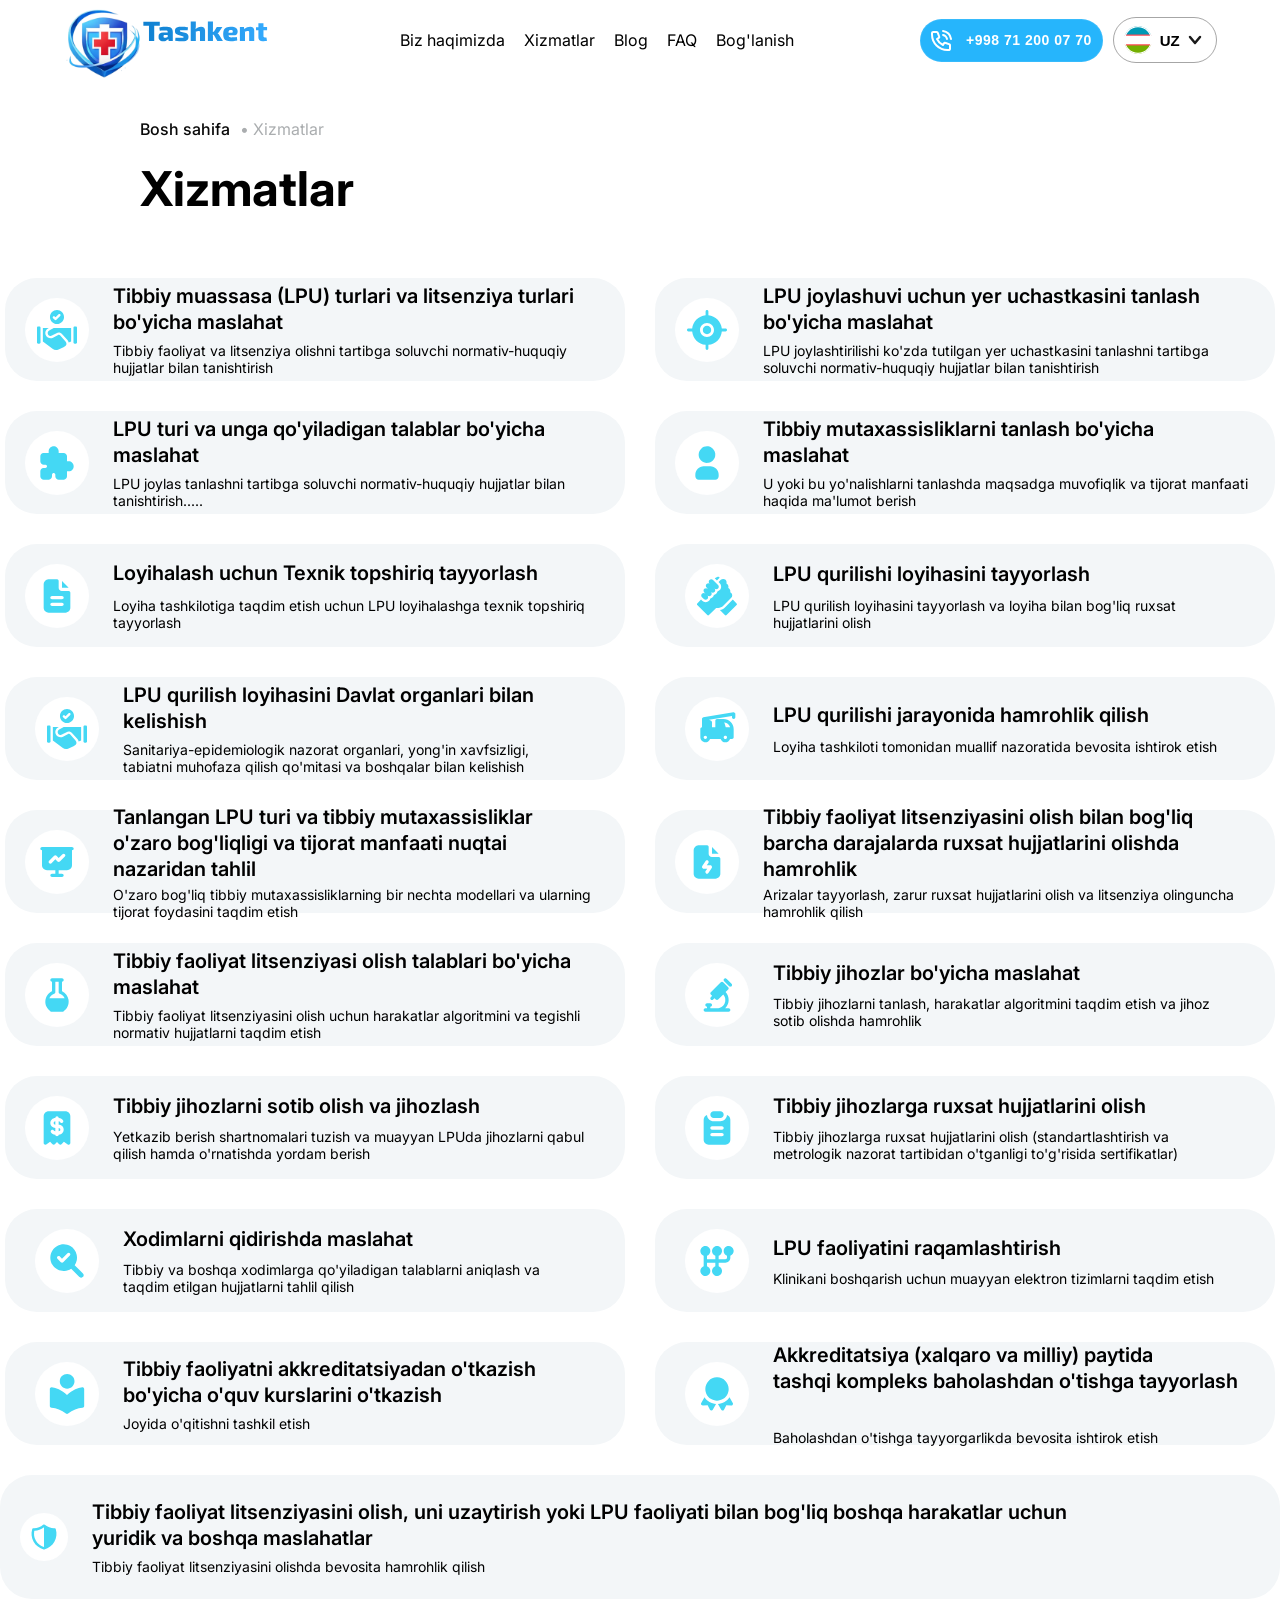
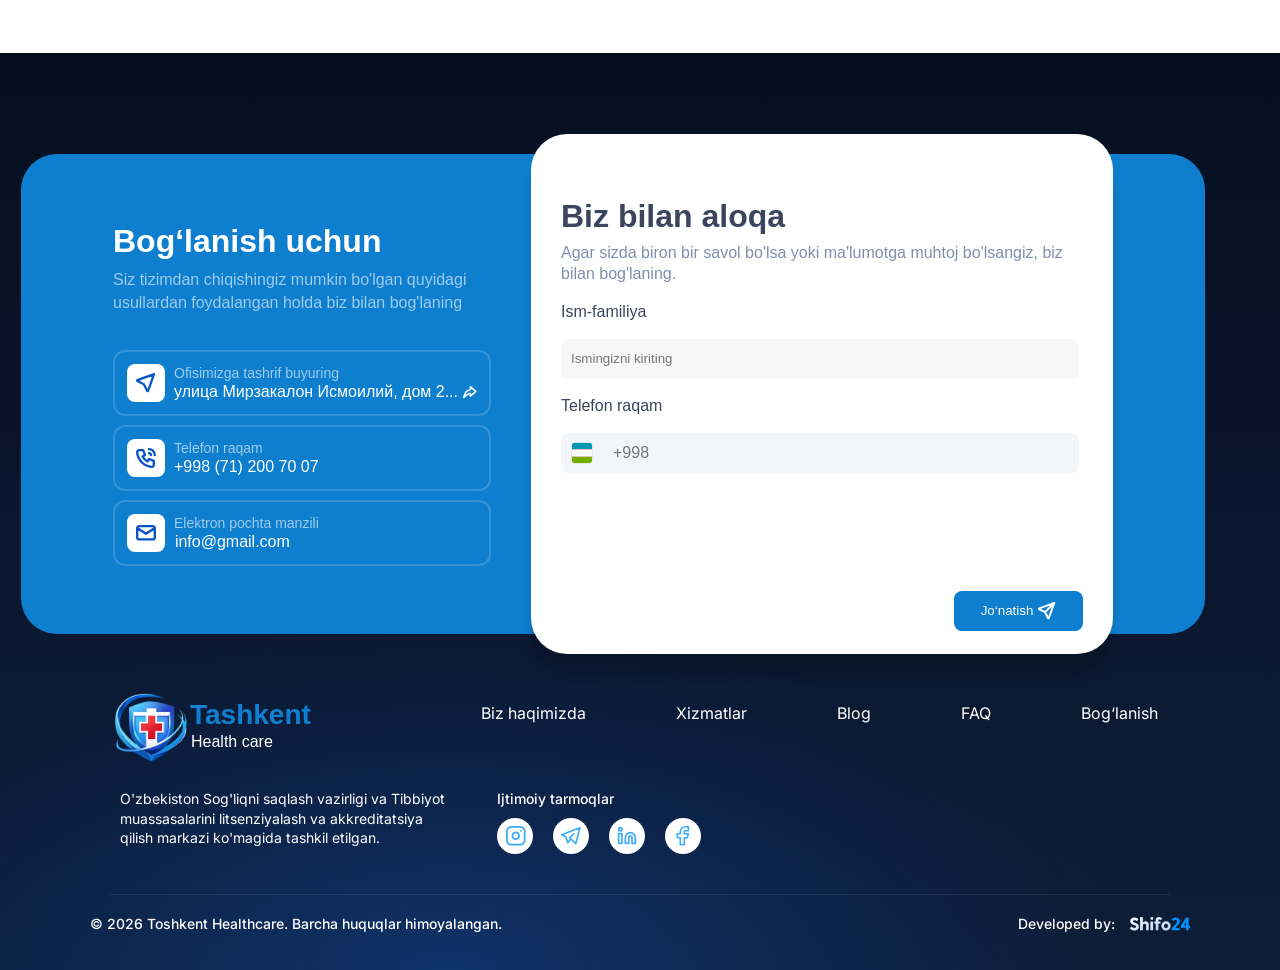
==== Xizmatlar.html @ 6cc29b1c "first commit" ====
<!DOCTYPE html>
<html lang="en">
<head>
    <meta charset="UTF-8">
    <meta name="viewport" content="width=device-width, initial-scale=1.0">
    <title>Document</title>
    <link rel="stylesheet" href="./style.css">
    <link rel="preconnect" href="https://fonts.googleapis.com">
<link rel="preconnect" href="https://fonts.gstatic.com" crossorigin>
<link href="https://fonts.googleapis.com/css2?family=Inter:wght@400;500;600;700&display=swap" rel="stylesheet">
</head>
<body>
     <nav class="nav2">
          <div class="logo-1">
      <img src="./images/image 200.svg" alt="refresh" onclick="location.reload()" style="cursor: pointer;" />    
            <div>
               <img class="Toshkent"  src="images/boshlogo.svg" alt="">
            </div>
          </div>
      <ul class="ul1">
  <li class="li1" onclick="location.href='./index.html#about'">Biz haqimizda</li>
  <li class="li1" onclick="location.href='./Xizmatlar.html#services'">Xizmatlar</li>
  <li class="li1" onclick="location.href='./index.html#blog'">Blog</li>
  <li class="li1" onclick="location.href='./index.html#faq'">FAQ</li>
  <li class="li1" onclick="location.href='./index.html#contact'">Bog'lanish</li>
</ul>
          <div class="div2">
            <a class="phone-btn1" href="tel:+998712000770">
              <img src="./images/tel.svg" alt="" />
              <span class="phone-number">+998 71 200 07 70</span>
            </a>
            <details id="dd">
              <summary class="summary2">
                <img
                  id="btnFlag"
                  src="./images/flag.svg"
                  alt=""
                  style="
                    width: 28px;
                    height: 28px;
                    border-radius: 50%;
                    object-fit: cover;
                  "
                />
                <span id="btnCode">UZ</span>
              <svg class="chevron2" viewBox="0 0 14 14">
              <polyline points="2,4 7,10 12,4" />
               </svg>
              </summary>

              <div class="dropdown">
            <div
              class="lang-option active"
              onclick="pick(this, './images/flag.svg', 'UZ')"
            >
              <span class="flag"
                ><img src="./images/flag.svg" alt=""
              /></span>
              <span>O'zbekcha</span>
              <span class="check">✓</span>
            </div>
            <div
              class="lang-option"
              onclick="pick(this, './images/flag.svg', 'УЗ')"
            >
              <span class="flag"
                ><img src="./images/flag.svg" alt=""
              /></span>
              <span>Ўзбекча</span>
              <span class="check">✓</span>
            </div>
             <div class="lang-option" onclick="pick(this, 'https://avatars.mds.yandex.net/i?id=1ce4f0725015701203a77c9b55be584298ecf00a-10144593-images-thumbs&n=13', 'QQ')">
      <span class="flag"><img style="width: 30px;" src="https://avatars.mds.yandex.net/i?id=1ce4f0725015701203a77c9b55be584298ecf00a-10144593-images-thumbs&n=13" alt="" /></span>
      <span>Qoraqalpoq</span>
      <span class="check">✓</span>
    </div>
            
            <div
              class="lang-option"
              onclick="pick(this, './images/en.svg', 'EN')"
            >
              <span class="flag"
                ><img src="./images/en.svg" alt=""
              /></span>
              <span>English</span>
              <span class="check">✓</span>
            </div>
            <div
              class="lang-option"
              onclick="pick(this, './images/ru.svg', 'RU')"
            >
              <span class="flag"
                ><img src="./images/ru.svg" alt=""
              /></span>
              <span>Русский</span>
              <span class="check">✓</span>
            </div>
          
          </div>
            </details>
            
          </div>
    </nav>

    <div class="div21">
        <a href="./index.html">
           <p class="p20">Bosh sahifa</p>
        </a>
        <p class="p21">• Xizmatlar</p>
    </div>
    <h1 class="h16" id="services">Xizmatlar</h1>


<section class="section1">
     <div class="div6">
          <img src="/images/a1.svg" alt="" />
          <div>
            <h2 class="h11">
              Tibbiy muassasa (LPU) turlari va litsenziya turlari bo'yicha
              maslahat
            </h2>
            <br />
            <p class="p9">
              Tibbiy faoliyat va litsenziya olishni tartibga soluvchi
              normativ-huquqiy hujjatlar bilan tanishtirish
            </p>
          </div>
        </div>
       <div class="div6">
          <img src="/images/a2.svg" alt="" />
          <div>
            <h2 class="h11">
              LPU joylashuvi uchun yer uchastkasini tanlash bo'yicha maslahat
            </h2>
            <br />
            <p class="p9">
              LPU joylashtirilishi ko'zda tutilgan yer uchastkasini tanlashni
              tartibga soluvchi normativ-huquqiy hujjatlar bilan tanishtirish
            </p>
          </div>
        </div>
          <div class="div6">
          <img src="/images/a3.svg" alt="" />
          <div>
            <h2 class="h11">
              LPU turi va unga qo'yiladigan talablar bo'yicha maslahat
            </h2>
            <br />
            <p class="p9">
              LPU joylas tanlashni tartibga soluvchi normativ-huquqiy hujjatlar
              bilan tanishtirish.....
            </p>
          </div>
        </div>
         <div class="div6">
          <img src="/images/a4.svg" alt="" />
          <div>
            <h2 class="h11">
              Tibbiy mutaxassisliklarni tanlash bo'yicha maslahat
            </h2>
            <br />
            <p class="p9">
              U yoki bu yo'nalishlarni tanlashda maqsadga muvofiqlik va tijorat
              manfaati haqida ma'lumot berish
            </p>
          </div>
        </div>
         <div class="div6">
          <img src="/images/a5.svg" alt="" />
          <div>
            <h2 class="h11">
              Loyihalash uchun Texnik topshiriq tayyorlash
           </h2>
            <br />
            <p class="p9" style="margin-top: -22px;">
              Loyiha tashkilotiga taqdim etish uchun LPU loyihalashga texnik topshiriq tayyorlash
            </p>
          </div>
        </div>
          <div class="div6">
          <img src="/images/a6.svg" alt="" />
          <div>
            <h2 class="h11">
              LPU qurilishi loyihasini tayyorlash
            </h2>
            <br />
            <p class="p9" style="margin-top: -23px;">
              LPU qurilish loyihasini tayyorlash va loyiha bilan bog'liq ruxsat <br> hujjatlarini olish
            </p>
          </div>
        </div>
          <div class="div6">
          <img src="/images/a7.svg" alt="" />
          <div>
            <h2 class="h11">
              LPU qurilish loyihasini Davlat organlari bilan kelishish
           </h2>
            <br />
            <p class="p9">
              Sanitariya-epidemiologik nazorat organlari, yong'in xavfsizligi, <br> tabiatni muhofaza qilish qo'mitasi va boshqalar bilan kelishish
            </p>
          </div>
        </div>
          <div class="div6">
          <img src="/images/a8.svg" alt="" />
          <div>
            <h2 class="h11">
              LPU qurilishi jarayonida hamrohlik qilish
           </h2>
            <br />
            <p class="p9" style="margin-top: -23px;">
               Loyiha tashkiloti tomonidan muallif nazoratida bevosita ishtirok etish
            </p>
          </div>
        </div>
            <div class="div6">
          <img src="/images/a9.svg" alt="" />
          <div>
            <h2 class="h11">
              Tanlangan LPU turi va tibbiy mutaxassisliklar o'zaro bog'liqligi va tijorat manfaati nuqtai nazaridan tahlil
           </h2>
            <br />
            <p class="p9" style="margin-top: 23px;">
               O'zaro bog'liq tibbiy mutaxassisliklarning bir nechta modellari va ularning tijorat foydasini taqdim etish
            </p>
          </div>
        </div>
            <div class="div6">
          <img src="/images/a10.svg" alt="" />
          <div>
            <h2 class="h11">
              Tibbiy faoliyat litsenziyasini olish bilan bog'liq barcha darajalarda ruxsat hujjatlarini olishda hamrohlik
           </h2>
            <br />
            <p class="p9" style="margin-top: 23px;">
              Arizalar tayyorlash, zarur ruxsat hujjatlarini olish va litsenziya olinguncha hamrohlik qilish
            </p>
          </div>
        </div>
           <div class="div6">
          <img src="/images/a11.svg" alt="" />
          <div>
            <h2 class="h11">
              Tibbiy faoliyat litsenziyasi olish talablari bo'yicha maslahat
           </h2>
            <br />
            <p class="p9">
              Tibbiy faoliyat litsenziyasini olish uchun harakatlar algoritmini va tegishli normativ hujjatlarni taqdim etish
            </p>
          </div>
        </div>
             <div class="div6">
          <img src="/images/a12.svg" alt="" />
          <div>
            <h2 class="h11">
              Tibbiy jihozlar bo'yicha maslahat
           </h2>
            <br />
            <p class="p9" style="margin-top: -24px;">
               Tibbiy jihozlarni tanlash, harakatlar algoritmini taqdim etish va jihoz <br> sotib olishda hamrohlik
            </p>
          </div>
        </div>
             <div class="div6">
          <img src="/images/a13.svg" alt="" />
          <div>
            <h2 class="h11">
              Tibbiy jihozlarni sotib olish va jihozlash
           </h2>
            <br />
            <p class="p9" style="margin-top: -24px;">
               Yetkazib berish shartnomalari tuzish va muayyan LPUda jihozlarni qabul qilish hamda o'rnatishda yordam berish
            </p>
          </div>
        </div>
              <div class="div6">
          <img src="/images/a14.svg" alt="" />
          <div>
            <h2 class="h11">
              Tibbiy jihozlarga ruxsat hujjatlarini olish
           </h2>
            <br />
            <p class="p9" style="margin-top: -24px;">
               Tibbiy jihozlarga ruxsat hujjatlarini olish (standartlashtirish va <br> metrologik nazorat tartibidan o'tganligi to'g'risida sertifikatlar)
            </p>
          </div>
        </div>
               <div class="div6">
          <img src="/images/a15.svg" alt="" />
          <div>
            <h2 class="h11">
              Xodimlarni qidirishda maslahat
           </h2>
            <br />
            <p class="p9" style="margin-top: -24px;">
               Tibbiy va boshqa xodimlarga qo'yiladigan talablarni aniqlash va <br> taqdim etilgan hujjatlarni tahlil qilish
            </p>
          </div>
        </div>
                 <div class="div6">
          <img src="/images/a16.svg" alt="" />
          <div>
            <h2 class="h11">
              LPU faoliyatini raqamlashtirish
           </h2>
            <br />
            <p class="p9" style="margin-top: -24px;">
               Klinikani boshqarish uchun muayyan elektron tizimlarni taqdim etish
            </p>
          </div>
        </div>
                    <div class="div6">
          <img src="/images/a17.svg" alt="" />
          <div>
            <h2 class="h11">
              Tibbiy faoliyatni akkreditatsiyadan o'tkazish bo'yicha o'quv kurslarini o'tkazish
           </h2>
            <br />
            <p class="p9">
              Joyida o'qitishni tashkil etish
            </p>
          </div>
        </div>
                    <div class="div6">
          <img src="/images/a18.svg" alt="" />
          <div>
            <h2 class="h11">
              Akkreditatsiya (xalqaro va milliy) paytida <br> tashqi kompleks baholashdan o'tishga tayyorlash
           </h2>
            <br />
            <p class="p9" style="margin-top: 28px;">
              Baholashdan o'tishga tayyorgarlikda bevosita ishtirok etish
            </p>
          </div>
        </div>
       <div class="div22">
  <img src="/images/a19.svg" alt="" />
  <div>
    <h2 class="h11">
      Tibbiy faoliyat litsenziyasini olish, uni uzaytirish yoki LPU faoliyati 
      bilan bog'liq boshqa harakatlar uchun  yuridik va boshqa maslahatlar
    </h2>
    <br />
    <p class="p9">
      Tibbiy faoliyat litsenziyasini olishda bevosita hamrohlik qilish
    </p>
  </div>
</div>
</section>


<br><br><br>

 <section class="page9">
         <div class="div9">
          <div class="div12">
            <h1 class="h14">Bog‘lanish uchun</h1>
            <p class="p12">
              Siz tizimdan chiqishingiz mumkin bo'lgan quyidagi usullardan
              foydalangan holda biz bilan bog'laning
            </p>
            <br />
            <a
              href="https://yandex.com/maps/?text=улица+Мирзакалон+Исмоилий+дом+2+Ташкент"
              target="_blank"
            >
              <div class="div10">
                <div class="bird">
                  <img src="./images/img1.svg" alt="" />
                </div>
                <div>
                  <p class="p13">Ofisimizga tashrif buyuring</p>
                  <div class="div11">
                    <p class="p14">улица Мирзакалон Исмоилий, дом 2...</p>
                    <img src="./images/img32.svg" alt="" />
                  </div>
                </div>
              </div>
            </a>
            <a href="">
              <div class="div10" style="justify-content: start">
                <div class="bird">
                  <img src="./images/img2.svg" alt="" />
                </div>
                <div>
                  <p class="p13">Telefon raqam</p>
                  <p class="p14">+998 (71) 200 70 07</p>
                </div>
              </div>
            </a>
            <a href="https://mail.google.com/" target="_blank">
              <div class="div10" style="justify-content: start">
                <div class="bird">
                  <img src="./images/img3.svg" alt="" />
                </div>
                <div>
                  <p class="p13">Elektron pochta manzili</p>
                  <div class="div11">
                    <p class="p14" style="margin-left: -28px;">info@gmail.com</p>
                  </div>
                </div>
              </div>
            </a>
          </div>
          <div id="div13" class="div13">
            <h1 class="h15">Biz bilan aloqa</h1>
            <p class="p15">
              Agar sizda biron bir savol bo'lsa yoki ma'lumotga muhtoj
              bo'lsangiz, biz <br />
              bilan bog'laning.
            </p>
            <br />
            <form action="/action_page.php">
              <label for="fname">Ism-familiya</label>
              <br />
              <input type="text" placeholder="Ismingizni kiriting" /><br />
              <label for="fname">Telefon raqam</label><br />
              <div class="input-wrapper">
                <img src="./images/img4.svg" alt="uz" class="flag-icon" />
                <input type="text" placeholder="+998" />
              </div>

              <div class="div14">
                <div
                  class="g-recaptcha"
                  data-sitekey="6LfvCNIsAAAAB--xFIZj6KLZidn6n8SaTSmwEUU"
                ></div>
              </div>

              <button class="btn5">
                Jo‘natish <img src="./images/img6.svg" alt="" />
              </button>
            </form>
          </div>
        </div>
        
        <footer>
          <div class="div16">
            <div class="logo-1">
              <img src="./images/image 200.svg" alt="" />
              <div>
                <h1 class="h1">Tashkent</h1>
                <p class="p1">Health care</p>
              </div>
            </div>
            <ul class="ul3">
              <li class="li1">Biz haqimizda</li>
              <li class="li1" data-target="services">Xizmatlar</li>
              <li class="li1">Blog</li>
              <li class="li1">FAQ</li>
              <li class="li1">Bog‘lanish</li>
            </ul>
          </div>
          <div class="div17">
            <p class="p17">
              O'zbekiston Sog'liqni saqlash vazirligi va Tibbiyot muassasalarini
              litsenziyalash va akkreditatsiya qilish markazi ko'magida tashkil
              etilgan.
            </p>
            <div>
              <p class="p18">Ijtimoiy tarmoqlar</p>
                <div class="div18">
                <div class="oq">
                  <a href="https://www.instagram.com/eurosunhealthcare/" target="_blank">
                    <img class="instagram" src="./images/Vector.svg" alt="" />
                  </a>
                </div>
                <div class="oq">
                  <a href="https://t.me/eurosunhealthcare" target="_blank">
                    <img class="telegram" src="./images/telegram.svg" alt="" />
                  </a>
                </div>
                <a href="https://www.linkedin.com/" target="_blank">
                <div class="oq">
                  <svg class="linkedin" xmlns="http://www.w3.org/2000/svg" viewBox="0 0 24 24" fill="none" stroke="#26B5FC" stroke-width="2" stroke-linecap="round" stroke-linejoin="round">
                  <path d="M16 8a6 6 0 0 1 6 6v7h-4v-7a2 2 0 0 0-2-2 2 2 0 0 0-2 2v7h-4v-7a6 6 0 0 1 6-6z"/>
                  <rect x="2" y="9" width="4" height="12"/>
                  <circle cx="4" cy="4" r="2"/>
                   </svg>   
               </div>
                </a>
                <a href="https://www.facebook.com/" target="_blank">
                  <div class="oq">
                   <img  class="feasebook" src="./images/feasebook.svg" alt="" />
                 </div>
                </a>
              </div>
            </div>
          </div>
            <img class="img59" src="./images/chiziq.png" alt="">
          <div class="div20">
            <p class="p18">
              © 2026 Toshkent Healthcare. Barcha huquqlar himoyalangan.
            </p>
            <div style="display: flex; align-items: center; gap: 15px">
              <p class="p19">Developed by:</p>
              <img src="./images/img41.png" alt="" />
            </div>
          </div>
        </footer>
        <br><br>
      </section>
  <script src="https://www.google.com/recaptcha/api.js" async defer></script>

     <script src="./script.js"></script>   
</body>
</html>
---- style.css ----
* {
  margin: 0;
  padding: 0;
    box-sizing: border-box;

}
body {
overflow-x: hidden; /* Gorizontal skrollni butunlay yo'qotish */
  width: 100%;
}
.container {
  max-width: 1520.1px;
  margin: auto;
  overflow: hidden;
}
.h1 {
  font-family: Exo 2;
  font-weight: 800;
  font-style: ExtraBold;
  font-size: 28px;
  line-height: 130%;
  letter-spacing: 0%;
}

details#dd {
  position: relative;
  z-index: 1000; /* Navigatsiyadan ham balandroq */
}
.dropdown {
  position: absolute;
  top: calc(100% + 10px);
  right: 0;
  background: #fff;
  z-index: 1001; /* Eng yuqori qatlam */
  /* qolgan kodlaringiz... */
}
.ul1 {
  display: flex;
  align-items: center;
  justify-content: center;
  list-style: none;
  gap: 19px;
}
.logo-1 {
  display: flex;
  align-items: center;
  justify-content: center;
}
.h1 {
  font-family: "Exo 2", sans-serif;
  font-weight: 800;
  font-style: ExtraBold;
  font-size: 28px;
  line-height: 130%;
  letter-spacing: 0%;
  color: rgba(15, 128, 208, 1);
}
.p1 {
  font-family: "Exo 2", sans-serif;
  margin-left: 1px;
}
.li1 {
  font-family: "Inter", sans-serif;
  font-size: 16px;
}
.p2 {
  width: 128px;
  height: 10px;
  opacity: 1;
  font-family: "Inter", sans-serif;
  font-weight: 600;
  font-style: Semi Bold;
  font-size: 14px;
  line-height: 140%;
  letter-spacing: 0%;
  text-align: center;
}
.phone-btn {
  display: inline-flex;
  align-items: center;
  gap: 14px;
  background: #0f2d52;
  border: 1px solid rgba(255, 255, 255, 0.08);
  border-radius: 60px;
  padding: 10px 10px 10px 10px;
  cursor: pointer;
  text-decoration: none;
  position: relative;
  overflow: hidden;
  transition:
    transform 0.15s ease,
    background 0.2s ease;
  box-shadow:
    inset 0 1px 0 rgba(255, 255, 255, 0.07),
    0 4px 24px rgba(0, 10, 30, 0.5);
}

.phone-btn1 {
  display: inline-flex;
  align-items: center;
  gap: 14px;
  background: rgba(38, 181, 252, 1);
  border: 1px solid rgba(255, 255, 255, 0.08);
  border-radius: 60px;
  padding: 10px 10px 10px 10px;
  cursor: pointer;
  text-decoration: none;
  position: relative;
  overflow: hidden;
  transition:
    transform 0.15s ease,
    background 0.2s ease;
}

.phone-btn:hover {
  background: #163a68;
  transform: scale(1.02);
}
.phone-btn:active {
  transform: scale(0.98);
}
.phone-btn::after {
  content: "";
  position: absolute;
  bottom: 0;
  right: 0;
  width: 60px;
  height: 40px;
  background: rgba(255, 255, 255, 0.04);
  border-radius: 60px 0 60px 0;
}
.phone-icon {
  width: 36px;
  height: 36px;
  flex-shrink: 0;
}
.phone-number {
  font-family:
    "SF Pro Display",
    -apple-system,
    "Segoe UI",
    sans-serif;
  font-size: 14px;
  font-weight: 600;
  color: #ffffff;
  letter-spacing: 0.5px;
  white-space: nowrap;
}
.div1 {
  width: 86px;
  height: 40px;
  opacity: 1;
  gap: 4px;
  border-radius: 100px;
  border-width: 1px;
  border: solid rgba(14, 127, 207, 1) 3px;
}
.div2 {
  display: flex;
  align-items: center;
  justify-content: center;
  gap: 10px;
}

details {
  position: relative;
  width: fit-content;
}

summary {
  display: inline-flex;
  align-items: center;
  gap: 8px;
  background: transparent;
  border: 1.5px solid rgba(255, 255, 255, 0.35);
  border-radius: 50px;
  padding: 8px 14px 8px 10px;
  cursor: pointer;
  color: #fff;
  font-size: 15px;
  font-weight: 600;
  font-family: -apple-system, "Segoe UI", sans-serif;
  list-style: none;
  user-select: none;
  transition: border-color 0.2s;
}
/* .qora{
  width: 220px;
  border-radius: 900px;
} */
.summary2 {
  display: inline-flex;
  align-items: center;
  gap: 8px;
  background: transparent;
  border: 1.9px solid rgba(0, 0, 0, 0.35);
  border-radius: 50px;
  padding: 8px 14px 8px 10px;
  cursor: pointer;
  color: black;
  font-size: 15px;
  font-weight: 600;
  font-family: -apple-system, "Segoe UI", sans-serif;
  list-style: none;
  user-select: none;
  transition: border-color 0.2s;
}

summary::-webkit-details-marker {
  display: none;
}
summary:hover {
  border-color: rgba(255, 255, 255, 0.6);
}
.summary2:hover {
  border-color: rgba(0, 0, 0, 0.6);
}
.flag {
  font-size: 22px;
  line-height: 1;
}

.chevron {
  width: 14px;
  height: 14px;
  fill: none;
  stroke: #fff;
  stroke-width: 2.5;
  stroke-linecap: round;
  stroke-linejoin: round;
  transition: transform 0.25s;
}
.chevron2 {
  stroke: #1a1a1a;
  stroke-width: 2;
  width: 14px;
  height: 14px;
  fill: none;
  stroke-width: 2.5;
  stroke-linecap: round;
  stroke-linejoin: round;
  transition: transform 0.25s;
}

details[open] .chevron {
  transform: rotate(180deg);
}
details[open] .chevron2 {
  transform: rotate(180deg);
}

.dropdown {
  position: absolute;
  top: calc(100% + 10px);
  right: 0;
  background: #fff;
  border-radius: 20px;
  min-width: 220px;
  overflow: hidden;
  box-shadow: 0 8px 32px rgba(0, 0, 0, 0.22);
}

.lang-option {
  display: flex;
  align-items: center;
  gap: 14px;
  padding: 16px 20px;
  font-size: 17px;
  font-weight: 500;
  font-family: -apple-system, "Segoe UI", sans-serif;
  color: #111;
  cursor: pointer;
}

.lang-option + .lang-option {
  border-top: 1px solid #e8e8e8;
}

.lang-option .flag {
  font-size: 28px;
}

.check {
  display: none;
  margin-left: auto;
  color: #3a8ef0;
  font-weight: 700;
  font-size: 18px;
}

.lang-option.active .check {
  display: block;
}

.h2 {
  max-width: 652px;
  height: 187px;
  font-family: "Inter", sans-serif;
  font-weight: 700;
  font-style: Bold;
  font-size: 56px;
  line-height: 130%;
  letter-spacing: 0%;
  color: rgba(254, 242, 242, 1);
}
.p3 {
  width: 652px;
  height: 40px;
  font-family: "Inter", sans-serif;
  font-weight: 400;
  font-size: 14px;
  line-height: 140%;
  color: rgba(255, 255, 255, 1);
}
.btn1 {
  width: 320px;
  height: 44px;
  padding: 10px 32px;
  border-radius: 1000px;
  font-family: "Inter", sans-serif;
  font-weight: 600;
  font-size: 15px;
  line-height: 24px;
  text-align: center;
  color: rgba(9, 20, 43, 1);
  display: flex;
  align-items: center;
  justify-content: center;
  gap: 9px;
  cursor: pointer;
}
.btn2 {
  width: 320px;
  height: 44px;
  padding: 10px 32px;
  border-radius: 1000px;
  font-family: "Inter", sans-serif;
  font-weight: 600;
  font-size: 15px;
  line-height: 24px;
  text-align: center;
  display: flex;
  align-items: center;
  justify-content: center;
  gap: 9px;
  background-color: rgba(14, 127, 207, 1);
  color: white;
  cursor: pointer;
}
.btns {
  display: flex;
  align-items: center;
  gap: 10px;
  margin-top: 20px;
}
.page-1-ichi {
  height: 600px;
  padding: 96px 100px;
}

.page-1 {

    padding-top: 70px; /* nav balandligi */


  /* background-color: #09142b; */
  background-image:

    radial-gradient(
      ellipse 35% 120% at 0% 50%,
      rgba(18, 90, 195, 0.32) 0%,
      rgba(12, 55, 140, 0.1) 55%,
      transparent 75%
    ),
    radial-gradient(
        ellipse 35% 120% at 100% 50%,
        rgba(18, 90, 195, 0.3) 0%,
        rgba(12, 55, 140, 0.1) 55%,
        transparent 75%
      ),
    linear-gradient(180deg, #0d1e38 0%, #09142b 45%, #060f20 100%);

  }

.page2 {
  display: flex;
  align-items: center;
  justify-content: center;
  gap: 20px;
  margin-top: -60px;
}
.div3 {
  display: flex;
  align-items: center;
  justify-content: center;
  width: 311px;
  height: 140px;
  opacity: 1;
  gap: 16px;
  border-radius: 24px;
  padding: 20px;
  background-color: rgba(243, 246, 248, 1);
}
.h3 {
  font-family: "Inter", sans-serif;
  font-weight: 600;
  font-style: Semi Bold;
  font-size: 36px;
  line-height: 130%;
  letter-spacing: 0%;
  color: rgba(9, 9, 9, 1);
}
.p4 {
  font-family: "Inter", sans-serif;
  font-weight: 400;
  font-style: Regular;
  font-size: 14px;
  line-height: 130%;
  letter-spacing: 0%;
}

.h5 {
  font-family: "Inter", sans-serif;
  font-weight: 700;
  font-style: Bold;
  font-size: 48px;
  line-height: 120%;
  letter-spacing: 0%;
}
.span1 {
  color: rgba(14, 127, 207, 1);
}
.p5 {
  width: 600px;
  font-family: "Inter", sans-serif;
  font-weight: 400;
  font-style: Regular;
  font-size: 20px;
  line-height: 130%;
  margin-top: 9px;
}
.ul2 {
  font-family: "Inter", sans-serif;
  font-size: 20px;
  line-height: 130%;
  list-style-type: disc;
  margin-left: 27px;
}
.page3 {
  display: flex;
  align-items: center;
  justify-content: space-between;
  position: relative;
}
.page3 img {
  position: absolute;
  z-index: -1;
  right: 0;
  top: 0;
  margin-top: -80px;
}
.div4 {
  margin-left: 100px;
  margin-top: 100px;
}
.h6 {
  font-size: 24px;
  font-family: "Inter", sans-serif;
}
.p6 {
  font-family: "Inter", sans-serif;
}
.div5 {
  width: 310px;
  height: 242px;
  border-radius: 24px;
  background: rgba(243, 246, 248, 1);
  padding: 24px;
  box-sizing: border-box;
  display: grid;
  align-content: start;
  gap: 8px;
}
.h7 {
  font-family: "Inter", sans-serif;
  font-size: 20px;
  line-height: 130%;
  margin-top: 11px;
}
.p7 {
  width: 233px;
  font-family: "Inter", sans-serif;
  font-weight: 400;
  font-style: Regular;
  font-size: 14px;
  line-height: 130%;
}
.page4 {
  display: flex;
  align-items: center;
  justify-content: center;
  gap: 20px;
  margin-right: 50px;
  margin-top: 20px;
}
.page5 {
  background-color: rgba(14, 127, 207, 1);
  display: flex;
  align-items: center;
  justify-content: center;
  gap: 130px;
  padding-top: 40px;
  flex-wrap: wrap;
}
.h8 {
  font-family: "Inter", sans-serif;
  font-size: 48px;
  line-height: 130%;
  color: rgba(255, 255, 255, 1);
}
.p8 {
  max-width: 600px;
  font-family: "Inter", sans-serif;
  font-weight: 400;
  font-style: Regular;
  font-size: 20px;
  line-height: 130%;
  letter-spacing: 0%;
  color: rgba(255, 255, 255, 1);
}
.page6 {
  max-width: 1330px;
  height: 120px;
  border-radius: 48px;
  background-color: rgba(243, 246, 248, 1);
  margin: auto;
  margin-top: 20px;
  display: flex;
  align-items: center;
  justify-content: center;
  
    width: 92%; /* 100% emas, biroz kichikroq */
    margin: 20px auto; /* O'rtaga olish va tepadan masofa */

}
.h9 {
  font-family: "Inter", sans-serif;
  font-weight: 700;
  font-style: Bold;
  font-size: 48px;
  line-height: 100%;
  letter-spacing: 0%;
  color: rgba(14, 127, 207, 1);
  margin-left: 96px;
  margin-top: 25px;
}
.marquee-container {
  overflow: hidden;
  width: 100%;
  mask-image: linear-gradient(
    to right,
    transparent 0%,
    black 15%,
    black 85%,
    transparent 100%
  );
  -webkit-mask-image: linear-gradient(
    to right,
    transparent 0%,
    black 15%,
    black 85%,
    transparent 100%
  );
}
.marquee-track {
  display: flex;
  gap: 10px;
  width: max-content;
  animation: marquee 10s linear infinite;
}
@keyframes marquee {
  from {
    transform: translateX(0);
  }
  to {
    transform: translateX(-13.33%);
  }
}

.marquee-track-left:hover,
.marquee-track-right:hover {
  animation-play-state: paused;
}

.h10 {
  font-family: "Inter", sans-serif;
  font-weight: 700;
  font-style: Bold;
  font-size: 48px;
  margin-left: 95px;
  margin-top: 30px;
}
.div6 {
  width: 620px;
  height: 103px;
  opacity: 1;
  gap: 24px;
  border-radius: 32px;
  padding-top: 24px;
  padding-right: 20px;
  padding-bottom: 24px;
  padding-left: 20px;
  background-color: rgba(243, 246, 248, 1);
  display: flex;
  align-items: center;
  justify-content: center;
}
/* .div22 {
  width: 1310px;
  height: 103px;
  opacity: 1;
  gap: 24px;
  border-radius: 32px;
  padding-top: 24px;
  padding-right: 20px;
  padding-bottom: 24px;
  background-color: rgba(243, 246, 248, 1);
  display: flex;
  align-items: center;
  justify-content: center;
} */

.div22 {
  width: 100%;
  max-width: 1340px;
  height: auto;
  gap: 24px;
  border-radius: 32px;
  padding: 24px 20px;
  background-color: rgba(243, 246, 248, 1);
  display: flex;
  align-items: center;
  justify-content: center;
  box-sizing: border-box;
  
}

.div22 h2.h11 {
  width: 84% !important;
}

.div22 img {
  margin-left: 0 !important;
  flex-shrink: 0;
  width: 48px;
}

@media (max-width: 768px) {
  .div22 {
    flex-direction: row;
    border-radius: 20px;
    padding: 16px;
    gap: 14px;
  }
  .div22 img { width: 40px; }
  .div22 h2.h11 { font-size: 15px !important; }
}

@media (max-width: 480px) {
  .div22 { border-radius: 14px; padding: 14px; gap: 10px; }
  .div22 img { width: 34px; }
  .div22 h2.h11 { font-size: 14px !important; }
}

.h11 {
  width: 472px;
  height: 41px;
  font-family: "Inter", sans-serif;
  font-weight: 600;
  font-style: Semi Bold;
  font-size: 20px;
  line-height: 130%;
  letter-spacing: 0%;
}

.p9 {
  font-family: "Inter", sans-serif;
  font-size: 14px;
}
.page7 {
  display: flex;
  align-items: center;
  justify-content: center;
  gap: 10px;
  flex-wrap: wrap;
}
.div7 {
  width: 660px;        /* Kompyuterda (katta ekranda) aniq 620px bo'ladi */
  max-width: 100%;     /* Ekran 620px dan kichrayganda "devorga" tegmasligi uchun */
  
  height: 98px;
  background: rgba(69, 218, 248, 0.1);
  border-radius: 32px;
  display: flex;
  align-items: center;
  justify-content: center;
  box-sizing: border-box; /* Ichki paddinglar kenglikni buzmasligi uchun */
  font-family: "Inter", sans-serif;
 gap: 9px;
}
.p10 {
  font-family: "Inter", sans-serif;
  font-weight: 500;
  font-style: Medium;
  font-size: 20px;
  line-height: 140%;
  letter-spacing: 0%;
  margin-left: 95px;
}
.div8 {
  width: 224px;
  height: 110px;
  border-radius: 1000px;
  background-color: rgba(243, 246, 248, 1);
  display: flex;
  align-items: center;
  justify-content: center;
  gap: 8px;
  transition:
    background-color 1.3s ease,
    border 1.3s ease;
  border: 1px solid transparent;
}
.div8:hover {
  background-color: white;
  border-color: #2dd4bf;
}
.marquee-container {
  overflow: hidden;
  width: 100%;
  mask-image: linear-gradient(
    to right,
    transparent 0%,
    black 15%,
    black 85%,
    transparent 100%
  );
  -webkit-mask-image: linear-gradient(
    to right,
    transparent 0%,
    black 15%,
    black 85%,
    transparent 100%
  );
}
.marquee-track-left {
  display: flex;
  width: max-content;
  animation: marquee-left 50s linear infinite;
}
.marquee-track-right {
  display: flex;
  width: max-content;
  animation: marquee-right 50s linear infinite;
}
@keyframes marquee-left {
  from {
    transform: translateX(0);
  }
  to {
    transform: translateX(-50%);
  }
}
@keyframes marquee-right {
  from {
    transform: translateX(-25%);
  }
  to {
    transform: translateX(0);
  }
}
.page8 {
  height: 900px;
  background-color: rgba(243, 246, 248, 1);
  margin-top: 90px;
}

.faq-container {
  max-width: 1200px;
  margin: 40px auto;
  display: flex;
  flex-direction: column;
  gap: 12px;
  padding: 0 90px;
}

.faq-item {
  border: 1.5px solid #e0e7ef;
  border-radius: 40px;
  padding: 20px 24px;
  cursor: pointer;
  transition:
    border-color 0.3s ease,
    background-color 0.3s ease;
  background-color: white;
}

.faq-item:hover {
  border-color: rgba(14, 127, 207, 0.5);
  background-color: rgba(14, 127, 207, 0.04);
}

.faq-item.active {
  border-color: rgba(14, 127, 207, 0.6);
  background-color: white;
}

.faq-header {
  display: flex;
  align-items: center;
  justify-content: space-between;
  gap: 16px;
}
.faq-question {
  font-family: "Inter", sans-serif;
  font-weight: 600;
  font-style: Semi Bold;
  font-size: 24px;
  line-height: 56px;
  letter-spacing: 0%;
  vertical-align: middle;
  color: rgba(9, 9, 9, 1);
}
.faq-btn {
  width: 36px;
  height: 36px;
  min-width: 36px;
  border-radius: 50%;
  border: none;
  background-color: rgba(14, 127, 207, 1);
  color: white;
  font-size: 22px;
  display: flex;
  align-items: center;
  justify-content: center;
  cursor: pointer;
  transition: background-color 0.2s ease;
  line-height: 1;
}
.faq-btn:hover {
  background-color: rgba(10, 100, 170, 1);
}
.faq-answer {
  font-family: "Inter", sans-serif;
  font-weight: 400;
  color: rgba(9, 9, 9, 1);
  line-height: 1.6;
  max-height: 0;
  overflow: hidden;
  transition:
    max-height 0.4s ease,
    margin-top 0.3s ease;
  margin-top: 0;

  font-style: Regular;
  font-size: 16px;
  line-height: 140%;
  letter-spacing: 0%;
}
.faq-item.active .faq-answer {
  max-height: 200px;
  margin-top: 12px;
}
.h13 {
  font-family: "Inter", sans-serif;
  font-size: 48px;
  margin-left: 80px;
  padding: 30px;
}

.p11 {
  font-family: "Inter", sans-serif;
  font-weight: 500;
  font-style: Medium;
  font-size: 16px;
  line-height: 130%;
}
.btn3 {
  width: 154px;
  height: 56px;
  border-radius: 1000px;
  background-color: rgba(243, 246, 248, 1);
  border: none;
  font-family: "Inter", sans-serif;
  font-weight: 600;
  font-size: 20px;
  color: rgba(9, 20, 43, 1);
}
.btn4 {
  width: 183px;
  height: 56px;
  border-radius: 1000px;
  font-family: "Inter", sans-serif;
  font-weight: 600;
  font-size: 20px;
  background-color: rgba(14, 127, 207, 1);
  color: white;
  border: none;
}
.page9 {
  background-color: rgba(9, 20, 43, 1);
  padding: 80px 0px;

  background-color: #09142b;
  background-image:
    radial-gradient(
      ellipse 70% 50% at 35% 100%,
      rgba(18, 90, 195, 0.35) 0%,
      rgba(12, 55, 140, 0.12) 55%,
      transparent 75%
    ),
    linear-gradient(180deg, #060f20 0%, #09142b 40%, #0d1e38 100%);
  padding: 80px 0 0;
  overflow: hidden;
}
.div9 {
  max-width: 1184px;
  border-radius: 36px;
  background-color: rgba(14, 127, 207, 1);
  margin-left: 300px;
  display: flex;
  align-items: center;
  justify-content: center;
  gap: 40px;
  flex-wrap: wrap;
}
.h14 {
  font-family: "VK Sans Display", sans-serif;
  font-weight: 600;
  font-style: DemiBold;
  font-size: 32px;
  line-height: 120%;
  letter-spacing: 0px;
  color: rgba(255, 255, 255, 1);
}
.p12 {
  max-width: 378px;
  font-family: "VK Sans Display", sans-serif;
  font-weight: 400;
  font-style: Regular;
  font-size: 16px;
  line-height: 140%;
  letter-spacing: 0px;
  color: rgba(255, 255, 255, 0.6);
}
.div10 {
  width: 378px;
  height: 66px;
  gap: 8px;
  border-radius: 12px;
  border-width: 1px;
  padding: 12px;
  display: flex;
  align-items: center;
  justify-content: center;
  gap: 9px;
  border: rgba(255, 255, 255, 0.16) solid 2px;
  transition:
    transform 0.15s ease,
    background 0.5s ease;
}
.div10:hover {
  background-color: rgba(255, 255, 255, 0.08);
}
.bird {
  width: 38px;
  height: 38px;
  gap: 10px;
  opacity: 1;
  border-radius: 8px;
  padding: 9px;
  display: flex;
  align-items: center;
  justify-content: center;
  background: white;
}
.bird img {
  width: 30px;
}
.p13 {
  font-family: "VK Sans Display", sans-serif;
  font-size: 14px;
  line-height: 130%;
  color: rgba(255, 255, 255, 0.6);

  font-weight: 400;
  font-style: Regular;
  font-size: 14px;
  line-height: 130%;
  letter-spacing: 0px;
}
.p14 {
  font-family: "VK Sans Display", sans-serif;
  font-weight: 400;
  font-style: Regular;
  font-size: 16px;
  line-height: 130%;
  letter-spacing: 0px;
  color: rgba(255, 255, 255, 1);
}
.div11 {
  display: flex;
  align-items: center;
  justify-content: center;
  gap: 5px;
}
.div12 {
  display: flex;
  flex-direction: column;
  gap: 9px;
}
.div13 {
  width: 100%;
  max-width: 582px;
  height: auto;
  min-height: 520px;
  border-radius: 36px;
  border-width: 1px;
  background-color: rgba(255, 255, 255, 1);
  margin-top: -30px;
  margin-bottom: -30px;
  box-shadow: 0 20px 10px rgba(0, 0, 0, 0.15);
  position: relative;
  z-index: 1;
}


.h15 {
  font-family: "VK Sans Display", sans-serif;
  font-weight: 600;
  font-size: 32px;
  line-height: 120%;
  letter-spacing: 0px;
  color: rgba(61, 68, 94, 1);
  margin-left: 30px;
  margin-top: 63px;
}
.p15 {
  font-family: "VK Sans Display", sans-serif;
  font-weight: 400;
  font-style: Regular;
  font-size: 16px;
  line-height: 130%;
  letter-spacing: 0px;
  color: rgba(131, 140, 175, 1);
  margin-left: 30px;
  margin-top: 8px;
}
label {
  font-family: "VK Sans Display", sans-serif;
  font-weight: 400;
  font-style: Regular;
  font-size: 16px;
  color: rgba(61, 68, 94, 1);
}
input {
  width: 518px;
  height: 40px;
  border-radius: 8px;
  background-color: rgba(247, 247, 248, 1);
  border: none;
  padding-left: 10px;
}

.input-wrapper {
  width: 518px;
  height: 40px;
  display: flex;
  align-items: center;
  gap: 10px;
  background-color: rgba(243, 246, 248, 1);
  border-radius: 8px;
}

.flag-icon {
  width: 32px;
  height: 22px;
  border-radius: 4px;
  object-fit: cover;
  padding-left: 10px;
}

.input-wrapper input {
  border: none;
  background: transparent;
  outline: none;
  font-size: 16px;
  width: 100%;
}

.div14 {
  height: 78px;
  border-radius: 3px;
  display: flex;
  align-items: center;
  padding: 9px;
  margin-top: 20px;
  width: 100%;
  box-sizing: border-box;
  overflow: hidden;
}

.g-recaptcha {
  width: 100%;
  transform-origin: left center;
}

.g-recaptcha iframe {
  width: 100% !important;
  min-width: 100% !important;
}


input[type="checkbox"] {
  appearance: auto;
  -webkit-appearance: checkbox;
  width: 30px;
  height: 30px;
  cursor: pointer;
  flex-shrink: 0;
}
.btn5 {
  width: 129px;
  height: 40px;
  display: flex;
  align-items: center;
  justify-content: center;
  border-radius: 8px;
  gap: 5px;
  background-color: rgba(14, 127, 207, 1);
  color: white;
  font-family: "VK Sans Display", sans-serif;
  border: none;
  margin-left: auto;
  margin-right: 30px;
  margin-top: 20px;
}
form {
  display: flex;
  flex-direction: column;
  margin-left: 30px;
}
.div15 {
  display: flex;
  align-items: center;
  gap: 5px;
  flex-wrap: wrap;
}
.p16 {
  font-family: "VK Sans Display", sans-serif;
}
.div16 {
  display: flex;
  gap: 100px;
  color: white;
  margin-left: 110px;
  margin-top: 50px;
  flex-wrap: wrap;
}
.ul3 {
  display: flex;
  margin-top: 19px;
  list-style: none;
  gap: 90px;
  margin-left: 70px;
  flex-wrap: wrap;
}
.p17 {
  width: 327px;
  height: 60px;
  font-family: "Inter", sans-serif;
  font-weight: 400;
  font-style: Regular;
  font-size: 14px;
  line-height: 140%;
  letter-spacing: 0%;
  color: rgba(255, 255, 255, 1);
}
.p18 {
  font-family: "Inter", sans-serif;
  font-weight: 600;
  font-style: Semi Bold;
  font-size: 14px;
  line-height: 100%;
  letter-spacing: 0%;
  color: rgba(255, 255, 255, 1);
}
.div17 {
  display: flex;
  gap: 50px;
  margin-left: 120px;
  margin-top: 25px;
}


.oq {
  width: 44px;
  height: 44px;
  border-radius: 50%;
  display: flex;
  align-items: center;
  justify-content: center;
  transition: background-color 0.3s ease;
  background-color: white;
  cursor: pointer;
}

.oq:hover {
  background-color: rgba(38, 181, 252, 1);
}

/* Default — ikonlar ko'k */
.instagram, .telegram, .feasebook {
  filter: invert(45%) sepia(90%) saturate(500%) hue-rotate(170deg) brightness(100%);
  transition: filter 0.3s ease;
  width: 20px;
  height: 20px;
}

.linkedin {
  width: 20px;
  height: 20px;
  filter: invert(45%) sepia(90%) saturate(500%) hue-rotate(170deg) brightness(100%);
  transition: filter 0.3s ease;
}

/* Hover — ikonlar oq */
.oq:hover .instagram,
.oq:hover .telegram,
.oq:hover .feasebook,
.oq:hover .linkedin {
  filter: brightness(0) invert(1);
}


.div18 {
  display: flex;
  align-items: center;
  justify-content: center;
  gap: 20px;
  margin-top: 9px;
}
.oq {
  width: 36px;
  height: 36px;
  border-radius: 50%;
  display: flex;
  align-items: center;
  justify-content: center;
  transition: background-color 0.3s ease;
  background-color: white;
}
.oq:hover{
  background-color: rgba(38, 181, 252, 1);
}
.instagram{
  margin-top: 5px;
  margin-left: 1px;
}
.telegram{
  margin-top: 5px;
  margin-left: -1px;
}
.linkedin{
  width: 20px;
}

.p18 {
  font-family: "Inter", sans-serif;
  font-weight: 500;
  font-style: Medium;
  font-size: 14px;
  line-height: 140%;
  letter-spacing: 0%;
}
.p19 {
  font-family: "Inter", sans-serif;
  font-weight: 500;
  font-style: Medium;
  font-size: 14px;
  line-height: 140%;
  letter-spacing: 0%;
  color: rgba(255, 255, 255, 1);
}
.div20 {
  max-width: 1300px;
  display: flex;
  align-items: center;
  justify-content: space-between;
  margin: auto;
  margin-top: 20px;
}
html {
  scroll-behavior: smooth;
}
a {
  text-decoration: none;
  color: inherit;
}
.nav2 {
  color: white;
  display: flex;
  align-items: center;
  justify-content: space-around;
  color: black;
}

.p20 {
  font-family: "Inter", sans-serif;
  font-weight: 500;
  font-size: 16px;
  color: rgba(9, 9, 9, 1);
}
.p21 {
  font-family: "Inter", sans-serif;
  font-size: 16px;
  color: rgba(170, 173, 175, 1);
}
.div21 {
  display: flex;
  align-items: center;
  gap: 10px;
  margin-left: 140px;
  margin-top: 39px;
}
.h16 {
  font-family: "Inter", sans-serif;
  font-weight: 700;
  font-size: 48px;
  margin-left: 140px;
  margin-top: 20px;
}
.section1 {
  display: flex;
  align-items: center;
  justify-content: center;
  flex-wrap: wrap;
  gap: 30px;
  margin-top: 60px;
}
.div23 {
  display: grid;
  align-items: center;
  justify-content: center;
  gap: 4px;
}
.rasm1 {
  margin-left: 10px;
}




/* ================================================
   TASHKENT HEALTHCARE — RESPONSIVE CSS
   Breakpoints: 1200 | 1024 | 768 | 480 | 360
   style.css dan KEYIN ulang:
   <link rel="stylesheet" href="./responsive.css" />
   ================================================ */

/* ── HAMBURGER BUTTON (HTML ga qo'shing) ────────
   <button class="burger" id="burger">
     <span></span><span></span><span></span>
   </button>
   nav ichiga, div2 dan oldin
   ─────────────────────────────────────────────── */

.burger {
  display: none;
  flex-direction: column;
  gap: 5px;
  background: none;
  border: none;
  cursor: pointer;
  padding: 6px;
  z-index: 100;
}
.burger span {
  display: block;
  width: 24px;
  height: 2px;
  background: #fff;
  border-radius: 2px;
  transition: transform 0.3s, opacity 0.3s;
}
.burger.open span:nth-child(1) { transform: translateY(7px) rotate(45deg); }
.burger.open span:nth-child(2) { opacity: 0; }
.burger.open span:nth-child(3) { transform: translateY(-7px) rotate(-45deg); }

/* Mobile nav overlay */
.nav-mobile {
  display: none;
  position: fixed;
  inset: 0;
  background: rgba(9, 20, 43, 0.98);
  z-index: 99;
  flex-direction: column;
  align-items: center;
  justify-content: center;
  gap: 32px;
}
.nav-mobile.open { display: flex; }
.nav-mobile .li1 {
  font-size: 22px;
  color: white;
  list-style: none;
  cursor: pointer;
}
.nav-mobile .div2-mobile {
  display: flex;
  flex-direction: column;
  align-items: center;
  gap: 16px;
  margin-top: 16px;
}

/* ================================================
   1200px — Katta planshet / kichik desktop
   ================================================ */
@media (max-width: 1200px) {

  /* Nav */
  .nav1 { padding: 0 24px; justify-content: space-between; }
    .nav-inner { padding: 0 24px; justify-content: space-between; }
  .ul1 { gap: 14px; }
  .li1 { font-size: 14px; }
  .phone-number { font-size: 13px; }

  /* Hero */
  .page-1-ichi { padding: 80px 60px; }
  .h2 { font-size: 46px; height: auto; }
  .p3 { width: 100%; max-width: 580px; height: auto; }

  /* Stats */
  .page2 { gap: 14px; }
  .div3 { width: 240px; }

  /* About */
  .div4 { margin-left: 60px; }
  .p5 { width: 100%; max-width: 520px; }

  /* Page4 */
  .page4 { gap: 14px; margin-right: 20px; }
  .div5 { width: 270px; }

  /* Services */
  .div6 { width: 620px; }


  /* Contact */
 
  input{
    width: 400px;
  }
  .input-wrapper{
    width: 400px;
  }
  .btn5{
    margin-left: 311px;
  }

  /* Footer */
  .div16 { margin-left: 60px; }
  .div17 { margin-left: 60px; }
}

/* ================================================
   1024px — Planshet
   ================================================ */
   
   @media (max-width: 1432px){
    .div24{
      margin-left: 60px;
    }
   }


@media (max-width: 1024px) {

  /* Nav */
  .ul1 { display: none; }
  .burger { display: flex; }
  .nav1 { padding: 14px 24px; }
    .nav-inner { padding: 14px 24px; }


  /* Hero */
  .page-1-ichi { padding: 70px 40px; height: auto; min-height: 380px; }
  .h2 { font-size: 40px; max-width: 100%; height: auto; }
  .p3 { width: 100%; max-width: 100%; height: auto; }
  .btn1, .btn2 { width: 240px; font-size: 14px; }

  /* Stats */
  .page2 {
    flex-wrap: wrap;
    margin-top: -70px;
    padding: 0 24px;
    gap: 12px;
  }
  .div3 { width: calc(50% - 6px); height: 120px; }

  /* About */
  .page3 { flex-direction: column; align-items: flex-start; }
  .page3 img { position: relative; width: 100%; margin-top: 0; right: auto; top: auto; }
  .div4 { margin-left: 40px; margin-top: 60px; }
  .p5 { width: 100%; max-width: 100%; font-size: 17px; }
  .ul2 { font-size: 17px; }

  /* Features */
  .page4 { flex-wrap: wrap; margin-right: 0; padding: 0 24px; gap: 12px; }
  .div5 { width: calc(50% - 6px); height: auto; min-height: 200px; }
  .p7 { width: 100%; }

  /* .page5 { flex-direction: column; gap:  40px; padding: 40px; justify-content: center; align-items: flex-start; }
  .h8 { font-size: 36px; }
  .p8 { font-size: 16px; max-width: 100%; }
  .page5 img { width: 100%; max-width: 400px; } */

  /* Partners */
  .h9 { margin-left: 40px; font-size: 36px; }

  /* Services */
  .h10 { font-size: 36px; margin-left: 40px; }
  .p10 { margin-left: 40px; font-size: 17px; }
  .page7 { padding: 0 24px; }
  .div6 { width: 100%; max-width: 680px; }
  

  .h11 { width: 100%; height: auto; font-size: 17px; }

  /* FAQ */
  .h13 { font-size: 36px; margin-left: 40px; }
  .faq-container { padding: 0 40px; }
  .faq-question { font-size: 18px; line-height: 1.4; }

  /* Contact */

  .div10 { width: 100%; max-width: 420px; }
 
  input { width: 100%; box-sizing: border-box; }
  .input-wrapper { width: 100%; box-sizing: border-box; }
  .btn5 { margin-left: auto; }

 
  .ul3 { gap: 20px; flex-wrap: wrap; }
  .div17 {
    margin-left: 0;
    margin-top: 20px;
    justify-content: space-between;
    flex-wrap: wrap;
    gap: 20px;
  }
  .p17 { width: 100%; max-width: 300px; height: auto; }
  .div19 { max-width: 100%; margin-top: 30px; }
  .div20 { max-width: 100%; padding-bottom: 28px; }
}

/* ================================================
   768px — Kichik planshet
   ================================================ */
@media (max-width: 768px) {

  /* Nav */
  .nav1 { padding: 12px 20px; }
    .nav-inner { padding: 12px 20px; }
  .phone-number { display: none; }

  /* Hero */
  .page-1-ichi { padding: 60px 24px; }
  .h2 { font-size: 34px; }
  .btns { flex-direction: column; align-items: flex-start; gap: 12px; }
  .btn1, .btn2 { width: 100%; max-width: 320px; }

  /* Stats */
  .page2 { margin-top: -60px; padding: 0 20px; gap: 10px; }
  .div3 { width: calc(50% - 5px); padding: 14px; height: auto; min-height: 100px; }
  .h3 { font-size: 28px; }

  /* About */
  .div4 { margin-left: 24px; margin-right: 24px; margin-top: 40px; }
  .h5 { font-size: 36px; }
  .p5 { font-size: 16px; }
  .ul2 { font-size: 16px; }
  .h6 { font-size: 20px; }

  /* Features */
  .page4 { padding: 0 20px; gap: 10px; }
  .div5 { width: calc(50% - 5px); padding: 18px; }
  .h7 { font-size: 16px; }

  /* Partners */
  .h9 { font-size: 30px; margin-left: 24px; }
  .page6 { border-radius: 24px; }

  /* Services */
  .h10 { font-size: 30px; margin-left: 24px; }
  .p10 { font-size: 15px; margin-left: 24px; }
  .page7 { padding: 0 20px; gap: 10px; }
  .div6 {
    width: 100%;
    height: auto;
    flex-direction: row;
    align-items: center;
    padding: 16px;
    gap: 14px;
    border-radius: 20px;
  }
  .div6 img { width: 40px; flex-shrink: 0; }
  .h11 { font-size: 15px; height: auto; width: 100%; }

  /* FAQ */
  .page8 { height: auto; padding-bottom: 60px; }
  .h13 { font-size: 30px; margin-left: 24px; padding: 24px 0; }
  .faq-container { padding: 0 20px; }
  .faq-question { font-size: 16px; line-height: 1.4; }
  .faq-item { border-radius: 20px; }

  /* Contact */
  .h14 { font-size: 26px; }
  .p12 { font-size: 14px; }
  .div10 { max-width: 100%; }
 
  .h15 { font-size: 24px; margin-left: 24px; margin-top: 28px; }
  .p15 { font-size: 14px; margin-left: 24px; max-width: calc(100% - 48px); }
  form { margin-left: 24px; margin-right: 24px; }
  input { width: 100%; }
  .input-wrapper { width: 100%; }
  .btn5 { margin-left: auto; margin-right: 0; }

  /* Footer */
  .div16 { margin-top: 40px; gap: 20px; }
  .ul3 { gap: 14px; flex-wrap: wrap; }
  .li1 { font-size: 14px; }
  .div17 { gap: 16px; }
  .p17 { font-size: 13px; }
  .div20 { flex-direction: column; align-items: flex-start; gap: 10px; }
}

/* ================================================
   480px — Katta telefon
   ================================================ */
@media (max-width: 480px) {

  /* Nav */
  .nav1 { padding: 10px 16px; }
    .nav-inner { padding: 10px 16px; }


  /* Hero */
  .page-1-ichi { padding: 50px 16px; min-height: 320px; }
  .h2 { font-size: 28px; }
  .p3 { font-size: 13px; }
  .btn1, .btn2 { max-width: 100%; font-size: 14px; height: 42px; }

  /* Stats */
  .page2 { margin-top: -50px; padding: 0 16px; gap: 8px; }
  .div3 { width: calc(50% - 4px); border-radius: 18px; padding: 12px; }
  .h3 { font-size: 24px; }
  .p4 { font-size: 12px; }
  .div3 img { width: 36px; }

  /* About */
  .div4 { margin-left: 16px; margin-right: 16px; margin-top: 32px; }
  .h5 { font-size: 28px; }
  .p5 { font-size: 14px; }
  .ul2 { font-size: 14px; }

  /* Features */
  .page4 { padding: 0 16px; gap: 8px; }
  .div5 { width: 100%; border-radius: 18px; }
  .h7 { font-size: 15px; }
  .p7 { font-size: 13px; }

  /* About org */
  .page5 { padding: 28px 16px; }
  .h8 { font-size: 26px; }
  .p8 { font-size: 14px; }

  /* Partners */
  .h9 { font-size: 26px; margin-left: 16px; }

  /* Services */
  .h10 { font-size: 26px; margin-left: 16px; margin-top: 20px; }
  .p10 { font-size: 14px; margin-left: 16px; }
  .page7 { padding: 0 16px; }
  .div6 { border-radius: 16px; }
  .h11 { font-size: 14px; }
  .h12 { font-size: 16px !important; }

  /* FAQ */
  .h13 { font-size: 26px; margin-left: 16px; }
  .faq-container { padding: 0 16px; gap: 8px; }
  .faq-question { font-size: 14px; line-height: 1.4; }
  .faq-item { padding: 14px 16px; border-radius: 16px; }
  .faq-btn { width: 30px; height: 30px; min-width: 30px; font-size: 18px; }

  /* Contact */
  .h14 { font-size: 22px; }
  .p12 { font-size: 13px; max-width: 100%; }
  .div10 { width: 100%; height: auto; min-height: 60px; border-radius: 10px; padding: 10px; }
  .p13 { font-size: 12px; }
  .p14 { font-size: 14px; }
  .bird { width: 32px; height: 32px; }
 
  .h15 { font-size: 20px; margin-left: 20px; margin-top: 24px; }
  .p15 { font-size: 13px; margin-left: 20px; max-width: calc(100% - 40px); }
  form { margin-left: 20px; margin-right: 20px; }
  label { font-size: 14px; }
  input[type="text"] { height: 40px; font-size: 14px; }
  .g-recaptcha { transform: scale(0.85); transform-origin: left; }
  .btn5 { font-size: 14px; height: 38px; }

  /* Footer */
  .div16 { flex-direction: column; gap: 16px; margin-top: 32px; }
  .ul3 { gap: 12px; }
  .div17 { flex-direction: column; gap: 16px; margin-top: 16px; }
  .div18 { justify-content: flex-start; }
  .div19 { margin-top: 24px; }
  .div20 { flex-direction: column; align-items: flex-start; gap: 8px; padding-bottom: 24px; }
  .p18, .p19 { font-size: 12px; }
}

/* ================================================
   360px — Eng kichik telefon
   ================================================ */
@media (max-width: 360px) {

  /* Nav */
  .nav1 { padding: 10px 12px; }
    .nav-inner { padding: 10px 12px; }
  .h1 { font-size: 20px; }
  .p1 { font-size: 11px; }
  .logo-1 img { width: 36px; }

  /* Hero */
  .page-1-ichi { padding: 44px 12px; }
  .h2 { font-size: 24px; }
  .p3 { font-size: 12px; }
  .btn1, .btn2 { height: 40px; font-size: 13px; padding: 8px 16px; }

  /* Stats */
  .page2 { padding: 0 12px; gap: 6px; margin-top: -44px; }
  .div3 { width: calc(50% - 3px); border-radius: 14px; padding: 10px; gap: 8px; }
  .h3 { font-size: 20px; }
  .p4 { font-size: 11px; }
  .div3 img { width: 28px; }

  /* About */
  .div4 { margin-left: 12px; margin-right: 12px; }
  .h5 { font-size: 24px; }
  .p5 { font-size: 13px; }
  .ul2 { font-size: 13px; }
  .h6 { font-size: 18px; }

  /* Features */
  .page4 { padding: 0 12px; }
  .div5 { padding: 14px; }
  .h7 { font-size: 14px; }

  /* About org */
  .page5 { padding: 24px 12px; }
  .h8 { font-size: 22px; }
  .p8 { font-size: 13px; }

  /* Partners & Services */
  .h9, .h10 { font-size: 22px; margin-left: 12px; }
  .p10 { font-size: 13px; margin-left: 12px; }
  .page7 { padding: 0 12px; }
  .div6 { padding: 12px; gap: 10px; }
  .h11 { font-size: 13px; }
  .p9 { font-size: 12px; }

  /* FAQ */
  .h13 { font-size: 22px; margin-left: 12px; padding: 18px 0; }
  .faq-container { padding: 0 12px; }
  .faq-question { font-size: 13px; }
  .faq-item { padding: 12px; }

  /* Contact */
  .page9 { padding: 50px 0 0; }
  .h14 { font-size: 20px; }
  .div10 { padding: 8px 10px; }
  .h15 { font-size: 18px; margin-left: 16px; }
  .p15 { font-size: 12px; margin-left: 16px; max-width: calc(100% - 32px); }
  form { margin-left: 16px; margin-right: 16px; }
  .g-recaptcha { transform: scale(0.75); transform-origin: left; }

  /* Footer */
  .ul3 { gap: 10px; flex-wrap: wrap; }
  .li1 { font-size: 13px; }
  .p17 { font-size: 12px; }
  .oq, .kuk { width: 30px; height: 30px; }
  .div18 { gap: 8px; }
}



@media (max-width: 705px) {
   .img58{
     width: 500px;
   }  
}

@media (max-width: 1327px) {
   .div9{
    margin-left:  auto;
    margin: 21px;
    padding: 10px;
   }
}
@media (max-width: 501px) {
   .img58{
      width: 400px;
   }
}

@media (max-width: 468px) {
  .page-1{
    padding: 60px;
  }
}
@media (max-width: 481px) {
  .page5{
     height: 555px;
  }
}
@media (max-width: 1201px) {
   .btn5{
    margin-left: 370px;
   }  
   .logo-1{
    margin-left: 20px; 
   }
   .div2{
    margin-right: 20px;
   }
}
@media (max-width: 456px) {
   .img200{
    width: 60px;
   }  
   .Toshkent{
     width: 110px;
   }
   .phone-btn{
    width: 10px;
    height: 10px;
   }
   .phone-btn img{
      width: 15px;
      margin-left: -3px;
   }
}
@media (max-width: 600px) {
  .div13 { width: 100%; height: auto; }
    .btn5{
      margin-left: 220px;
    }
}
@media (max-width: 486px) {
   .div10{
    width: 360px;
   }
   .p14{
     font-size: 15px;
   }
}
@media (max-width: 1306px) {
  .div20{
    max-width: 1100px;
  }
}
@media (max-width: 1112px) {
   .div20{
    width: 1000px;
   }
   .div16{
    width: 1000px;
    margin-left: 19px;
   }
}
@media (max-width: 1011px) {
   .div17{
    max-width: 900px;
    margin: auto;
   margin-top: 22px;
  }
  .div20{
    width: 900px;
  }
}
@media (max-width: 1011px) {
  .div17{
    width: 790px;
  }
  .div20{
    width: 790px;
  }
}
@media (max-width: 796px) {
    .div17{
      width: 700px;
    }
    .div20{
      width: 700px;
    }
}
@media (max-width: 707px) {
  .div17{
    width: 600px;
  }
}
@media (max-width: 690px) {
  .div16{
    display: grid;
    margin: auto;
  }
  .logo-2{
    margin-left:  40px;
    margin-top: 40px;
  }
  .div20{
    margin-left: 50px;
  }
  .ul3{
    margin-left: 45px;
  }

}
@media (max-width: 607px) {
   .div17{
     display: grid;
     margin-left: 70px;
   }
   .div18{
    margin-left: -90px;
   }
}

@media (max-width: 481px) {
  .div18{
    margin-left: 0px;
  }
}

.logo-2{
  display: flex;
  align-items: center;
}
.img59{
display: block;
  margin: 40px auto 0;
  width: calc(100% - 220px);
}

.nav1 {
  position: fixed;
  top: 0;
  left: 0;
  right: 0;
  width: 100%;
  z-index: 999;
  color: white;
  display: flex;
  align-items: center;
  justify-content: center;  
  transition: background 0.3s ease, box-shadow 0.3s ease;

}

.nav1 > * {
  flex-shrink: 0;
}

.nav-inner {
  max-width: 1370px;
  width: 100%;
  display: flex;
  align-items: center;
  justify-content: space-between;
  padding: 0 24px;
  gap: 10px;
}



.nav1.scrolled {
  background: rgba(9, 20, 43, 0.95);
  backdrop-filter: blur(10px);
  -webkit-backdrop-filter: blur(10px);
  box-shadow: 0 4px 24px rgba(0, 0, 0, 0.3);
}

@media (max-width: 480px) {
  /* Logotipni kichraytirish */
  .img200 {
    width: 45px !important;
  }
  .Toshkent {
    width: 90px !important;
  }

  /* Telefon tugmasini faqat doira shaklidagi ikonka qilish */
  .phone-btn {
    width: 40px !important;
    height: 40px !important;
    padding: 0 !important;
    justify-content: center;
    border-radius: 50% !important;
  }
  .phone-btn img {
    width: 20px !important;
    margin: 0 !important;
  }
  .phone-number {
    display: none; /* Raqamni yashirish, faqat ikonka qoladi */
  }

  /* Til tanlagich (details) qismini kichraytirish */
  summary {
    padding: 5px 8px !important;
    font-size: 13px !important;
  }
  #btnFlag {
    width: 20px !important;
    height: 20px !important;
  }
  
  /* Burger tugmasi */
  .burger {
    padding: 5px;
  }
}


/* Media query ichidagi 456px li qismini butunlay o'chirib tashlang 
   yoki yuqoridagiga almashtiring. 10px kenglik xato beradi. */

@media (max-width: 456px) {
   .phone-btn {
      width: 40px !important; /* 10px emas, 40px bo'lishi kerak */
      height: 40px !important;
   }
}
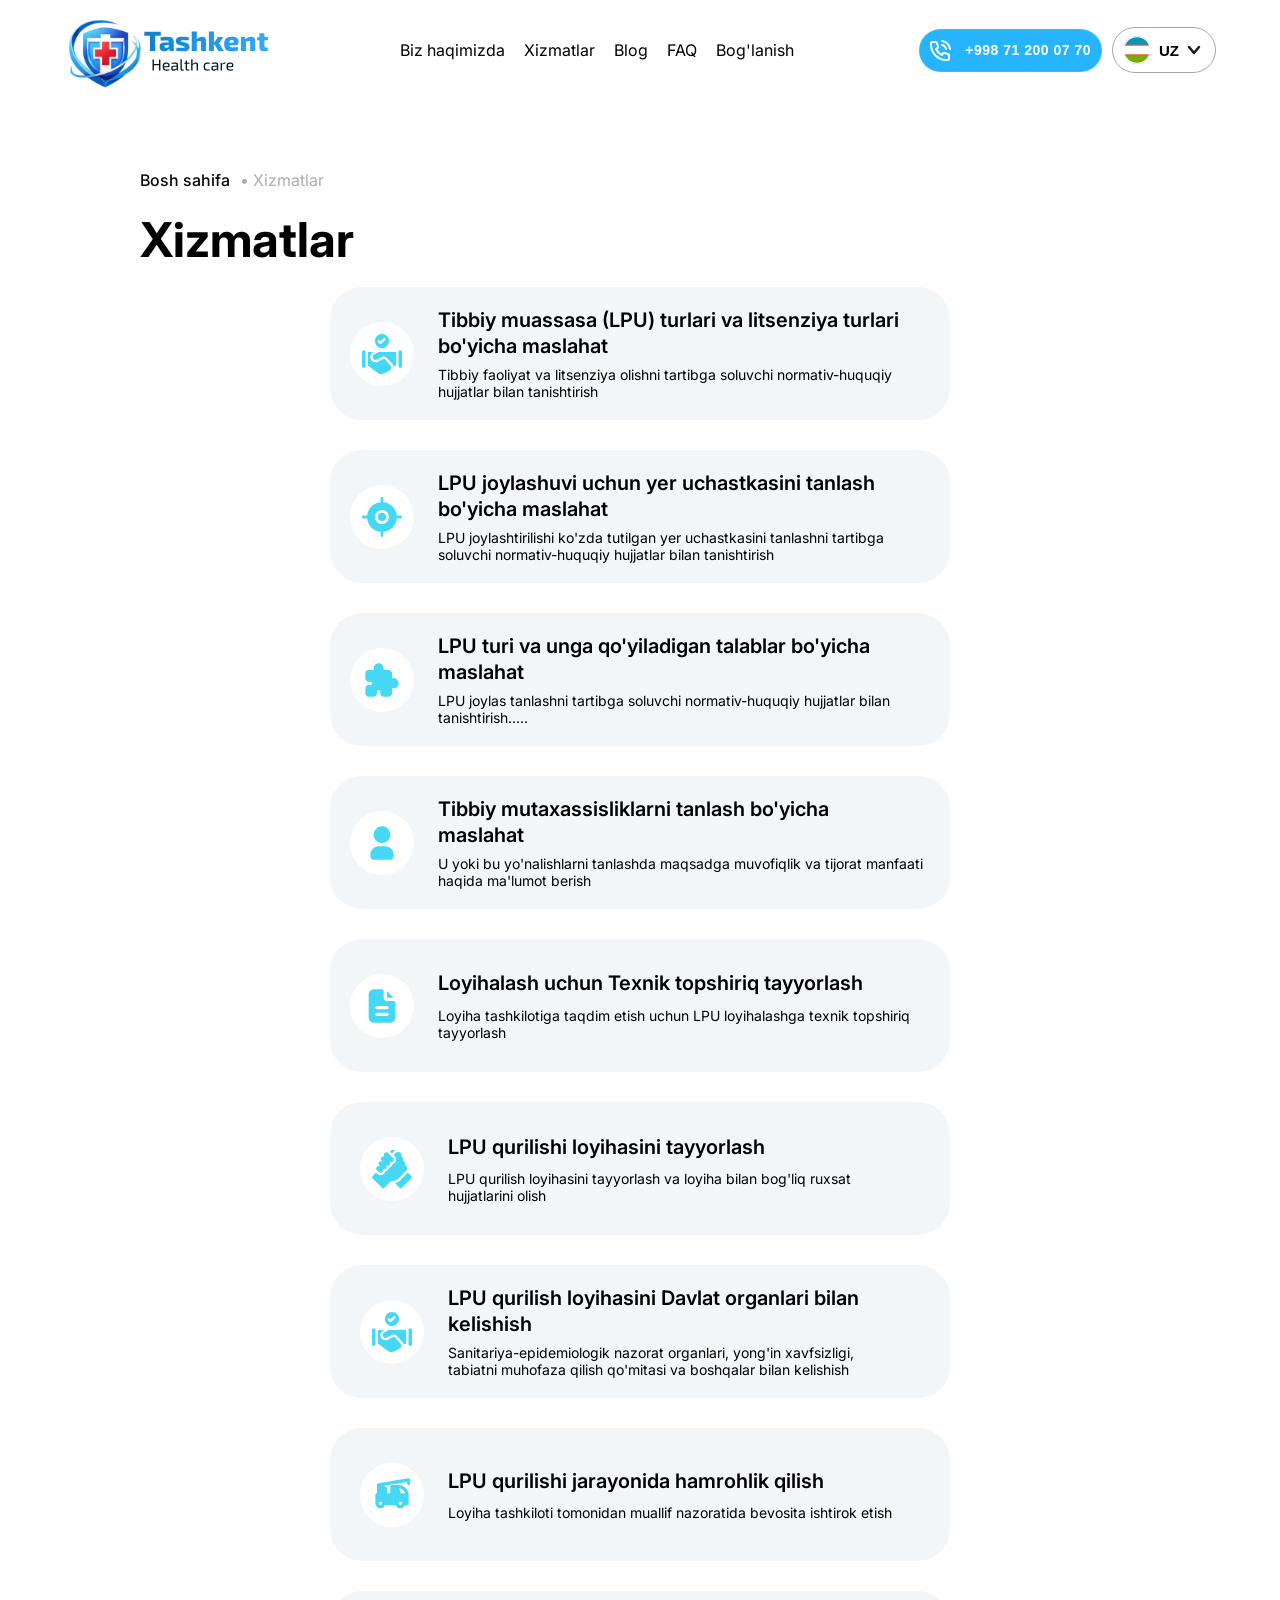
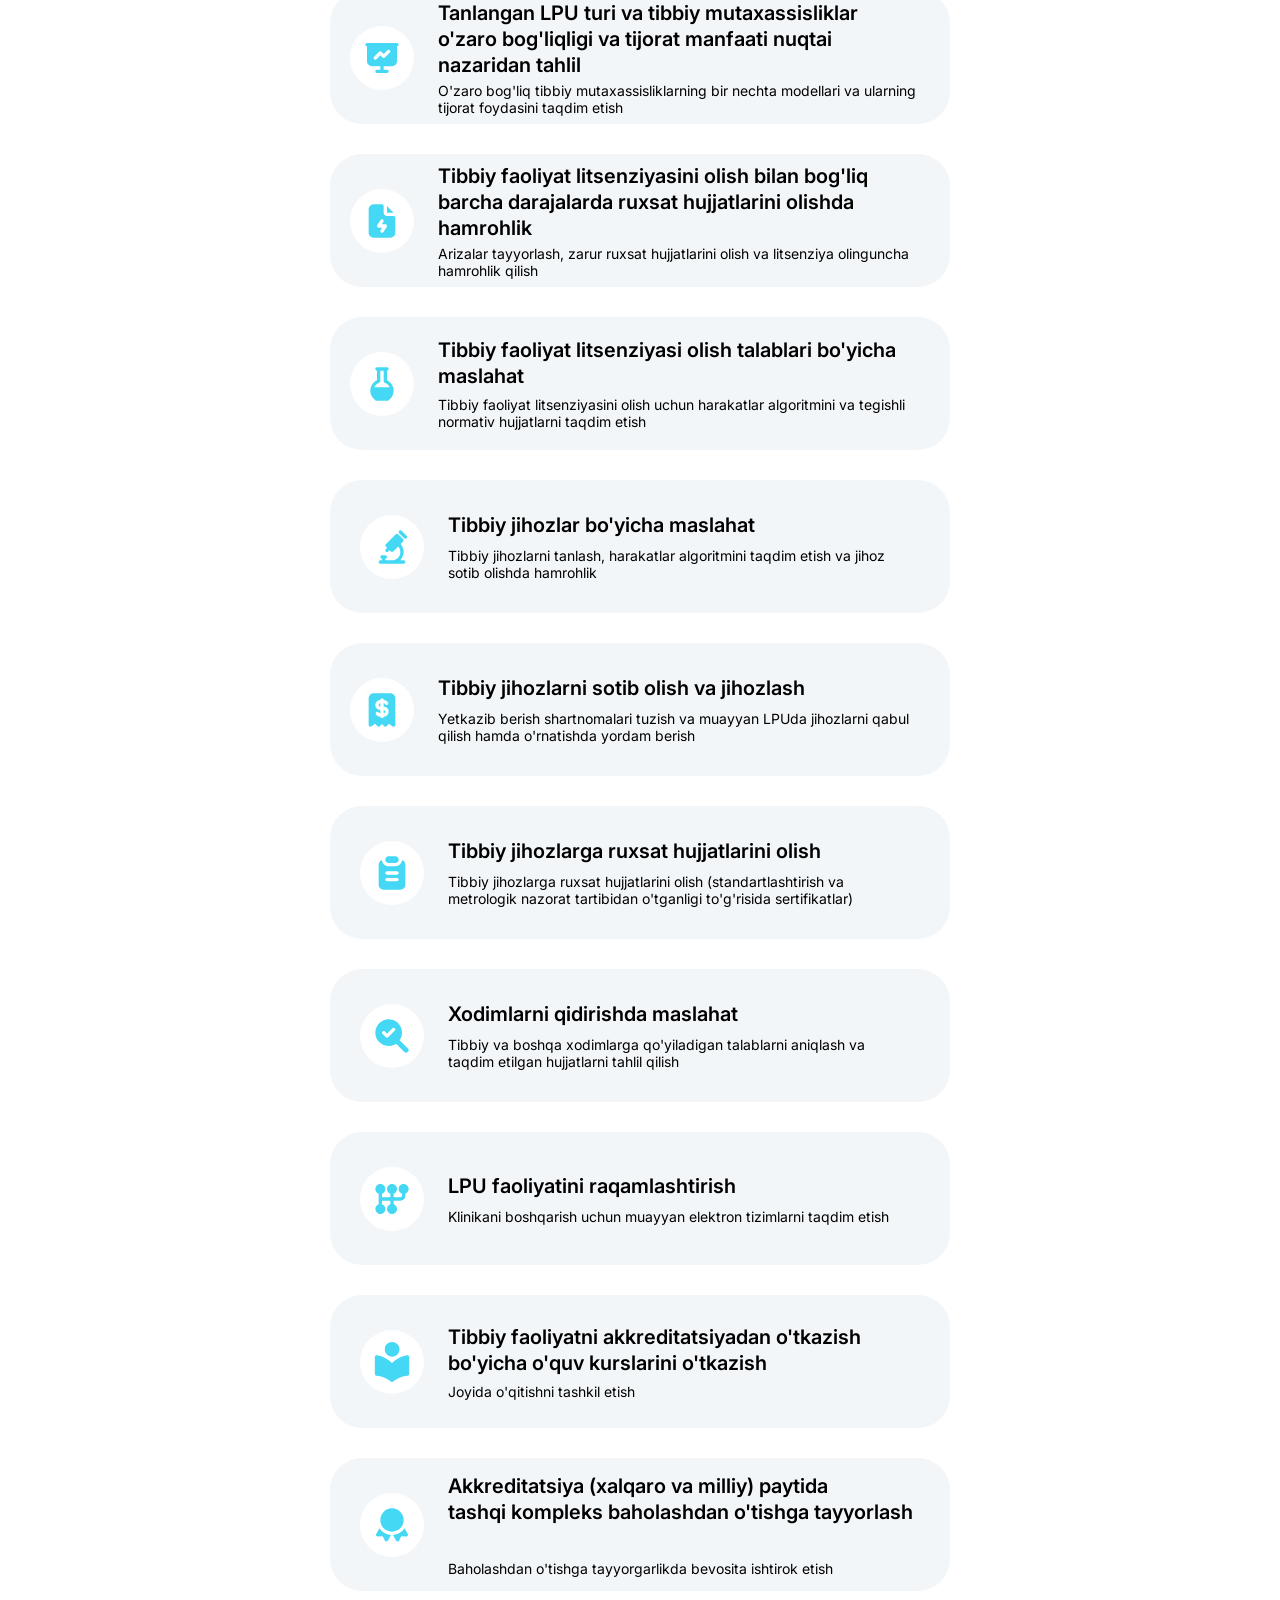
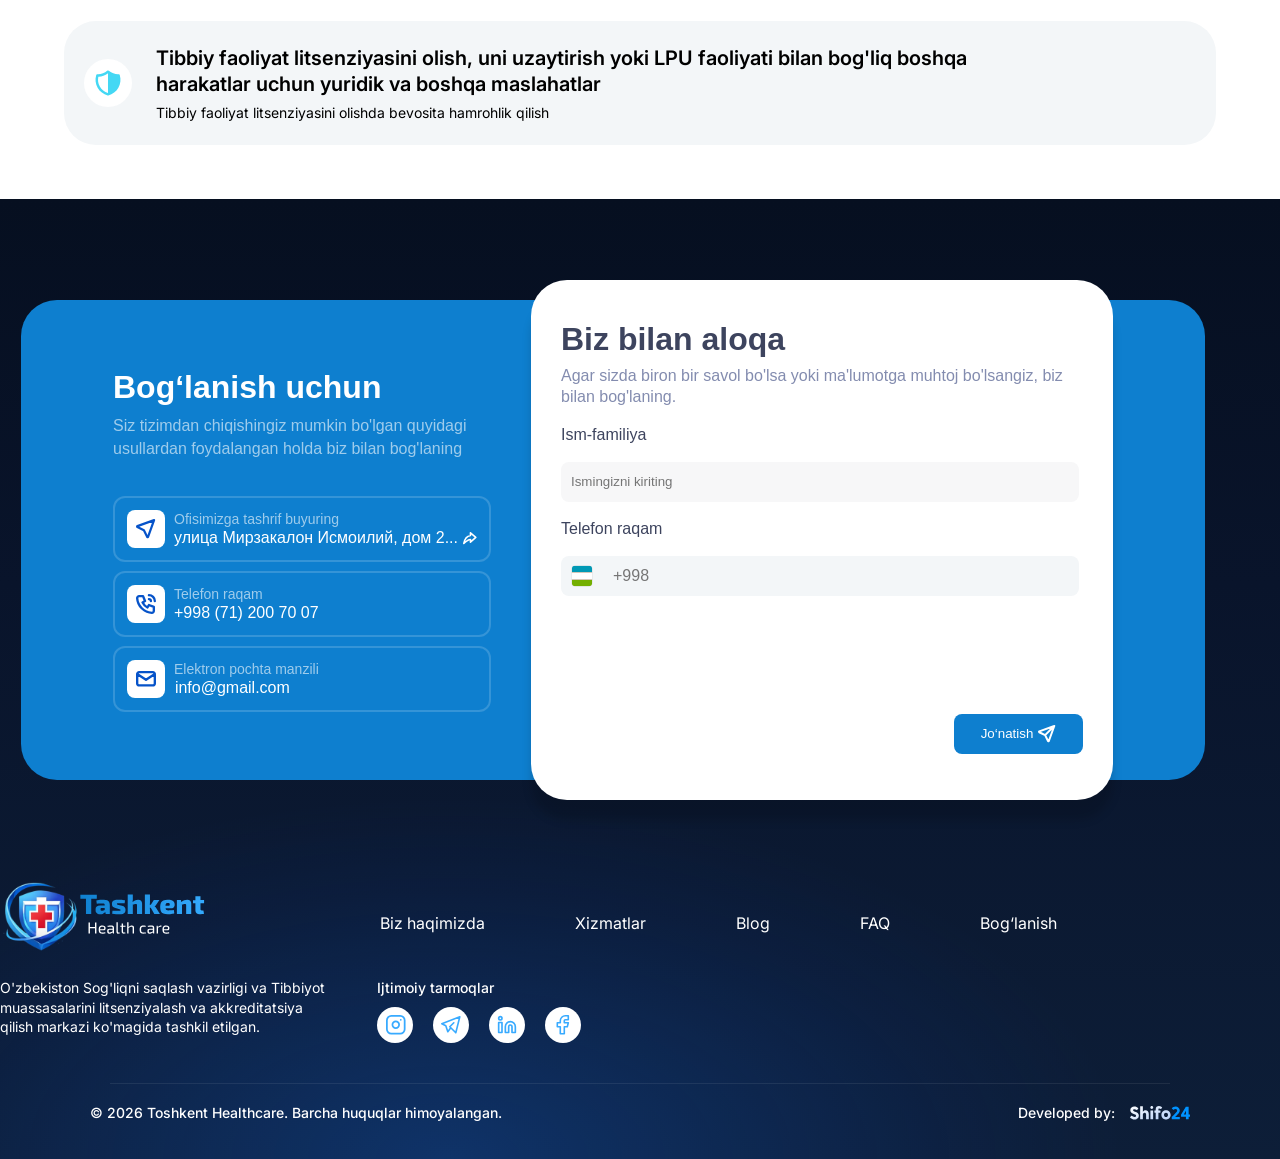
==== commit 71a7b426: "buldi" ====
--- a/Xizmatlar.html
+++ b/Xizmatlar.html
@@ -9,107 +9,113 @@
 <link rel="preconnect" href="https://fonts.gstatic.com" crossorigin>
 <link href="https://fonts.googleapis.com/css2?family=Inter:wght@400;500;600;700&display=swap" rel="stylesheet">
 </head>
-<body>
+<body style="padding-top: 70px;">
      <nav class="nav2">
-          <div class="logo-1">
-      <img src="./images/image 200.svg" alt="refresh" onclick="location.reload()" style="cursor: pointer;" />    
-            <div>
-               <img class="Toshkent"  src="images/boshlogo.svg" alt="">
-            </div>
-          </div>
-      <ul class="ul1">
+ <div class="nav-inner">
+   <div class="logo-1">
+  <img src="./images/image 200.svg" alt="refresh" onclick="location.reload()" style="cursor: pointer;" />    
+     <div>
+        <img src="./images/toshkentoq.svg" alt="">
+     </div>
+   </div>
+   <ul class="ul1">
   <li class="li1" onclick="location.href='./index.html#about'">Biz haqimizda</li>
   <li class="li1" onclick="location.href='./Xizmatlar.html#services'">Xizmatlar</li>
   <li class="li1" onclick="location.href='./index.html#blog'">Blog</li>
   <li class="li1" onclick="location.href='./index.html#faq'">FAQ</li>
   <li class="li1" onclick="location.href='./index.html#contact'">Bog'lanish</li>
-</ul>
-          <div class="div2">
-            <a class="phone-btn1" href="tel:+998712000770">
-              <img src="./images/tel.svg" alt="" />
-              <span class="phone-number">+998 71 200 07 70</span>
-            </a>
-            <details id="dd">
-              <summary class="summary2">
-                <img
-                  id="btnFlag"
-                  src="./images/flag.svg"
-                  alt=""
-                  style="
-                    width: 28px;
-                    height: 28px;
-                    border-radius: 50%;
-                    object-fit: cover;
-                  "
-                />
-                <span id="btnCode">UZ</span>
-              <svg class="chevron2" viewBox="0 0 14 14">
-              <polyline points="2,4 7,10 12,4" />
-               </svg>
-              </summary>
-
-              <div class="dropdown">
-            <div
-              class="lang-option active"
-              onclick="pick(this, './images/flag.svg', 'UZ')"
-            >
-              <span class="flag"
-                ><img src="./images/flag.svg" alt=""
-              /></span>
-              <span>O'zbekcha</span>
-              <span class="check">✓</span>
-            </div>
-            <div
-              class="lang-option"
-              onclick="pick(this, './images/flag.svg', 'УЗ')"
-            >
-              <span class="flag"
-                ><img src="./images/flag.svg" alt=""
-              /></span>
-              <span>Ўзбекча</span>
-              <span class="check">✓</span>
-            </div>
-             <div class="lang-option" onclick="pick(this, 'https://avatars.mds.yandex.net/i?id=1ce4f0725015701203a77c9b55be584298ecf00a-10144593-images-thumbs&n=13', 'QQ')">
-      <span class="flag"><img style="width: 30px;" src="https://avatars.mds.yandex.net/i?id=1ce4f0725015701203a77c9b55be584298ecf00a-10144593-images-thumbs&n=13" alt="" /></span>
-      <span>Qoraqalpoq</span>
-      <span class="check">✓</span>
+   </ul>
+   <div class="div2">
+     <a class="phone-btn1" href="tel:+998712000770">
+       <img src="./images/tel.svg" alt="" />
+       <span class="phone-number">+998 71 200 07 70</span>
+     </a>
+     <details id="dd">
+       <summary class="summary2">
+         <img
+           id="btnFlag"
+           src="./images/flag.svg"
+           alt=""
+           style="
+             width: 28px;
+             height: 28px;
+             border-radius: 50%;
+             object-fit: cover;
+           "
+         />
+         <span id="btnCode">UZ</span>
+       <svg class="chevron2" viewBox="0 0 14 14">
+       <polyline points="2,4 7,10 12,4" />
+        </svg>
+       </summary>
+  
+       <div class="dropdown">
+     <div
+       class="lang-option active"
+       onclick="pick(this, './images/flag.svg', 'UZ')"
+     >
+       <span class="flag"
+         ><img src="./images/flag.svg" alt=""
+       /></span>
+       <span>O'zbekcha</span>
+       <span class="check">✓</span>
+     </div>
+     <div
+       class="lang-option"
+       onclick="pick(this, './images/flag.svg', 'УЗ')"
+     >
+       <span class="flag"
+         ><img src="./images/flag.svg" alt=""
+       /></span>
+       <span>Ўзбекча</span>
+       <span class="check">✓</span>
+     </div>
+      <div class="lang-option" onclick="pick(this, 'https://avatars.mds.yandex.net/i?id=1ce4f0725015701203a77c9b55be584298ecf00a-10144593-images-thumbs&n=13', 'QQ')">
+  <span class="flag"><img style="width: 30px;" src="https://avatars.mds.yandex.net/i?id=1ce4f0725015701203a77c9b55be584298ecf00a-10144593-images-thumbs&n=13" alt="" /></span>
+  <span>Qoraqalpoq</span>
+  <span class="check">✓</span>
+  </div>
+     
+     <div
+       class="lang-option"
+       onclick="pick(this, './images/en.svg', 'EN')"
+     >
+       <span class="flag"
+         ><img src="./images/en.svg" alt=""
+       /></span>
+       <span>English</span>
+       <span class="check">✓</span>
+     </div>
+     <div
+       class="lang-option"
+       onclick="pick(this, './images/ru.svg', 'RU')"
+     >
+       <span class="flag"
+         ><img src="./images/ru.svg" alt=""
+       /></span>
+       <span>Русский</span>
+       <span class="check">✓</span>
+     </div>
+   
+   </div>
+     </details>
+  
+   </div>
+ </div>
+
+
+    </nav>
+
+    <div class="h9kontainer">
+      <div class="div21">
+          <a href="./index.html">
+             <p class="p20">Bosh sahifa</p>
+          </a>
+          <p class="p21">• Xizmatlar</p>
+      </div>
+      <h1 class="h16" id="services">Xizmatlar</h1>
     </div>
-            
-            <div
-              class="lang-option"
-              onclick="pick(this, './images/en.svg', 'EN')"
-            >
-              <span class="flag"
-                ><img src="./images/en.svg" alt=""
-              /></span>
-              <span>English</span>
-              <span class="check">✓</span>
-            </div>
-            <div
-              class="lang-option"
-              onclick="pick(this, './images/ru.svg', 'RU')"
-            >
-              <span class="flag"
-                ><img src="./images/ru.svg" alt=""
-              /></span>
-              <span>Русский</span>
-              <span class="check">✓</span>
-            </div>
-          
-          </div>
-            </details>
-            
-          </div>
-    </nav>
-
-    <div class="div21">
-        <a href="./index.html">
-           <p class="p20">Bosh sahifa</p>
-        </a>
-        <p class="p21">• Xizmatlar</p>
-    </div>
-    <h1 class="h16" id="services">Xizmatlar</h1>
-
+<br>
 
 <section class="section1">
      <div class="div6">
@@ -433,14 +439,14 @@
             </form>
           </div>
         </div>
-        
+        <br><br><br><br>
         <footer>
           <div class="div16">
             <div class="logo-1">
               <img src="./images/image 200.svg" alt="" />
               <div>
-                <h1 class="h1">Tashkent</h1>
-                <p class="p1">Health care</p>
+                   <img class="Toshkent" src="images/boshlogo.svg" alt="">
+
               </div>
             </div>
             <ul class="ul3">
@@ -494,12 +500,16 @@
             </p>
             <div style="display: flex; align-items: center; gap: 15px">
               <p class="p19">Developed by:</p>
-              <img src="./images/img41.png" alt="" />
+              <img src="./images/img5.svg" alt="" />
             </div>
           </div>
         </footer>
         <br><br>
       </section>
+
+
+      
+
   <script src="https://www.google.com/recaptcha/api.js" async defer></script>
 
      <script src="./script.js"></script>   
--- a/style.css
+++ b/style.css
@@ -9,7 +9,6 @@
   width: 100%;
 }
 .container {
-  max-width: 1520.1px;
   margin: auto;
   overflow: hidden;
 }
@@ -354,6 +353,8 @@
   margin-top: 20px;
 }
 .page-1-ichi {
+ width: 1500px;
+ margin: auto;
   height: 600px;
   padding: 96px 100px;
 }
@@ -447,6 +448,8 @@
   margin-left: 27px;
 }
 .page3 {
+  max-width: 1500px;
+  margin: auto;
   display: flex;
   align-items: center;
   justify-content: space-between;
@@ -508,9 +511,12 @@
   display: flex;
   align-items: center;
   justify-content: center;
-  gap: 130px;
+  gap: 10px;
   padding-top: 40px;
   flex-wrap: wrap;
+}
+.img58{
+  margin-left: 10px;
 }
 .h8 {
   font-family: "Inter", sans-serif;
@@ -553,6 +559,165 @@
   color: rgba(14, 127, 207, 1);
   margin-left: 96px;
   margin-top: 25px;
+}
+.marquee-container {
+  max-width: 1500px;
+  margin: auto;
+  overflow: hidden;
+  width: 100%;
+  mask-image: linear-gradient(
+    to right,
+    transparent 0%,
+    black 15%,
+    black 85%,
+    transparent 100%
+  );
+  -webkit-mask-image: linear-gradient(
+    to right,
+    transparent 0%,
+    black 15%,
+    black 85%,
+    transparent 100%
+  );
+}
+.marquee-track {
+  display: flex;
+  gap: 10px;
+  width: max-content;
+  animation: marquee 10s linear infinite;
+}
+@keyframes marquee {
+  from {
+    transform: translateX(0);
+  }
+  to {
+    transform: translateX(-13.33%);
+  }
+}
+
+.marquee-track-left:hover,
+.marquee-track-right:hover {
+  animation-play-state: paused;
+}
+
+.h10 {
+  font-family: "Inter", sans-serif;
+  font-weight: 700;
+  font-style: Bold;
+  font-size: 48px;
+  margin-left: 95px;
+  margin-top: 30px;
+  
+}
+.div6 {
+  width: 620px;
+  height: 133px;
+  opacity: 1;
+  gap: 24px;
+  border-radius: 32px;
+  padding-top: 24px;
+  padding-right: 20px;
+  padding-bottom: 24px;
+  padding-left: 20px;
+  background-color: rgba(243, 246, 248, 1);
+  display: flex;
+  align-items: center;
+  justify-content: center;
+}
+
+
+.div22 {
+  width: 100%;
+  max-width: 1265px;
+  height: auto;
+  gap: 24px;
+  border-radius: 32px;
+  padding: 24px 20px;
+  background-color: rgba(243, 246, 248, 1);
+  display: flex;
+  align-items: center;
+  justify-content: center;
+  box-sizing: border-box;
+  
+}
+
+.div22 h2.h11 {
+  width: 84% !important;
+}
+
+.div22 img {
+  margin-left: 0 !important;
+  flex-shrink: 0;
+  width: 48px;
+}
+
+@media (max-width: 768px) {
+  .div22 {
+    flex-direction: row;
+    border-radius: 20px;
+    padding: 16px;
+    gap: 14px;
+  }
+  .div22 img { width: 40px; }
+  .div22 h2.h11 { font-size: 15px !important; }
+}
+
+@media (max-width: 480px) {
+  .div22 { border-radius: 14px; padding: 14px; gap: 10px; }
+  .div22 img { width: 34px; }
+  .div22 h2.h11 { font-size: 14px !important; }
+}
+
+.h11 {
+  width: 472px;
+  height: 41px;
+  font-family: "Inter", sans-serif;
+  font-weight: 600;
+  font-style: Semi Bold;
+  font-size: 20px;
+  line-height: 130%;
+  letter-spacing: 0%;
+}
+
+.p9 {
+  font-family: "Inter", sans-serif;
+  font-size: 14px;
+}
+.page7 {
+  max-width: 1500px;
+  margin: auto;
+  display: flex;
+  align-items: center;
+  justify-content: center;
+  gap: 10px;
+  flex-wrap: wrap;
+}
+.p10 {
+  font-family: "Inter", sans-serif;
+  font-weight: 500;
+  font-style: Medium;
+  font-size: 20px;
+  line-height: 140%;
+  letter-spacing: 0%;
+  margin-left: 95px;
+}
+.div8 {
+  width: 224px;
+  height: 110px;
+  border-radius: 1000px;
+  background-color: rgba(243, 246, 248, 1);
+  display: flex;
+  align-items: center;
+  justify-content: center;
+  gap: 8px;
+  transition:
+    background-color 1.3s ease,
+    border 1.3s ease;
+  border: 1px solid transparent;
+}
+.div8:hover {
+  background-color: white;
+  border-color: #2dd4bf;
 }
 .marquee-container {
   overflow: hidden;
@@ -572,187 +737,6 @@
     transparent 100%
   );
 }
-.marquee-track {
-  display: flex;
-  gap: 10px;
-  width: max-content;
-  animation: marquee 10s linear infinite;
-}
-@keyframes marquee {
-  from {
-    transform: translateX(0);
-  }
-  to {
-    transform: translateX(-13.33%);
-  }
-}
-
-.marquee-track-left:hover,
-.marquee-track-right:hover {
-  animation-play-state: paused;
-}
-
-.h10 {
-  font-family: "Inter", sans-serif;
-  font-weight: 700;
-  font-style: Bold;
-  font-size: 48px;
-  margin-left: 95px;
-  margin-top: 30px;
-}
-.div6 {
-  width: 620px;
-  height: 103px;
-  opacity: 1;
-  gap: 24px;
-  border-radius: 32px;
-  padding-top: 24px;
-  padding-right: 20px;
-  padding-bottom: 24px;
-  padding-left: 20px;
-  background-color: rgba(243, 246, 248, 1);
-  display: flex;
-  align-items: center;
-  justify-content: center;
-}
-/* .div22 {
-  width: 1310px;
-  height: 103px;
-  opacity: 1;
-  gap: 24px;
-  border-radius: 32px;
-  padding-top: 24px;
-  padding-right: 20px;
-  padding-bottom: 24px;
-  background-color: rgba(243, 246, 248, 1);
-  display: flex;
-  align-items: center;
-  justify-content: center;
-} */
-
-.div22 {
-  width: 100%;
-  max-width: 1340px;
-  height: auto;
-  gap: 24px;
-  border-radius: 32px;
-  padding: 24px 20px;
-  background-color: rgba(243, 246, 248, 1);
-  display: flex;
-  align-items: center;
-  justify-content: center;
-  box-sizing: border-box;
-  
-}
-
-.div22 h2.h11 {
-  width: 84% !important;
-}
-
-.div22 img {
-  margin-left: 0 !important;
-  flex-shrink: 0;
-  width: 48px;
-}
-
-@media (max-width: 768px) {
-  .div22 {
-    flex-direction: row;
-    border-radius: 20px;
-    padding: 16px;
-    gap: 14px;
-  }
-  .div22 img { width: 40px; }
-  .div22 h2.h11 { font-size: 15px !important; }
-}
-
-@media (max-width: 480px) {
-  .div22 { border-radius: 14px; padding: 14px; gap: 10px; }
-  .div22 img { width: 34px; }
-  .div22 h2.h11 { font-size: 14px !important; }
-}
-
-.h11 {
-  width: 472px;
-  height: 41px;
-  font-family: "Inter", sans-serif;
-  font-weight: 600;
-  font-style: Semi Bold;
-  font-size: 20px;
-  line-height: 130%;
-  letter-spacing: 0%;
-}
-
-.p9 {
-  font-family: "Inter", sans-serif;
-  font-size: 14px;
-}
-.page7 {
-  display: flex;
-  align-items: center;
-  justify-content: center;
-  gap: 10px;
-  flex-wrap: wrap;
-}
-.div7 {
-  width: 660px;        /* Kompyuterda (katta ekranda) aniq 620px bo'ladi */
-  max-width: 100%;     /* Ekran 620px dan kichrayganda "devorga" tegmasligi uchun */
-  
-  height: 98px;
-  background: rgba(69, 218, 248, 0.1);
-  border-radius: 32px;
-  display: flex;
-  align-items: center;
-  justify-content: center;
-  box-sizing: border-box; /* Ichki paddinglar kenglikni buzmasligi uchun */
-  font-family: "Inter", sans-serif;
- gap: 9px;
-}
-.p10 {
-  font-family: "Inter", sans-serif;
-  font-weight: 500;
-  font-style: Medium;
-  font-size: 20px;
-  line-height: 140%;
-  letter-spacing: 0%;
-  margin-left: 95px;
-}
-.div8 {
-  width: 224px;
-  height: 110px;
-  border-radius: 1000px;
-  background-color: rgba(243, 246, 248, 1);
-  display: flex;
-  align-items: center;
-  justify-content: center;
-  gap: 8px;
-  transition:
-    background-color 1.3s ease,
-    border 1.3s ease;
-  border: 1px solid transparent;
-}
-.div8:hover {
-  background-color: white;
-  border-color: #2dd4bf;
-}
-.marquee-container {
-  overflow: hidden;
-  width: 100%;
-  mask-image: linear-gradient(
-    to right,
-    transparent 0%,
-    black 15%,
-    black 85%,
-    transparent 100%
-  );
-  -webkit-mask-image: linear-gradient(
-    to right,
-    transparent 0%,
-    black 15%,
-    black 85%,
-    transparent 100%
-  );
-}
 .marquee-track-left {
   display: flex;
   width: max-content;
@@ -786,7 +770,7 @@
 }
 
 .faq-container {
-  max-width: 1200px;
+  max-width: 1450px;
   margin: 40px auto;
   display: flex;
   flex-direction: column;
@@ -927,12 +911,12 @@
   max-width: 1184px;
   border-radius: 36px;
   background-color: rgba(14, 127, 207, 1);
-  margin-left: 300px;
   display: flex;
   align-items: center;
   justify-content: center;
   gap: 40px;
   flex-wrap: wrap;
+  margin: auto;
 }
 .h14 {
   font-family: "VK Sans Display", sans-serif;
@@ -1043,7 +1027,7 @@
   letter-spacing: 0px;
   color: rgba(61, 68, 94, 1);
   margin-left: 30px;
-  margin-top: 63px;
+  margin-top: 40px;
 }
 .p15 {
   font-family: "VK Sans Display", sans-serif;
@@ -1161,11 +1145,12 @@
 }
 .div16 {
   display: flex;
+  align-items: center;
+  margin:  auto;
   gap: 100px;
   color: white;
-  margin-left: 110px;
-  margin-top: 50px;
   flex-wrap: wrap;
+  margin: auto;
 }
 .ul3 {
   display: flex;
@@ -1198,8 +1183,13 @@
 .div17 {
   display: flex;
   gap: 50px;
-  margin-left: 120px;
   margin-top: 25px;
+}
+footer {
+  max-width: 1300px;
+  width: 100%;
+  margin:  auto;
+  box-sizing: border-box;
 }
 
 
@@ -1307,13 +1297,7 @@
   text-decoration: none;
   color: inherit;
 }
-.nav2 {
-  color: white;
-  display: flex;
-  align-items: center;
-  justify-content: space-around;
-  color: black;
-}
+
 
 .p20 {
   font-family: "Inter", sans-serif;
@@ -1331,7 +1315,8 @@
   align-items: center;
   gap: 10px;
   margin-left: 140px;
-  margin-top: 39px;
+  margin-top: 100px;
+
 }
 .h16 {
   font-family: "Inter", sans-serif;
@@ -1347,7 +1332,11 @@
   flex-wrap: wrap;
   gap: 30px;
   margin-top: 60px;
-}
+  padding: 0 5%; 
+  max-width: 1500px;
+  margin: 0 auto;
+}
+
 .div23 {
   display: grid;
   align-items: center;
@@ -1357,8 +1346,6 @@
 .rasm1 {
   margin-left: 10px;
 }
-
-
 
 
 /* ================================================
@@ -1495,7 +1482,7 @@
 
 
   /* Hero */
-  .page-1-ichi { padding: 70px 40px; height: auto; min-height: 380px; }
+  .page-1-ichi { padding: 150px 40px; height: auto; min-height: 380px; }
   .h2 { font-size: 40px; max-width: 100%; height: auto; }
   .p3 { width: 100%; max-width: 100%; height: auto; }
   .btn1, .btn2 { width: 240px; font-size: 14px; }
@@ -1505,7 +1492,7 @@
     flex-wrap: wrap;
     margin-top: -70px;
     padding: 0 24px;
-    gap: 12px;
+    gap: 12px;  
   }
   .div3 { width: calc(50% - 6px); height: 120px; }
 
@@ -1576,7 +1563,7 @@
   .phone-number { display: none; }
 
   /* Hero */
-  .page-1-ichi { padding: 60px 24px; }
+  .page-1-ichi { padding: 90px 24px; }
   .h2 { font-size: 34px; }
   .btns { flex-direction: column; align-items: flex-start; gap: 12px; }
   .btn1, .btn2 { width: 100%; max-width: 320px; }
@@ -1657,7 +1644,7 @@
 
 
   /* Hero */
-  .page-1-ichi { padding: 50px 16px; min-height: 320px; }
+  .page-1-ichi { padding: 70px 16px; min-height: 320px; }
   .h2 { font-size: 28px; }
   .p3 { font-size: 13px; }
   .btn1, .btn2 { max-width: 100%; font-size: 14px; height: 42px; }
@@ -1677,7 +1664,11 @@
 
   /* Features */
   .page4 { padding: 0 16px; gap: 8px; }
-  .div5 { width: 100%; border-radius: 18px; }
+
+  @media (max-width: 480px) {
+  .div5 { width: calc(50% - 4px); border-radius: 18px; }
+}
+
   .h7 { font-size: 15px; }
   .p7 { font-size: 13px; }
 
@@ -1952,7 +1943,6 @@
     margin-left: 0px;
   }
 }
-
 .logo-2{
   display: flex;
   align-items: center;
@@ -1962,7 +1952,6 @@
   margin: 40px auto 0;
   width: calc(100% - 220px);
 }
-
 .nav1 {
   position: fixed;
   top: 0;
@@ -1975,13 +1964,10 @@
   align-items: center;
   justify-content: center;  
   transition: background 0.3s ease, box-shadow 0.3s ease;
-
-}
-
+}
 .nav1 > * {
   flex-shrink: 0;
 }
-
 .nav-inner {
   max-width: 1370px;
   width: 100%;
@@ -1991,26 +1977,38 @@
   padding: 0 24px;
   gap: 10px;
 }
-
-
-
+.nav2 {
+  position: fixed;
+  top: 0;
+  left: 0;
+  right: 0;
+  width: 100%;
+  z-index: 999;
+  display: flex;
+  align-items: center;
+  justify-content: space-around;
+  color: black;
+  background: rgba(255, 255, 255, 0.92);
+  backdrop-filter: blur(12px);
+  -webkit-backdrop-filter: blur(12px);
+  padding: 10px 40px;
+  transition: box-shadow 0.3s ease;
+  margin: 0 auto;
+  gap: 10px;
+}
 .nav1.scrolled {
   background: rgba(9, 20, 43, 0.95);
   backdrop-filter: blur(10px);
   -webkit-backdrop-filter: blur(10px);
   box-shadow: 0 4px 24px rgba(0, 0, 0, 0.3);
 }
-
 @media (max-width: 480px) {
-  /* Logotipni kichraytirish */
   .img200 {
     width: 45px !important;
   }
   .Toshkent {
     width: 90px !important;
   }
-
-  /* Telefon tugmasini faqat doira shaklidagi ikonka qilish */
   .phone-btn {
     width: 40px !important;
     height: 40px !important;
@@ -2023,10 +2021,8 @@
     margin: 0 !important;
   }
   .phone-number {
-    display: none; /* Raqamni yashirish, faqat ikonka qoladi */
-  }
-
-  /* Til tanlagich (details) qismini kichraytirish */
+    display: none; 
+  }
   summary {
     padding: 5px 8px !important;
     font-size: 13px !important;
@@ -2035,20 +2031,188 @@
     width: 20px !important;
     height: 20px !important;
   }
-  
-  /* Burger tugmasi */
-  .burger {
+    .burger {
     padding: 5px;
   }
 }
 
 
-/* Media query ichidagi 456px li qismini butunlay o'chirib tashlang 
-   yoki yuqoridagiga almashtiring. 10px kenglik xato beradi. */
 
 @media (max-width: 456px) {
    .phone-btn {
-      width: 40px !important; /* 10px emas, 40px bo'lishi kerak */
+      width: 40px !important; 
       height: 40px !important;
    }
+}
+@media (max-width: 381px) {
+   .nav-inner{
+    margin-left: -65px;
+   }
+   .h14{
+    margin-left: 0px;
+   }
+   .p12{
+    width: 300px;
+    margin-left: 2  0px;
+   }
+   .div10{
+    width: 300px;
+    margin-left: 2px;
+   }
+   .btn5{
+    margin-left: 135px;
+   }
+   .div20{
+    margin-left: 10px;
+   }
+   .div17{
+    margin-left: 44px;
+   }
+   .p22{
+    font-size: 111px;
+   } 
+}
+@media (max-width: 402px) {
+    .p22{
+      font-size: 13px;
+    }   
+}
+@media (max-width: 391px) {
+     .p22{
+      font-size: 13px;
+    } 
+}
+@media (max-width: 399px) {
+     .p22{
+      font-size: 12px;
+    } 
+}
+@media (max-width: 384px) {
+    .h14{
+      margin-left: 4px;
+    }  
+    .p12{
+      width: 300px;
+      margin-left: 4px;
+    } 
+    .div10{
+      width: 300px;
+      margin-left: 4px;
+    }
+    .btn5{
+      margin-left: 136px;
+    }
+    .p18{
+      width: 300px;
+    }
+    .nav-inner{
+      margin-left: -90px;
+      gap: 40px;
+    }
+    .img58{
+      margin-top: -90px;
+    }
+    .lang-option{
+      padding: 7px;
+    }
+    .dropdown{
+     min-width: 180px;
+    }
+    .h14{
+      margin-top: 10px;
+    }
+    .div9{
+      margin-top: -49px;
+    }
+    .div16{
+      margin-left: -22px;
+    }
+    .div17{
+      margin-left: 20px;
+    }
+    .p18{
+      margin-left: -0px;
+    }
+    .div20{
+      margin-left: 21px;
+    }
+
+    .page-1-ichi{
+      margin-left: -50px;
+    }
+    .div24{
+      margin-left: 0px;
+    }
+    .page5{
+      height: 492px;
+    }
+    .img58{
+      width: 340px;
+    }
+    .div5{
+      height: 258px;
+    }
+    .p10{
+      width: 350px;
+    }
+}
+
+@media (max-width: 472px) {
+   .img58{
+    margin-top: -70px;
+   }
+}
+
+/* <a> teg div7 ni o'rab turadi — unga ham width berish kerak */
+.page7 > a {
+  width: 620px;
+  max-width: 100%;
+  display: flex;
+  justify-content: center;
+}
+
+.div7 {
+  width: 100%;          /* endi <a> kengligini to'liq oladi */
+  height: 98px;
+  background: rgba(69, 218, 248, 0.1);
+  border-radius: 32px;
+  display: flex;
+  align-items: center;
+  justify-content: center;
+  box-sizing: border-box;
+  font-family: "Inter", sans-serif;
+  gap: 9px;
+  padding: 0 20px;
+  flex-wrap: wrap;
+}
+
+@media (max-width: 1024px) {
+  .div6, .div7 { width: 100%; max-width: 680px; }
+  .page7 > a   { width: 100%; max-width: 680px; }
+}
+@media (max-width: 768px) {
+  .div6, .div7 { width: 100%; max-width: 100%; }
+  .page7 > a   { width: 100%; max-width: 100%; }
+  .div7 { height: 80px; border-radius: 20px; }
+}
+@media (max-width: 480px) {
+  .div6, .div7 { width: 100%; }
+  .page7 > a   { width: 100%; }
+  .div7 { height: 70px; border-radius: 16px; padding: 0 16px; }
+}
+@media (max-width: 360px) {
+  .div7 { height: 62px; border-radius: 14px; padding: 0 12px; }
+}
+@media (max-width: 370px) {
+   .div21{
+    margin-left: 39px;
+   }
+   .h16{
+    margin-left: 39px;
+   }
+}
+
+.h9kontainer{
+  max-width: 1500px;
+  margin: auto;
 }
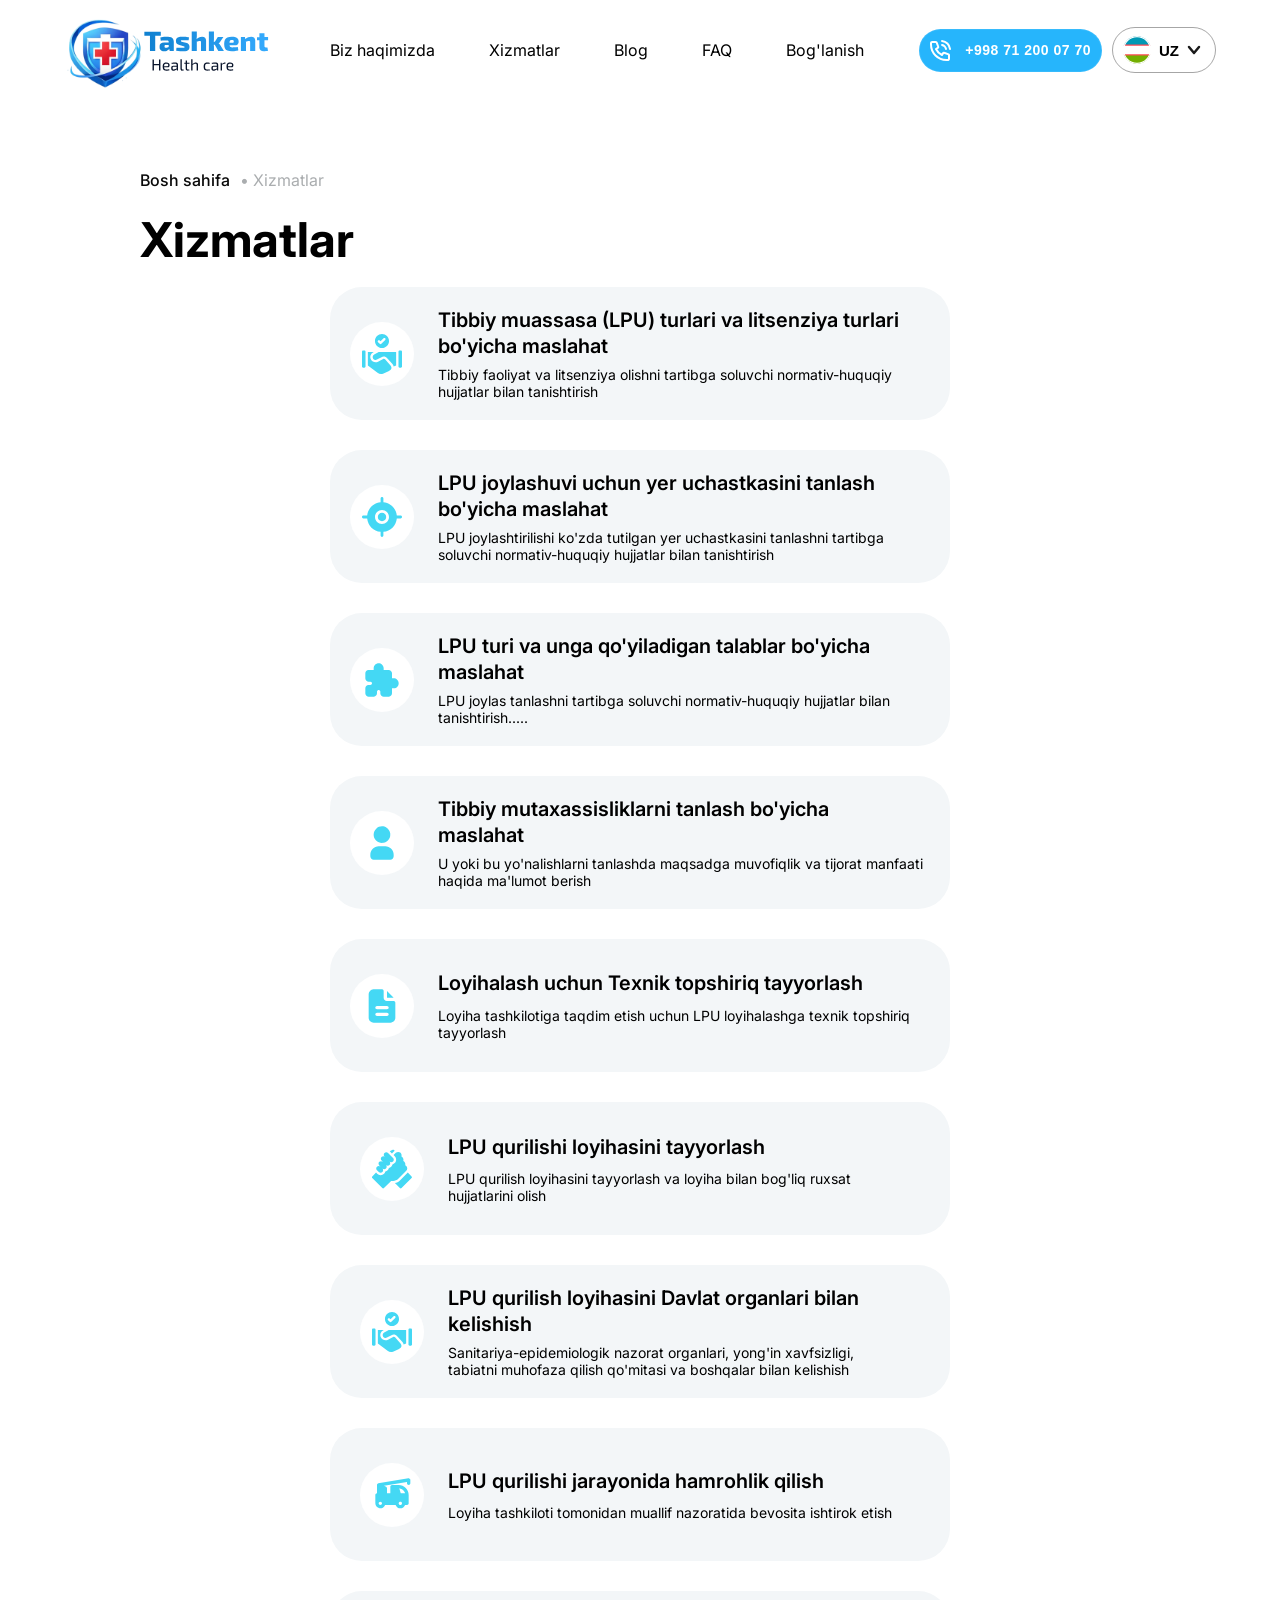
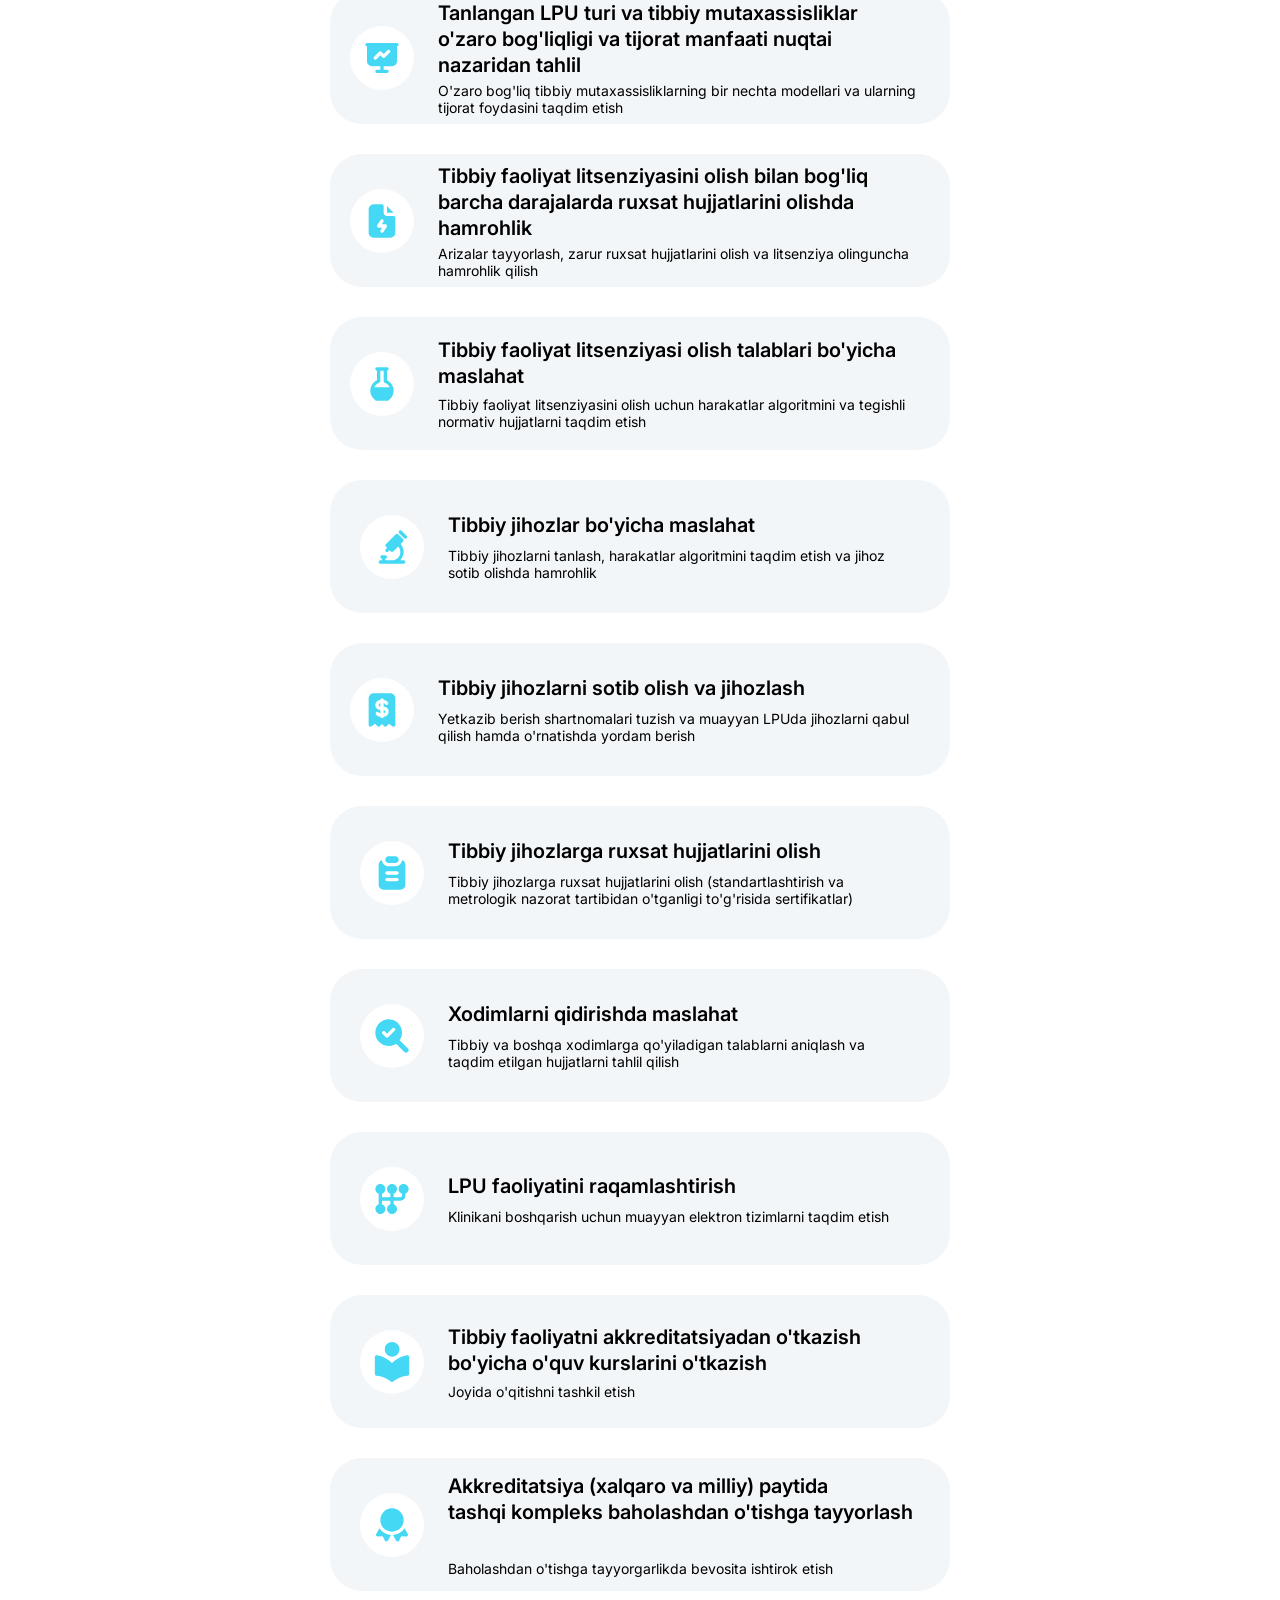
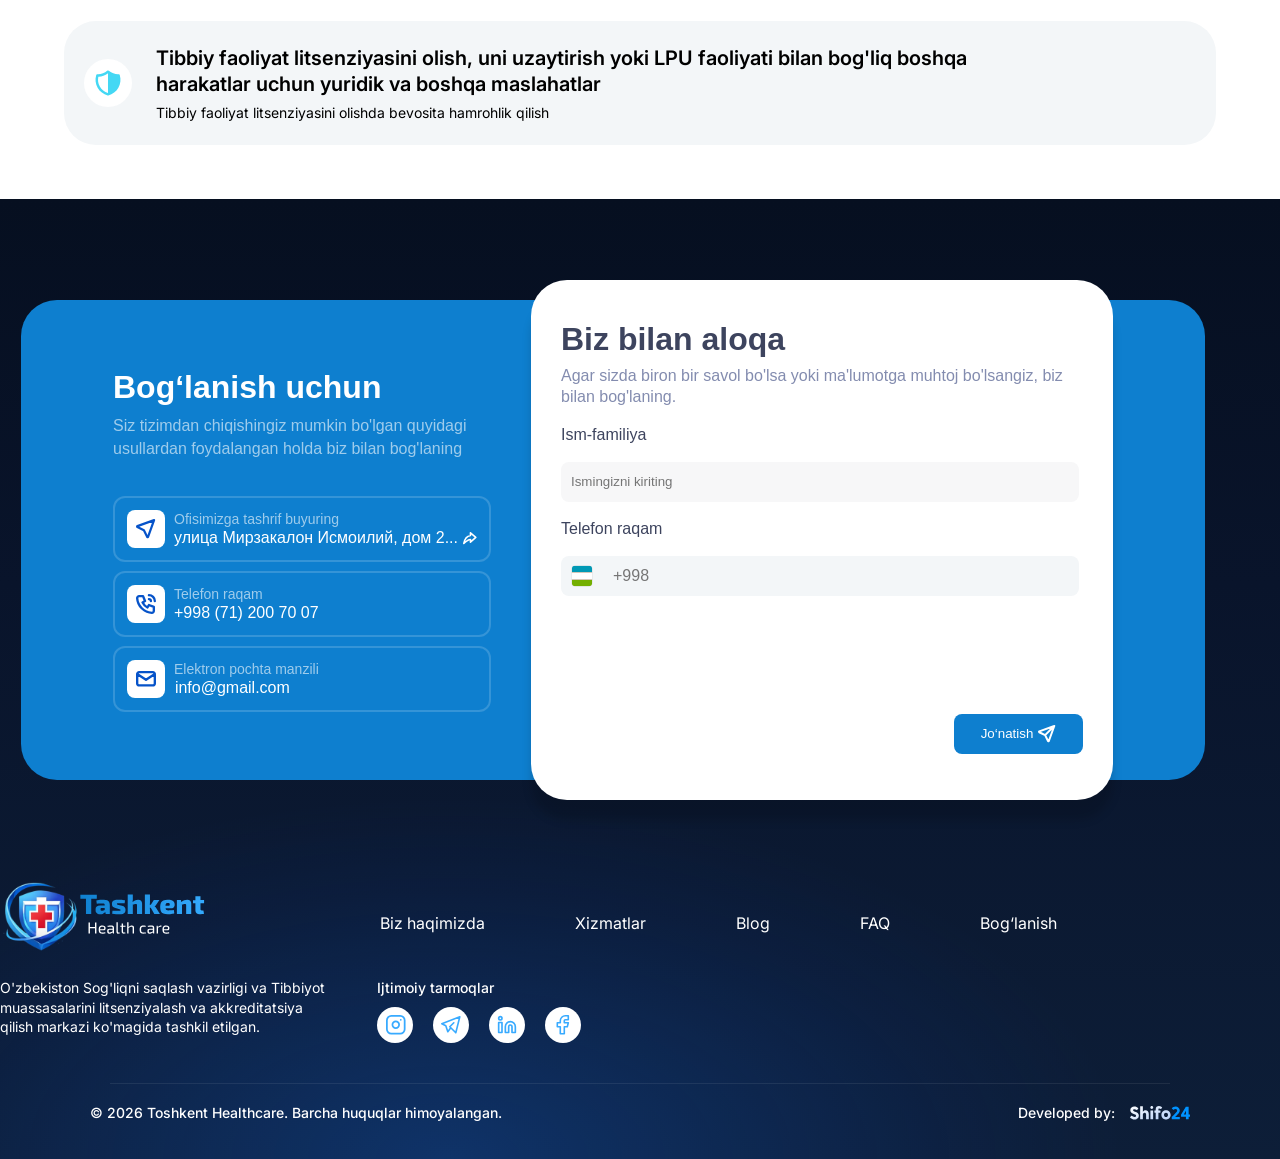
==== commit b6ee233f: "buldi" ====
--- a/Xizmatlar.html
+++ b/Xizmatlar.html
@@ -102,8 +102,6 @@
   
    </div>
  </div>
-
-
     </nav>
 
     <div class="h9kontainer">
--- a/style.css
+++ b/style.css
@@ -38,7 +38,7 @@
   align-items: center;
   justify-content: center;
   list-style: none;
-  gap: 19px;
+  gap: 54px;
 }
 .logo-1 {
   display: flex;
@@ -739,10 +739,12 @@
 }
 .marquee-track-left {
   display: flex;
+  gap: 15px;
   width: max-content;
   animation: marquee-left 50s linear infinite;
 }
 .marquee-track-right {
+    gap: 15px;
   display: flex;
   width: max-content;
   animation: marquee-right 50s linear infinite;
@@ -2002,6 +2004,11 @@
   -webkit-backdrop-filter: blur(10px);
   box-shadow: 0 4px 24px rgba(0, 0, 0, 0.3);
 }
+.nav2.scrolled {
+  box-shadow: 0 4px 24px rgba(0, 0, 0, 0.12);
+  background: rgba(255, 255, 255, 0.98);
+}
+
 @media (max-width: 480px) {
   .img200 {
     width: 45px !important;
@@ -2215,4 +2222,15 @@
 .h9kontainer{
   max-width: 1500px;
   margin: auto;
+}
+.h12{
+  color: rgba(68, 216, 244, 1);
+}
+
+#about, #services, #blog, #faq {
+  scroll-margin-top: 100px;  /* nav balandligi + biroz bo'shliq */
+}
+
+#contact {
+  scroll-margin-top: 100px;
 }
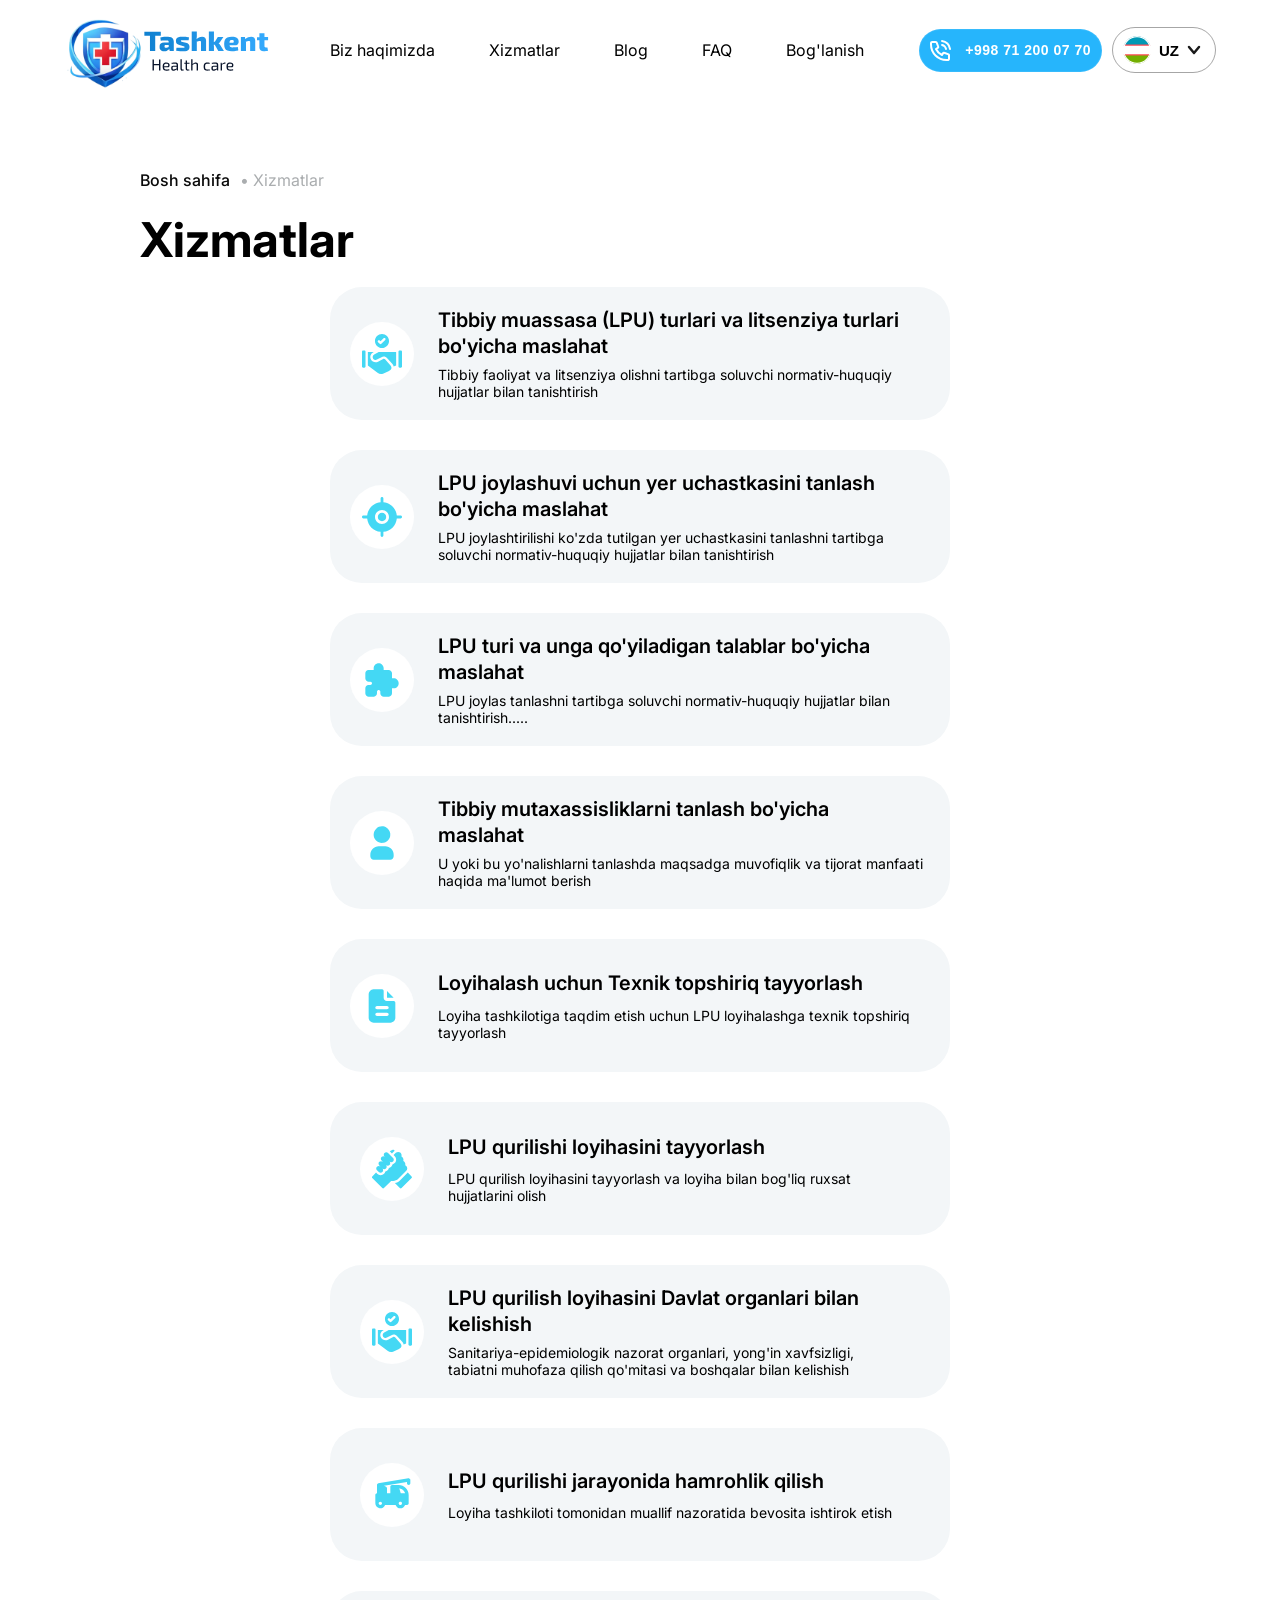
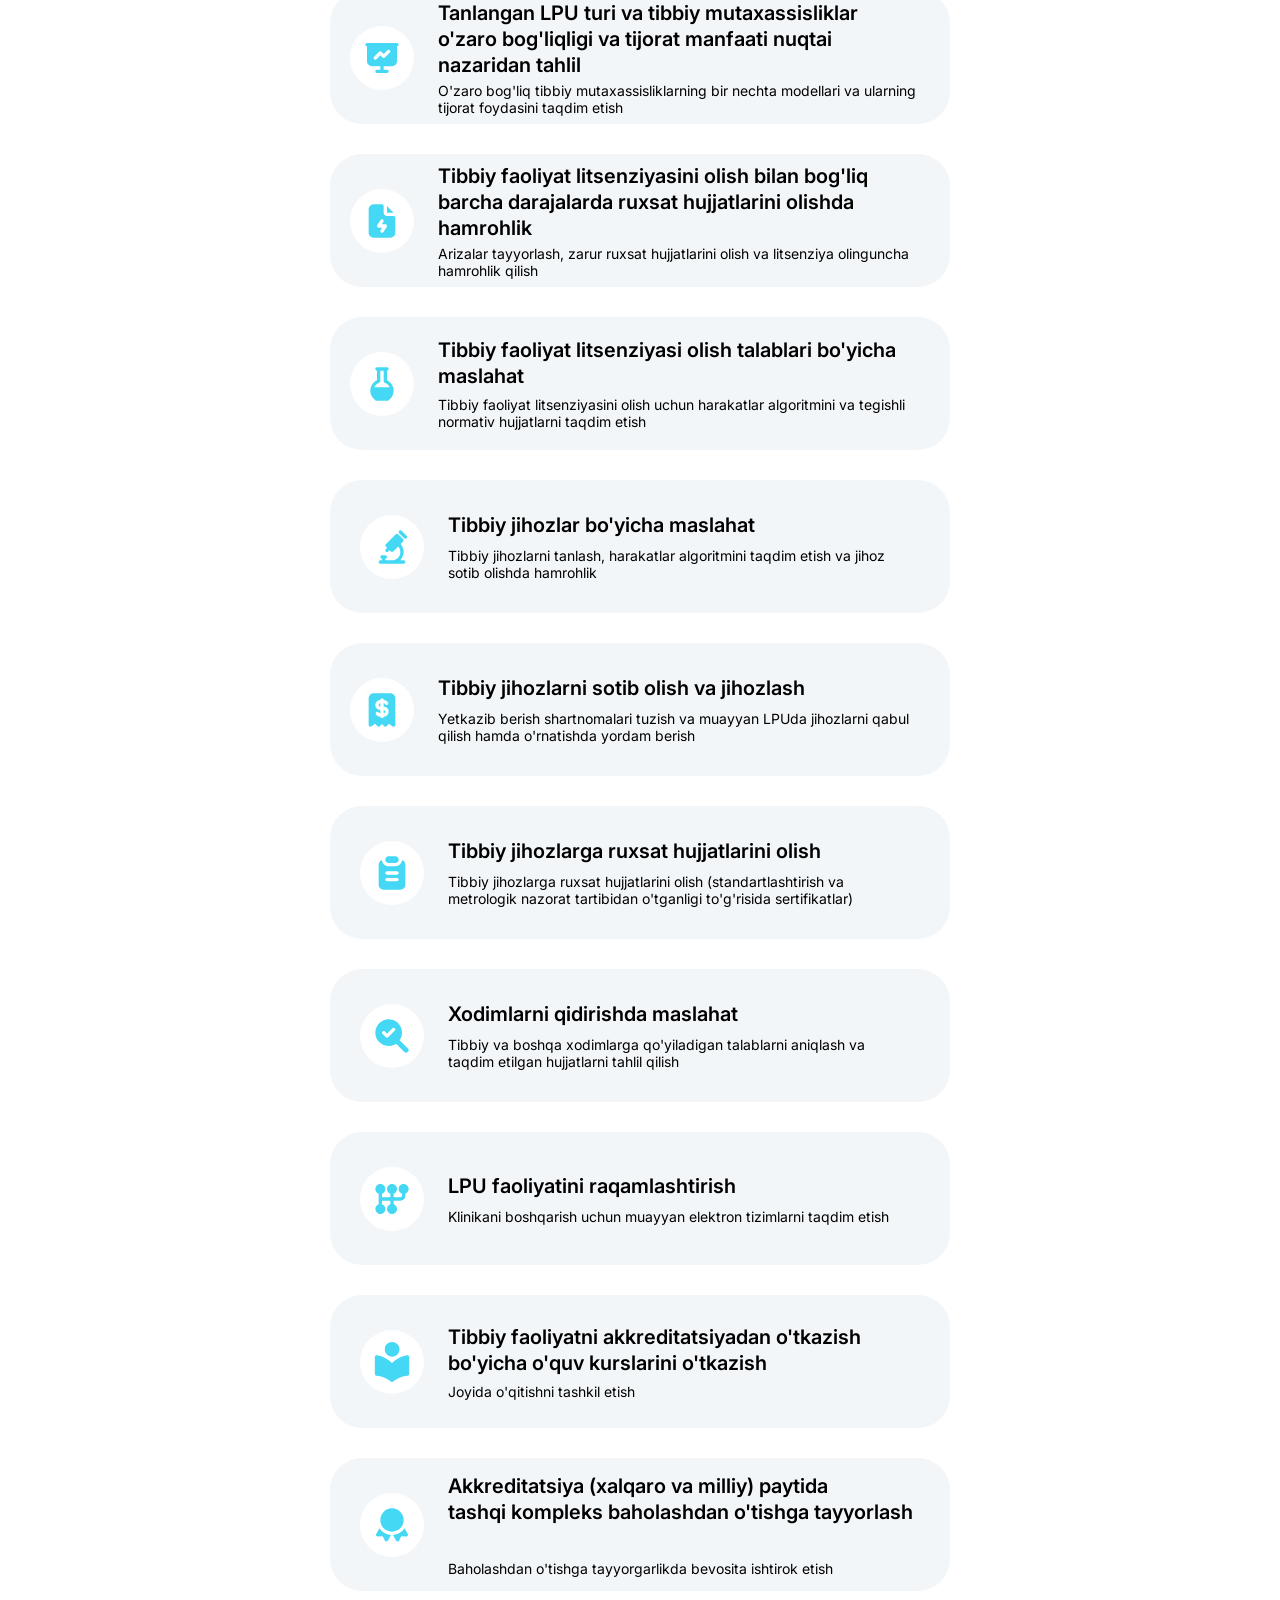
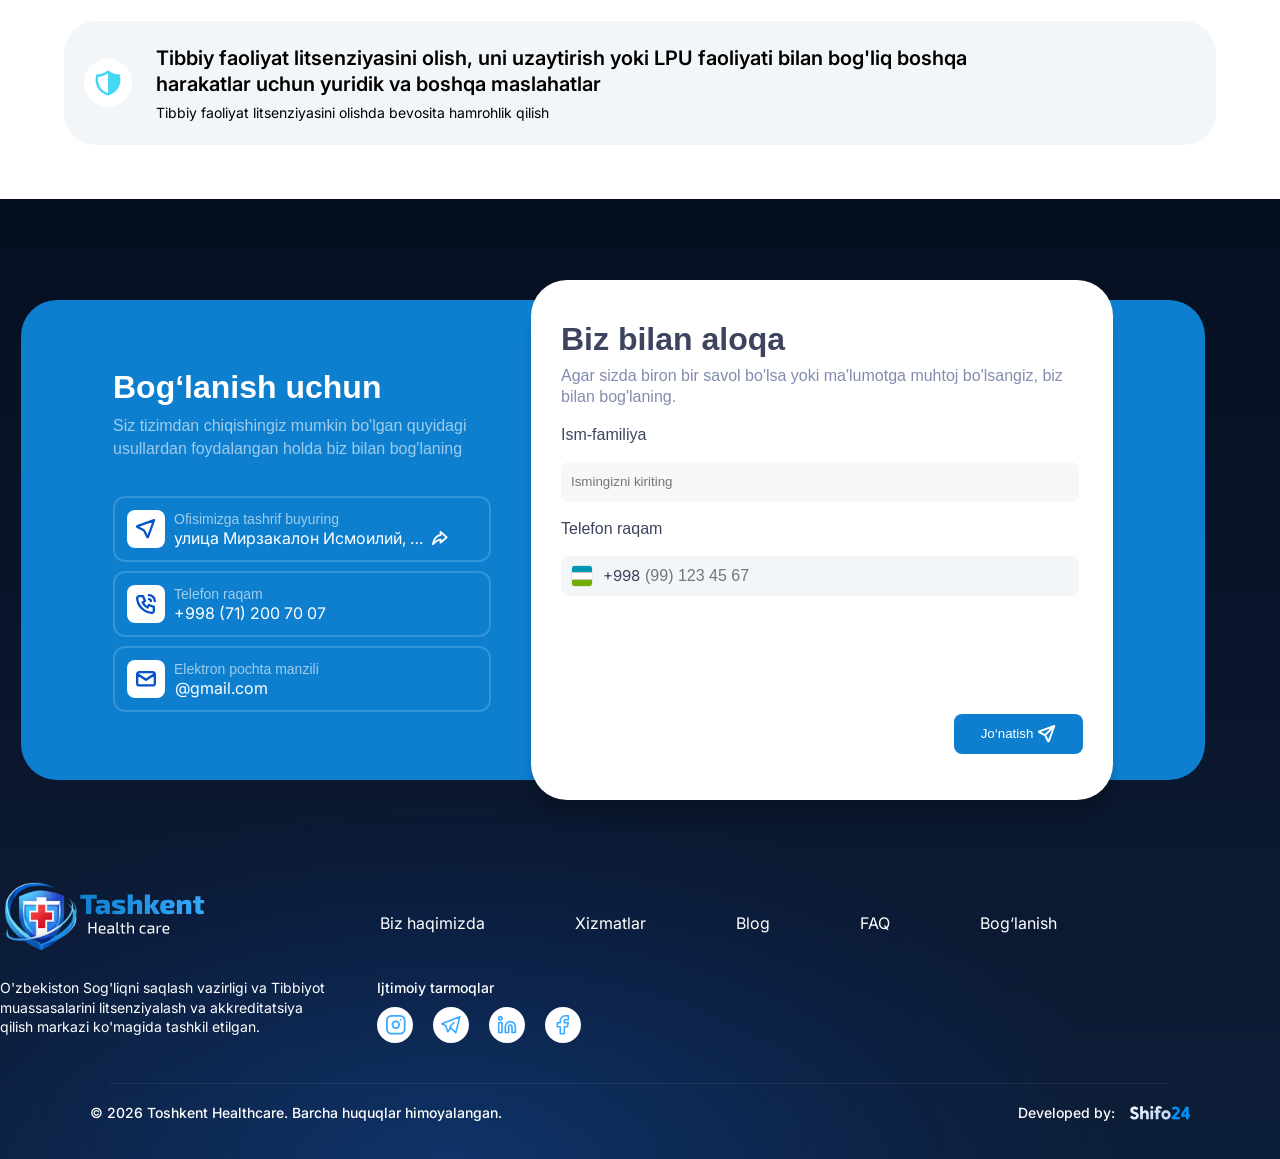
==== commit 6c2847a1: "qilindi" ====
--- a/Xizmatlar.html
+++ b/Xizmatlar.html
@@ -12,8 +12,8 @@
 <body style="padding-top: 70px;">
      <nav class="nav2">
  <div class="nav-inner">
-   <div class="logo-1">
-  <img src="./images/image 200.svg" alt="refresh" onclick="location.reload()" style="cursor: pointer;" />    
+   <div class="logo-1" onclick="location.reload()" style="cursor: pointer;" >
+  <img src="./images/image 200.svg" alt="refresh"/>    
      <div>
         <img src="./images/toshkentoq.svg" alt="">
      </div>
@@ -58,7 +58,6 @@
          ><img src="./images/flag.svg" alt=""
        /></span>
        <span>O'zbekcha</span>
-       <span class="check">✓</span>
      </div>
      <div
        class="lang-option"
@@ -68,12 +67,10 @@
          ><img src="./images/flag.svg" alt=""
        /></span>
        <span>Ўзбекча</span>
-       <span class="check">✓</span>
      </div>
       <div class="lang-option" onclick="pick(this, 'https://avatars.mds.yandex.net/i?id=1ce4f0725015701203a77c9b55be584298ecf00a-10144593-images-thumbs&n=13', 'QQ')">
-  <span class="flag"><img style="width: 30px;" src="https://avatars.mds.yandex.net/i?id=1ce4f0725015701203a77c9b55be584298ecf00a-10144593-images-thumbs&n=13" alt="" /></span>
+  <span class="flag"><img style="width: 30px; margin-left: -2px;" src="https://avatars.mds.yandex.net/i?id=1ce4f0725015701203a77c9b55be584298ecf00a-10144593-images-thumbs&n=13" alt="" /></span>
   <span>Qoraqalpoq</span>
-  <span class="check">✓</span>
   </div>
      
      <div
@@ -99,10 +96,23 @@
    
    </div>
      </details>
-  
+     <button class="burger" id="burger">
+        <span></span>
+        <span></span>
+        <span></span>
+      </button>
    </div>
  </div>
     </nav>
+       <div class="nav-mobile" id="navMobile">
+  <ul class="ul-mobile">
+    <li class="li1">Biz haqimizda</li>
+    <li class="li1">Xizmatlar</li>
+    <li class="li1">Blog</li>
+    <li class="li1">FAQ</li>
+    <li class="li1">Bog‘lanish</li>
+  </ul>
+     </div>
 
     <div class="h9kontainer">
       <div class="div21">
@@ -368,7 +378,7 @@
               href="https://yandex.com/maps/?text=улица+Мирзакалон+Исмоилий+дом+2+Ташкент"
               target="_blank"
             >
-              <div class="div10">
+              <div class="div10" style="justify-content: start">
                 <div class="bird">
                   <img src="./images/img1.svg" alt="" />
                 </div>
@@ -419,10 +429,11 @@
               <br />
               <input type="text" placeholder="Ismingizni kiriting" /><br />
               <label for="fname">Telefon raqam</label><br />
-              <div class="input-wrapper">
-                <img src="./images/img4.svg" alt="uz" class="flag-icon" />
-                <input type="text" placeholder="+998" />
-              </div>
+               <div class="input-wrapper">
+       <img src="./images/img4.svg" alt="uz" class="flag-icon" />
+       <span style="color: #3D445E; font-size: 15px; white-space: nowrap; font-family: 'Inter', sans-serif;">+998</span>
+       <input style="margin-left: -15px;" type="tel" id="phoneInput" placeholder="(99) 123 45 67" maxlength="15" />
+       </div>
 
               <div class="div14">
                 <div
--- a/style.css
+++ b/style.css
@@ -353,7 +353,7 @@
   margin-top: 20px;
 }
 .page-1-ichi {
- width: 1500px;
+ max-width: 1500px;
  margin: auto;
   height: 600px;
   padding: 96px 100px;
@@ -440,13 +440,49 @@
   line-height: 130%;
   margin-top: 9px;
 }
-.ul2 {
+/* .ul2 {
   font-family: "Inter", sans-serif;
   font-size: 20px;
   line-height: 130%;
   list-style-type: disc;
   margin-left: 27px;
-}
+} */
+
+.ul2 {
+    list-style: none; /* Nuqtalarni yo'qotamiz */
+    padding: 0;
+    display: grid;
+    grid-template-columns: repeat(auto-fit, minmax(250px, 1fr)); /* 2 yoki 3 ustunli grid */
+    gap: 15px;
+    margin-top: 20px;
+}
+
+.ul2 li {
+    background: #f3f6f8; /* Kichik fon */
+    padding: 12px 20px;
+    border-radius: 12px;
+    font-family: 'Inter', sans-serif;
+    font-weight: 500;
+    color: #333;
+    display: flex;
+    align-items: center;
+    transition: 0.3s;
+}
+
+.ul2 li::before {
+    content: "✓"; /* Galochka belgisi */
+    margin-right: 12px;
+    color: #0e7fcf; /* Sizning ko'k rangingiz */
+    font-weight: bold;
+    font-size: 18px;
+}
+
+.ul2 li:hover {
+    transform: translateY(-3px);
+    background: #e9f2f9;
+    box-shadow: 0 4px 12px rgba(0,0,0,0.05);
+}
+
 .page3 {
   max-width: 1500px;
   margin: auto;
@@ -503,7 +539,6 @@
   align-items: center;
   justify-content: center;
   gap: 20px;
-  margin-right: 50px;
   margin-top: 20px;
 }
 .page5 {
@@ -986,19 +1021,27 @@
   letter-spacing: 0px;
 }
 .p14 {
-  font-family: "VK Sans Display", sans-serif;
-  font-weight: 400;
-  font-style: Regular;
+  font-family: "Inter", sans-serif;
   font-size: 16px;
-  line-height: 130%;
-  letter-spacing: 0px;
-  color: rgba(255, 255, 255, 1);
+  color: #ffffff;
+  white-space: nowrap; /* Matnni bir qatorda saqlaydi, pastga tushirmaydi */
+  overflow: hidden; /* Sig'magan qismini yashiradi */
+  text-overflow: ellipsis; /* Sig'magan qismiga "..." qo'yadi */
+  max-width: 250px; /* Matnning maksimal kengligini chegaralaymiz */
+  flex-shrink: 1; /* Matn siqilishi mumkin */
 }
 .div11 {
   display: flex;
   align-items: center;
-  justify-content: center;
-  gap: 5px;
+  justify-content: flex-start; /* Markazdan emas, chapdan tekislaymiz */
+  gap: 8px; /* Matn va strelka orasidagi masofa */
+  width: 100%; /* Konteyner kengligini to'liq egallasin */
+  overflow: hidden; /* Ichidagi narsalar chiqib ketmasligi uchun */
+}
+.div11 img {
+  flex-shrink: 0; /* Strelka hech qachon siqilmasligi va kichraymasligi uchun */
+  width: 16px; /* Strelka o'lchamini aniq ko'rsatish */
+  height: auto;
 }
 .div12 {
   display: flex;
@@ -1730,6 +1773,8 @@
 
   /* Nav */
   .nav1 { padding: 10px 12px; }
+
+
     .nav-inner { padding: 10px 12px; }
   .h1 { font-size: 20px; }
   .p1 { font-size: 11px; }
@@ -2233,4 +2278,15 @@
 
 #contact {
   scroll-margin-top: 100px;
-}+}
+@media (max-width: 1201px) {
+  .p3{
+    margin-top: -15px;
+  }
+}
+@media (max-width: 441px) {
+  .nav2{
+    margin-left: 10px;
+  }
+}
+
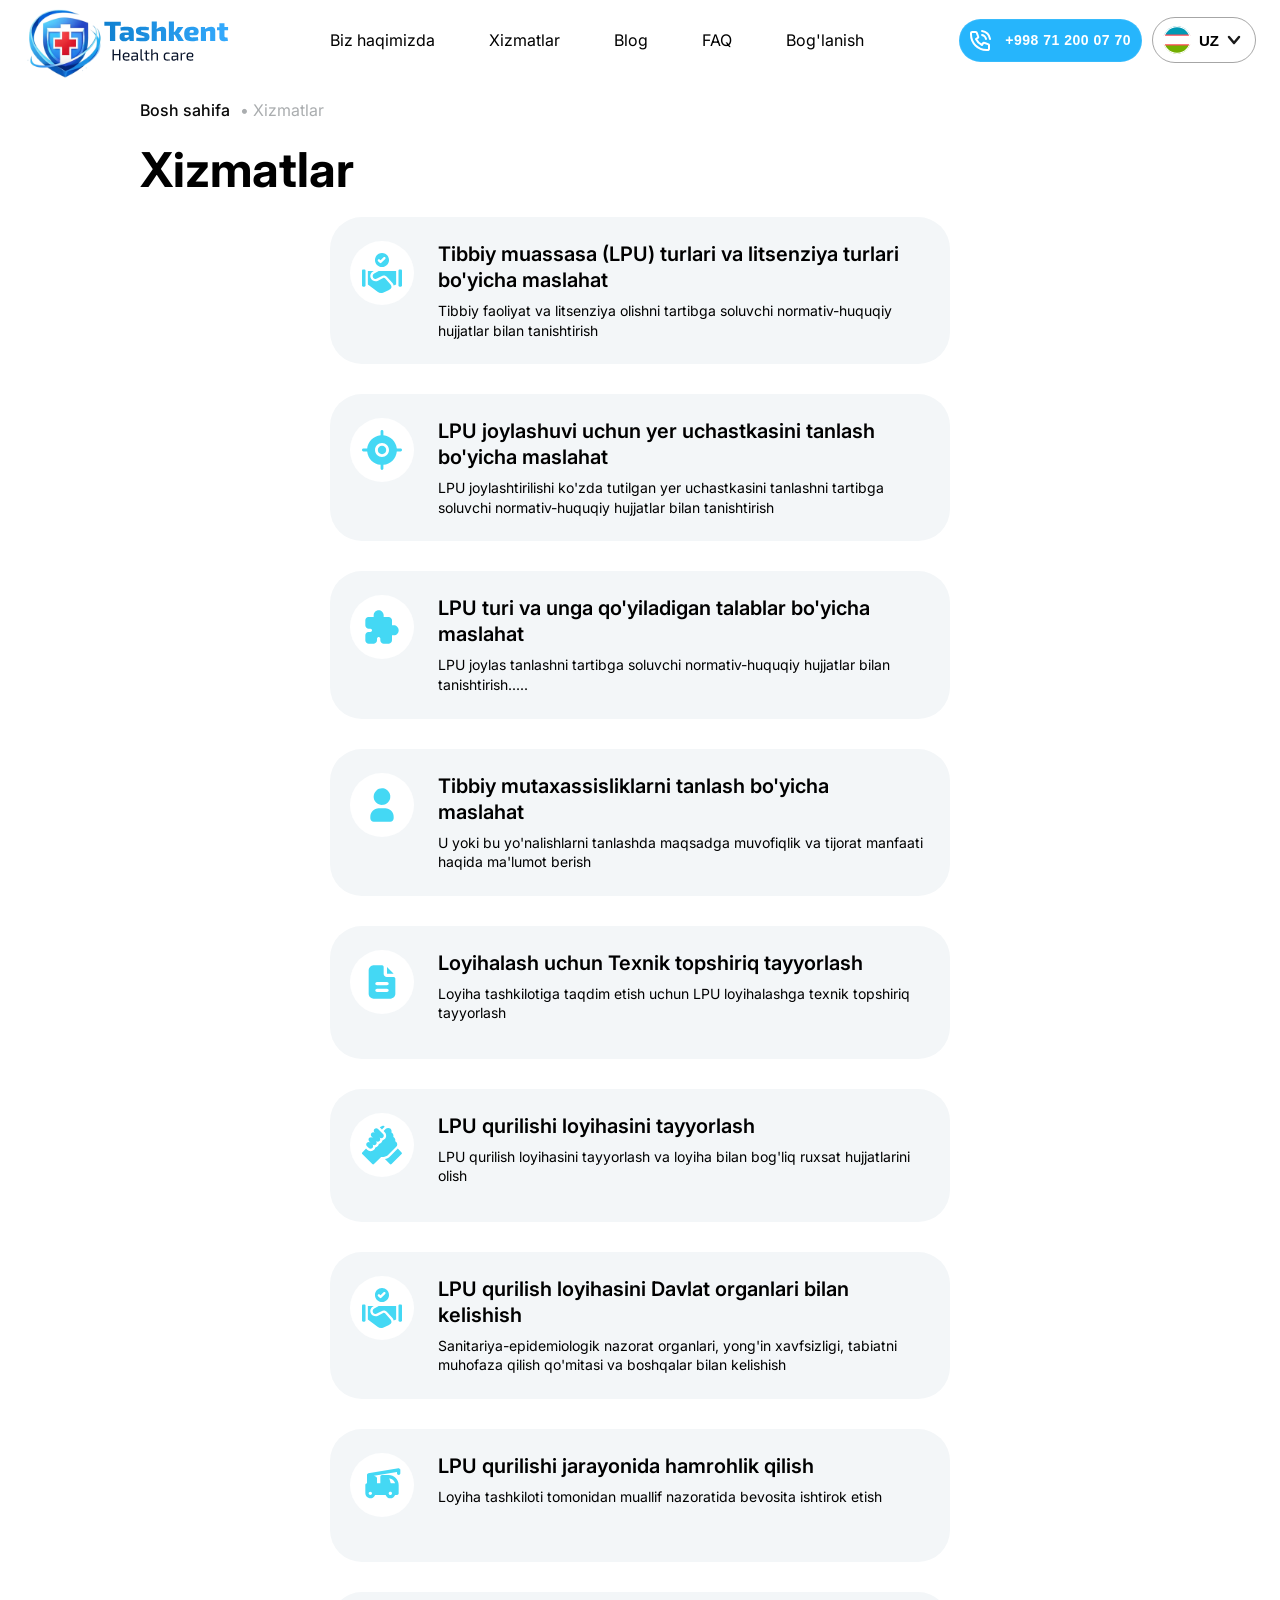
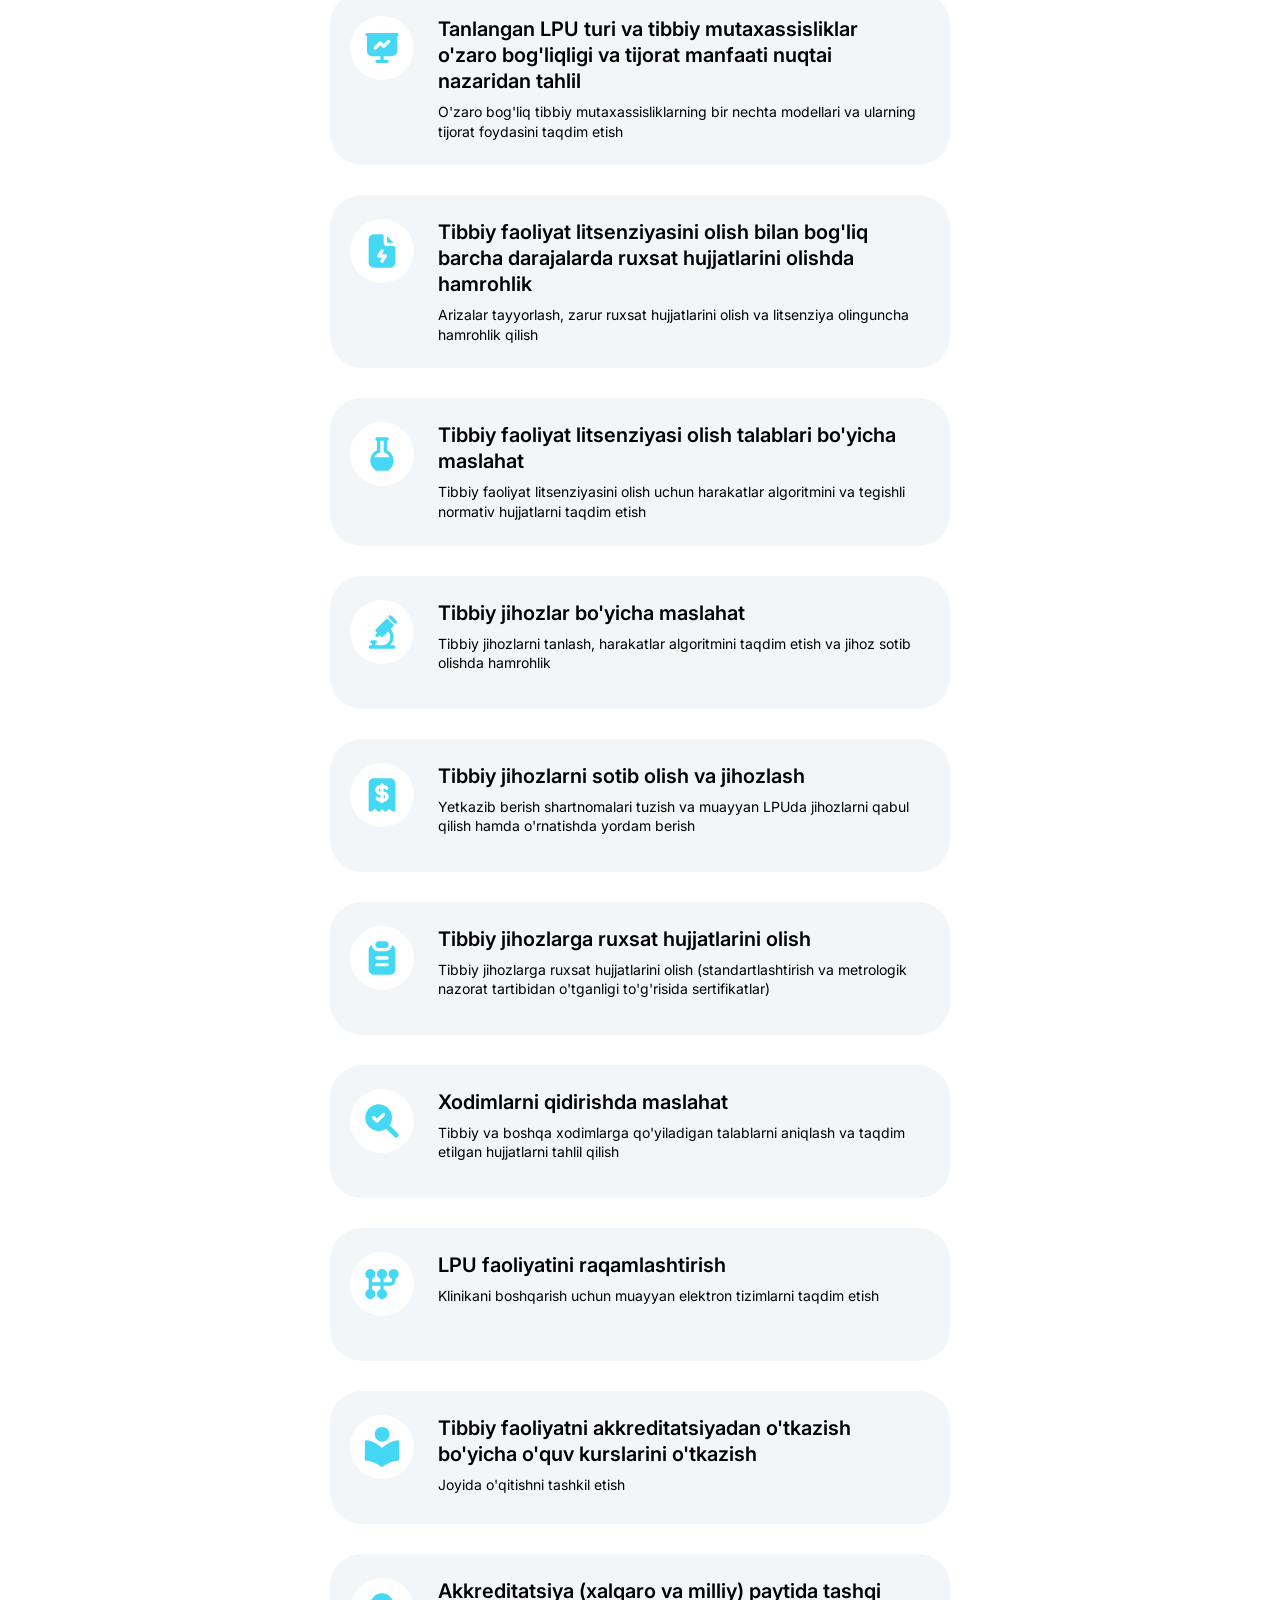
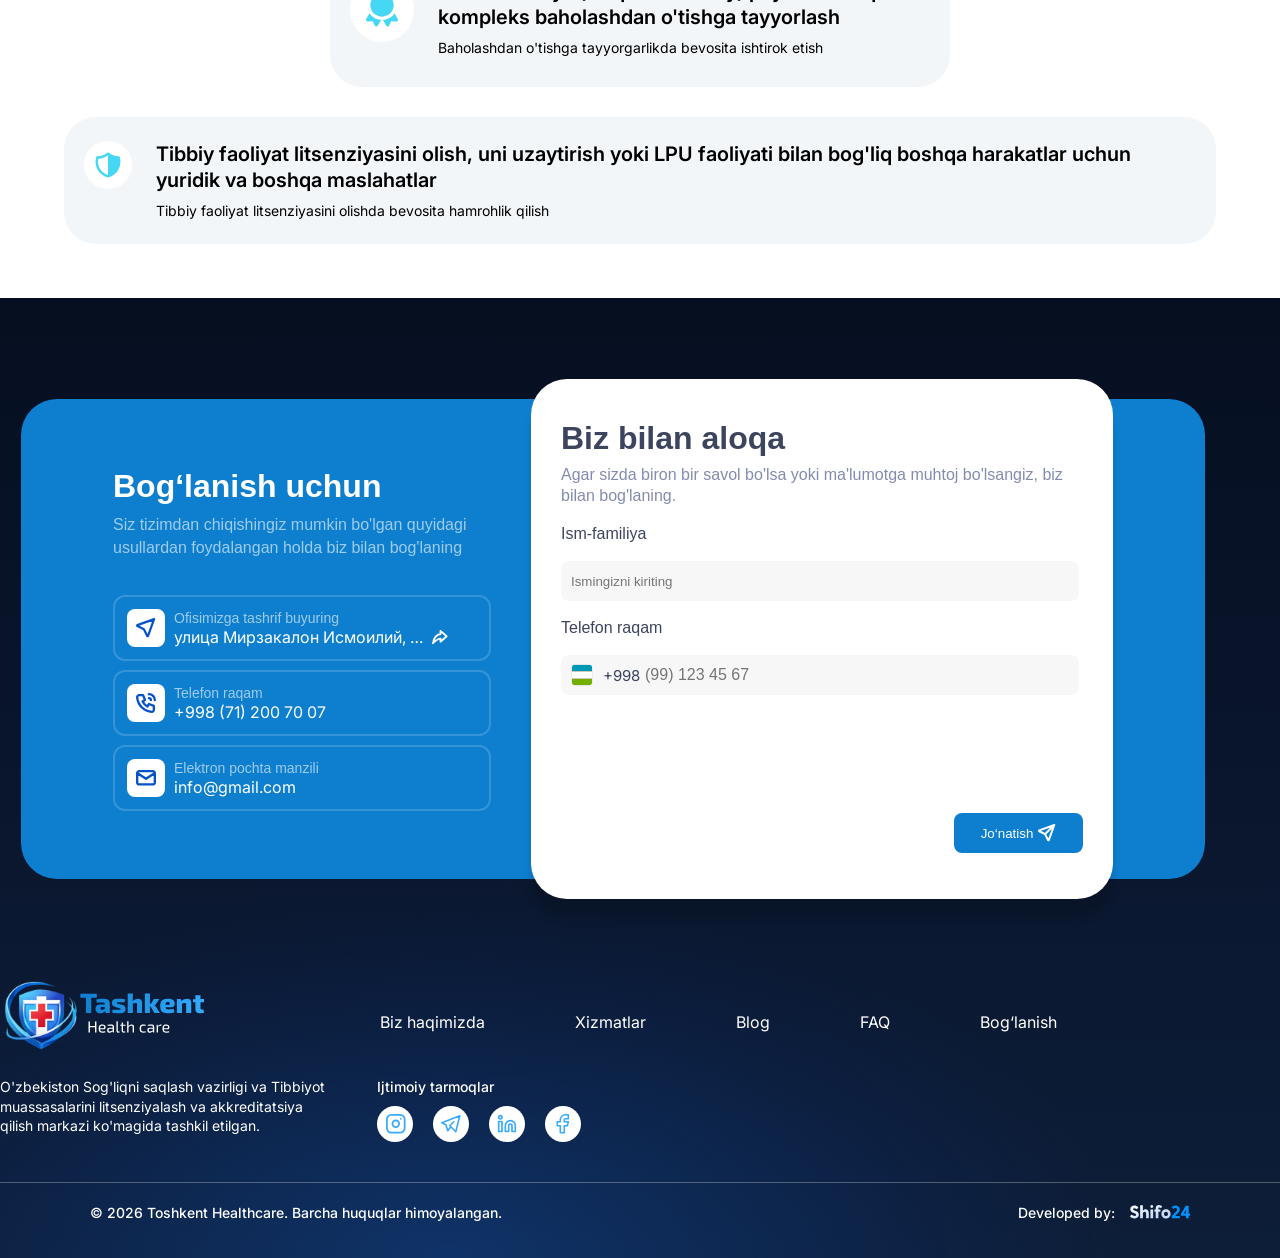
==== commit ea481020: "tayyor" ====
--- a/Xizmatlar.html
+++ b/Xizmatlar.html
@@ -1,23 +1,23 @@
 <!DOCTYPE html>
-<html lang="en">
+<html lang="uz">
 <head>
     <meta charset="UTF-8">
     <meta name="viewport" content="width=device-width, initial-scale=1.0">
-    <title>Document</title>
+    <title>Xizmatlar — Tashkent Healthcare</title>
     <link rel="stylesheet" href="./style.css">
     <link rel="preconnect" href="https://fonts.googleapis.com">
 <link rel="preconnect" href="https://fonts.gstatic.com" crossorigin>
 <link href="https://fonts.googleapis.com/css2?family=Inter:wght@400;500;600;700&display=swap" rel="stylesheet">
 </head>
-<body style="padding-top: 70px;">
+<body class="page-xizmatlar">
      <nav class="nav2">
  <div class="nav-inner">
-   <div class="logo-1" onclick="location.reload()" style="cursor: pointer;" >
-  <img src="./images/image 200.svg" alt="refresh"/>    
+   <a href="./index.html" class="logo-1">
+  <img class="img200" src="./images/image 200.svg" alt="Tashkent Healthcare" />
      <div>
-        <img src="./images/toshkentoq.svg" alt="">
+        <img class="Toshkent" src="./images/toshkentoq.svg" alt="Tashkent Healthcare">
      </div>
-   </div>
+   </a>
    <ul class="ul1">
   <li class="li1" onclick="location.href='./index.html#about'">Biz haqimizda</li>
   <li class="li1" onclick="location.href='./Xizmatlar.html#services'">Xizmatlar</li>
@@ -58,6 +58,7 @@
          ><img src="./images/flag.svg" alt=""
        /></span>
        <span>O'zbekcha</span>
+       <span class="check" aria-hidden="true">✓</span>
      </div>
      <div
        class="lang-option"
@@ -67,10 +68,12 @@
          ><img src="./images/flag.svg" alt=""
        /></span>
        <span>Ўзбекча</span>
+       <span class="check" aria-hidden="true">✓</span>
      </div>
       <div class="lang-option" onclick="pick(this, 'https://avatars.mds.yandex.net/i?id=1ce4f0725015701203a77c9b55be584298ecf00a-10144593-images-thumbs&n=13', 'QQ')">
   <span class="flag"><img style="width: 30px; margin-left: -2px;" src="https://avatars.mds.yandex.net/i?id=1ce4f0725015701203a77c9b55be584298ecf00a-10144593-images-thumbs&n=13" alt="" /></span>
   <span>Qoraqalpoq</span>
+  <span class="check" aria-hidden="true">✓</span>
   </div>
      
      <div
@@ -81,7 +84,7 @@
          ><img src="./images/en.svg" alt=""
        /></span>
        <span>English</span>
-       <span class="check">✓</span>
+       <span class="check" aria-hidden="true">✓</span>
      </div>
      <div
        class="lang-option"
@@ -91,7 +94,7 @@
          ><img src="./images/ru.svg" alt=""
        /></span>
        <span>Русский</span>
-       <span class="check">✓</span>
+       <span class="check" aria-hidden="true">✓</span>
      </div>
    
    </div>
@@ -106,11 +109,11 @@
     </nav>
        <div class="nav-mobile" id="navMobile">
   <ul class="ul-mobile">
-    <li class="li1">Biz haqimizda</li>
-    <li class="li1">Xizmatlar</li>
-    <li class="li1">Blog</li>
-    <li class="li1">FAQ</li>
-    <li class="li1">Bog‘lanish</li>
+    <li class="li1" onclick="location.href='./index.html#about'">Biz haqimizda</li>
+    <li class="li1" onclick="location.href='./Xizmatlar.html#services'">Xizmatlar</li>
+    <li class="li1" onclick="location.href='./index.html#blog'">Blog</li>
+    <li class="li1" onclick="location.href='./index.html#faq'">FAQ</li>
+    <li class="li1" onclick="location.href='./index.html#contact'">Bog‘lanish</li>
   </ul>
      </div>
 
@@ -127,7 +130,7 @@
 
 <section class="section1">
      <div class="div6">
-          <img src="/images/a1.svg" alt="" />
+          <img src="./images/a1.svg" alt="" />
           <div>
             <h2 class="h11">
               Tibbiy muassasa (LPU) turlari va litsenziya turlari bo'yicha
@@ -141,7 +144,7 @@
           </div>
         </div>
        <div class="div6">
-          <img src="/images/a2.svg" alt="" />
+          <img src="./images/a2.svg" alt="" />
           <div>
             <h2 class="h11">
               LPU joylashuvi uchun yer uchastkasini tanlash bo'yicha maslahat
@@ -154,7 +157,7 @@
           </div>
         </div>
           <div class="div6">
-          <img src="/images/a3.svg" alt="" />
+          <img src="./images/a3.svg" alt="" />
           <div>
             <h2 class="h11">
               LPU turi va unga qo'yiladigan talablar bo'yicha maslahat
@@ -167,7 +170,7 @@
           </div>
         </div>
          <div class="div6">
-          <img src="/images/a4.svg" alt="" />
+          <img src="./images/a4.svg" alt="" />
           <div>
             <h2 class="h11">
               Tibbiy mutaxassisliklarni tanlash bo'yicha maslahat
@@ -180,31 +183,31 @@
           </div>
         </div>
          <div class="div6">
-          <img src="/images/a5.svg" alt="" />
+          <img src="./images/a5.svg" alt="" />
           <div>
             <h2 class="h11">
               Loyihalash uchun Texnik topshiriq tayyorlash
            </h2>
             <br />
-            <p class="p9" style="margin-top: -22px;">
+            <p class="p9">
               Loyiha tashkilotiga taqdim etish uchun LPU loyihalashga texnik topshiriq tayyorlash
             </p>
           </div>
         </div>
           <div class="div6">
-          <img src="/images/a6.svg" alt="" />
+          <img src="./images/a6.svg" alt="" />
           <div>
             <h2 class="h11">
               LPU qurilishi loyihasini tayyorlash
             </h2>
             <br />
-            <p class="p9" style="margin-top: -23px;">
+            <p class="p9">
               LPU qurilish loyihasini tayyorlash va loyiha bilan bog'liq ruxsat <br> hujjatlarini olish
             </p>
           </div>
         </div>
           <div class="div6">
-          <img src="/images/a7.svg" alt="" />
+          <img src="./images/a7.svg" alt="" />
           <div>
             <h2 class="h11">
               LPU qurilish loyihasini Davlat organlari bilan kelishish
@@ -216,43 +219,43 @@
           </div>
         </div>
           <div class="div6">
-          <img src="/images/a8.svg" alt="" />
+          <img src="./images/a8.svg" alt="" />
           <div>
             <h2 class="h11">
               LPU qurilishi jarayonida hamrohlik qilish
            </h2>
             <br />
-            <p class="p9" style="margin-top: -23px;">
+            <p class="p9">
                Loyiha tashkiloti tomonidan muallif nazoratida bevosita ishtirok etish
             </p>
           </div>
         </div>
             <div class="div6">
-          <img src="/images/a9.svg" alt="" />
+          <img src="./images/a9.svg" alt="" />
           <div>
             <h2 class="h11">
               Tanlangan LPU turi va tibbiy mutaxassisliklar o'zaro bog'liqligi va tijorat manfaati nuqtai nazaridan tahlil
            </h2>
             <br />
-            <p class="p9" style="margin-top: 23px;">
+            <p class="p9">
                O'zaro bog'liq tibbiy mutaxassisliklarning bir nechta modellari va ularning tijorat foydasini taqdim etish
             </p>
           </div>
         </div>
             <div class="div6">
-          <img src="/images/a10.svg" alt="" />
+          <img src="./images/a10.svg" alt="" />
           <div>
             <h2 class="h11">
               Tibbiy faoliyat litsenziyasini olish bilan bog'liq barcha darajalarda ruxsat hujjatlarini olishda hamrohlik
            </h2>
             <br />
-            <p class="p9" style="margin-top: 23px;">
+            <p class="p9">
               Arizalar tayyorlash, zarur ruxsat hujjatlarini olish va litsenziya olinguncha hamrohlik qilish
             </p>
           </div>
         </div>
            <div class="div6">
-          <img src="/images/a11.svg" alt="" />
+          <img src="./images/a11.svg" alt="" />
           <div>
             <h2 class="h11">
               Tibbiy faoliyat litsenziyasi olish talablari bo'yicha maslahat
@@ -264,67 +267,67 @@
           </div>
         </div>
              <div class="div6">
-          <img src="/images/a12.svg" alt="" />
+          <img src="./images/a12.svg" alt="" />
           <div>
             <h2 class="h11">
               Tibbiy jihozlar bo'yicha maslahat
            </h2>
             <br />
-            <p class="p9" style="margin-top: -24px;">
+            <p class="p9">
                Tibbiy jihozlarni tanlash, harakatlar algoritmini taqdim etish va jihoz <br> sotib olishda hamrohlik
             </p>
           </div>
         </div>
              <div class="div6">
-          <img src="/images/a13.svg" alt="" />
+          <img src="./images/a13.svg" alt="" />
           <div>
             <h2 class="h11">
               Tibbiy jihozlarni sotib olish va jihozlash
            </h2>
             <br />
-            <p class="p9" style="margin-top: -24px;">
+            <p class="p9">
                Yetkazib berish shartnomalari tuzish va muayyan LPUda jihozlarni qabul qilish hamda o'rnatishda yordam berish
             </p>
           </div>
         </div>
               <div class="div6">
-          <img src="/images/a14.svg" alt="" />
+          <img src="./images/a14.svg" alt="" />
           <div>
             <h2 class="h11">
               Tibbiy jihozlarga ruxsat hujjatlarini olish
            </h2>
             <br />
-            <p class="p9" style="margin-top: -24px;">
+            <p class="p9">
                Tibbiy jihozlarga ruxsat hujjatlarini olish (standartlashtirish va <br> metrologik nazorat tartibidan o'tganligi to'g'risida sertifikatlar)
             </p>
           </div>
         </div>
                <div class="div6">
-          <img src="/images/a15.svg" alt="" />
+          <img src="./images/a15.svg" alt="" />
           <div>
             <h2 class="h11">
               Xodimlarni qidirishda maslahat
            </h2>
             <br />
-            <p class="p9" style="margin-top: -24px;">
+            <p class="p9">
                Tibbiy va boshqa xodimlarga qo'yiladigan talablarni aniqlash va <br> taqdim etilgan hujjatlarni tahlil qilish
             </p>
           </div>
         </div>
                  <div class="div6">
-          <img src="/images/a16.svg" alt="" />
+          <img src="./images/a16.svg" alt="" />
           <div>
             <h2 class="h11">
               LPU faoliyatini raqamlashtirish
            </h2>
             <br />
-            <p class="p9" style="margin-top: -24px;">
+            <p class="p9">
                Klinikani boshqarish uchun muayyan elektron tizimlarni taqdim etish
             </p>
           </div>
         </div>
                     <div class="div6">
-          <img src="/images/a17.svg" alt="" />
+          <img src="./images/a17.svg" alt="" />
           <div>
             <h2 class="h11">
               Tibbiy faoliyatni akkreditatsiyadan o'tkazish bo'yicha o'quv kurslarini o'tkazish
@@ -336,19 +339,19 @@
           </div>
         </div>
                     <div class="div6">
-          <img src="/images/a18.svg" alt="" />
+          <img src="./images/a18.svg" alt="" />
           <div>
             <h2 class="h11">
               Akkreditatsiya (xalqaro va milliy) paytida <br> tashqi kompleks baholashdan o'tishga tayyorlash
            </h2>
             <br />
-            <p class="p9" style="margin-top: 28px;">
+            <p class="p9">
               Baholashdan o'tishga tayyorgarlikda bevosita ishtirok etish
             </p>
           </div>
         </div>
        <div class="div22">
-  <img src="/images/a19.svg" alt="" />
+  <img src="./images/a19.svg" alt="" />
   <div>
     <h2 class="h11">
       Tibbiy faoliyat litsenziyasini olish, uni uzaytirish yoki LPU faoliyati 
@@ -365,7 +368,7 @@
 
 <br><br><br>
 
- <section class="page9">
+ <section class="page9" id="contact">
          <div class="div9">
           <div class="div12">
             <h1 class="h14">Bog‘lanish uchun</h1>
@@ -391,7 +394,7 @@
                 </div>
               </div>
             </a>
-            <a href="">
+            <a href="tel:+998712000770">
               <div class="div10" style="justify-content: start">
                 <div class="bird">
                   <img src="./images/img2.svg" alt="" />
@@ -410,7 +413,7 @@
                 <div>
                   <p class="p13">Elektron pochta manzili</p>
                   <div class="div11">
-                    <p class="p14" style="margin-left: -28px;">info@gmail.com</p>
+                    <p class="p14">info@gmail.com</p>
                   </div>
                 </div>
               </div>
@@ -454,16 +457,16 @@
             <div class="logo-1">
               <img src="./images/image 200.svg" alt="" />
               <div>
-                   <img class="Toshkent" src="images/boshlogo.svg" alt="">
+                   <img class="Toshkent" src="./images/boshlogo.svg" alt="">
 
               </div>
             </div>
             <ul class="ul3">
-              <li class="li1">Biz haqimizda</li>
-              <li class="li1" data-target="services">Xizmatlar</li>
-              <li class="li1">Blog</li>
-              <li class="li1">FAQ</li>
-              <li class="li1">Bog‘lanish</li>
+              <li class="li1" data-target="about" onclick="location.href='./index.html#about'">Biz haqimizda</li>
+              <li class="li1" onclick="location.href='./Xizmatlar.html#services'">Xizmatlar</li>
+              <li class="li1" onclick="location.href='./index.html#blog'">Blog</li>
+              <li class="li1" onclick="location.href='./index.html#faq'">FAQ</li>
+              <li class="li1" onclick="location.href='./index.html#contact'">Bog‘lanish</li>
             </ul>
           </div>
           <div class="div17">
@@ -502,7 +505,7 @@
               </div>
             </div>
           </div>
-            <img class="img59" src="./images/chiziq.png" alt="">
+          <div class="img59 footer-line" role="presentation"></div>
           <div class="div20">
             <p class="p18">
               © 2026 Toshkent Healthcare. Barcha huquqlar himoyalangan.
--- a/style.css
+++ b/style.css
@@ -263,12 +263,14 @@
   display: flex;
   align-items: center;
   gap: 14px;
+  width: 100%;
   padding: 16px 20px;
   font-size: 17px;
   font-weight: 500;
   font-family: -apple-system, "Segoe UI", sans-serif;
   color: #111;
   cursor: pointer;
+  box-sizing: border-box;
 }
 
 .lang-option + .lang-option {
@@ -281,14 +283,16 @@
 
 .check {
   display: none;
+  flex-shrink: 0;
   margin-left: auto;
-  color: #3a8ef0;
+  color: #0e7fcf;
   font-weight: 700;
   font-size: 18px;
+  line-height: 1;
 }
 
 .lang-option.active .check {
-  display: block;
+  display: inline-block;
 }
 
 .h2 {
@@ -315,6 +319,8 @@
   width: 320px;
   height: 44px;
   padding: 10px 32px;
+  border: none;
+  outline: none;
   border-radius: 1000px;
   font-family: "Inter", sans-serif;
   font-weight: 600;
@@ -322,16 +328,20 @@
   line-height: 24px;
   text-align: center;
   color: rgba(9, 20, 43, 1);
+  background-color: rgba(243, 246, 248, 1);
   display: flex;
   align-items: center;
   justify-content: center;
   gap: 9px;
   cursor: pointer;
+  box-shadow: none;
 }
 .btn2 {
   width: 320px;
   height: 44px;
   padding: 10px 32px;
+  border: none;
+  outline: none;
   border-radius: 1000px;
   font-family: "Inter", sans-serif;
   font-weight: 600;
@@ -345,6 +355,12 @@
   background-color: rgba(14, 127, 207, 1);
   color: white;
   cursor: pointer;
+  box-shadow: none;
+}
+.btn1:focus-visible,
+.btn2:focus-visible {
+  outline: 2px solid rgba(14, 127, 207, 0.5);
+  outline-offset: 2px;
 }
 .btns {
   display: flex;
@@ -494,9 +510,11 @@
 .page3 img {
   position: absolute;
   z-index: -1;
-  right: 0;
+  right: -24px;
   top: 0;
   margin-top: -80px;
+  transform: scaleY(1.12);
+  transform-origin: top right;
 }
 .div4 {
   margin-left: 100px;
@@ -539,19 +557,43 @@
   align-items: center;
   justify-content: center;
   gap: 20px;
-  margin-top: 20px;
+  margin-top: 48px;
 }
 .page5 {
   background-color: rgba(14, 127, 207, 1);
-  display: flex;
-  align-items: center;
-  justify-content: center;
-  gap: 10px;
-  padding-top: 40px;
-  flex-wrap: wrap;
-}
-.img58{
-  margin-left: 10px;
+  position: relative;
+  overflow: hidden;
+  display: flex;
+  align-items: center;
+  justify-content: flex-start;
+  height: 500px;
+  min-height: 500px;
+  padding: 48px 0;
+  box-sizing: border-box;
+}
+
+.div24 {
+  margin-left: max(24px, calc((100vw - 1500px) / 2 + 100px));
+  max-width: 620px;
+  position: relative;
+  z-index: 1;
+  padding-right: 32px;
+}
+
+.img58 {
+  position: absolute;
+  right: max(24px, calc((100vw - 1500px) / 2));
+  bottom: 0;
+  top: auto;
+  left: auto;
+  margin: 0;
+  width: min(620px, 62vw, calc(100% - 48px));
+  height: auto;
+  max-height: 92%;
+  object-fit: contain;
+  object-position: bottom right;
+  pointer-events: none;
+  transform: none;
 }
 .h8 {
   font-family: "Inter", sans-serif;
@@ -646,7 +688,8 @@
 }
 .div6 {
   width: 620px;
-  height: 133px;
+  min-height: 133px;
+  height: auto;
   opacity: 1;
   gap: 24px;
   border-radius: 32px;
@@ -656,8 +699,25 @@
   padding-left: 20px;
   background-color: rgba(243, 246, 248, 1);
   display: flex;
-  align-items: center;
-  justify-content: center;
+  align-items: flex-start;
+  justify-content: flex-start;
+  box-sizing: border-box;
+}
+
+.div6 > div {
+  display: flex;
+  flex-direction: column;
+  gap: 8px;
+  flex: 1;
+  min-width: 0;
+}
+
+.div6 > div br {
+  display: none;
+}
+
+.div6 img {
+  flex-shrink: 0;
 }
 
 
@@ -670,14 +730,26 @@
   padding: 24px 20px;
   background-color: rgba(243, 246, 248, 1);
   display: flex;
-  align-items: center;
-  justify-content: center;
+  align-items: flex-start;
+  justify-content: flex-start;
   box-sizing: border-box;
-  
+}
+
+.div22 > div {
+  display: flex;
+  flex-direction: column;
+  gap: 8px;
+  flex: 1;
+  min-width: 0;
+}
+
+.div22 > div br {
+  display: none;
 }
 
 .div22 h2.h11 {
-  width: 84% !important;
+  width: 100% !important;
+  max-width: none !important;
 }
 
 .div22 img {
@@ -689,6 +761,8 @@
 @media (max-width: 768px) {
   .div22 {
     flex-direction: row;
+    align-items: flex-start;
+    justify-content: flex-start;
     border-radius: 20px;
     padding: 16px;
     gap: 14px;
@@ -704,8 +778,9 @@
 }
 
 .h11 {
-  width: 472px;
-  height: 41px;
+  width: 100%;
+  height: auto;
+  margin: 0;
   font-family: "Inter", sans-serif;
   font-weight: 600;
   font-style: Semi Bold;
@@ -714,9 +789,15 @@
   letter-spacing: 0%;
 }
 
+.div6 .h11 {
+  max-width: 472px;
+}
+
 .p9 {
+  margin: 0;
   font-family: "Inter", sans-serif;
   font-size: 14px;
+  line-height: 140%;
 }
 .page7 {
   max-width: 1500px;
@@ -745,14 +826,19 @@
   align-items: center;
   justify-content: center;
   gap: 8px;
+  cursor: pointer;
   transition:
     background-color 1.3s ease,
     border 1.3s ease;
   border: 1px solid transparent;
 }
 .div8:hover {
+  cursor: pointer;
   background-color: white;
   border-color: #2dd4bf;
+}
+.div8 img {
+  pointer-events: none;
 }
 .marquee-container {
   overflow: hidden;
@@ -974,6 +1060,58 @@
   letter-spacing: 0px;
   color: rgba(255, 255, 255, 0.6);
 }
+
+.bird {
+  width: 38px;
+  height: 38px;
+  gap: 10px;
+  opacity: 1;
+  border-radius: 8px;
+  padding: 9px;
+  display: flex;
+  align-items: center;
+  justify-content: center;
+  background: white;
+}
+.bird img {
+  width: 30px;
+}
+.p13 {
+  font-family: "VK Sans Display", sans-serif;
+  font-size: 14px;
+  line-height: 130%;
+  color: rgba(255, 255, 255, 0.6);
+
+  font-weight: 400;
+  font-style: Regular;
+  font-size: 14px;
+  line-height: 130%;
+  letter-spacing: 0px;
+}
+.p14 {
+  font-family: "Inter", sans-serif;
+  font-size: 16px;
+  color: #ffffff;
+  white-space: nowrap; /* Matnni bir qatorda saqlaydi, pastga tushirmaydi */
+  overflow: hidden; /* Sig'magan qismini yashiradi */
+  text-overflow: ellipsis; /* Sig'magan qismiga "..." qo'yadi */
+  max-width: 250px; /* Matnning maksimal kengligini chegaralaymiz */
+  flex-shrink: 1; /* Matn siqilishi mumkin */
+}
+.div11 {
+  display: flex;
+  flex-wrap: wrap;
+  align-items: center;
+  justify-content: flex-start; /* Markazdan emas, chapdan tekislaymiz */
+  gap: 8px; /* Matn va strelka orasidagi masofa */
+  width: 100%; /* Konteyner kengligini to'liq egallasin */
+  overflow: hidden; /* Ichidagi narsalar chiqib ketmasligi uchun */
+}
+.div11 img {
+  flex-shrink: 0; /* Strelka hech qachon siqilmasligi va kichraymasligi uchun */
+  width: 16px; /* Strelka o'lchamini aniq ko'rsatish */
+  height: auto;
+}
 .div10 {
   width: 378px;
   height: 66px;
@@ -992,56 +1130,6 @@
 }
 .div10:hover {
   background-color: rgba(255, 255, 255, 0.08);
-}
-.bird {
-  width: 38px;
-  height: 38px;
-  gap: 10px;
-  opacity: 1;
-  border-radius: 8px;
-  padding: 9px;
-  display: flex;
-  align-items: center;
-  justify-content: center;
-  background: white;
-}
-.bird img {
-  width: 30px;
-}
-.p13 {
-  font-family: "VK Sans Display", sans-serif;
-  font-size: 14px;
-  line-height: 130%;
-  color: rgba(255, 255, 255, 0.6);
-
-  font-weight: 400;
-  font-style: Regular;
-  font-size: 14px;
-  line-height: 130%;
-  letter-spacing: 0px;
-}
-.p14 {
-  font-family: "Inter", sans-serif;
-  font-size: 16px;
-  color: #ffffff;
-  white-space: nowrap; /* Matnni bir qatorda saqlaydi, pastga tushirmaydi */
-  overflow: hidden; /* Sig'magan qismini yashiradi */
-  text-overflow: ellipsis; /* Sig'magan qismiga "..." qo'yadi */
-  max-width: 250px; /* Matnning maksimal kengligini chegaralaymiz */
-  flex-shrink: 1; /* Matn siqilishi mumkin */
-}
-.div11 {
-  display: flex;
-  align-items: center;
-  justify-content: flex-start; /* Markazdan emas, chapdan tekislaymiz */
-  gap: 8px; /* Matn va strelka orasidagi masofa */
-  width: 100%; /* Konteyner kengligini to'liq egallasin */
-  overflow: hidden; /* Ichidagi narsalar chiqib ketmasligi uchun */
-}
-.div11 img {
-  flex-shrink: 0; /* Strelka hech qachon siqilmasligi va kichraymasligi uchun */
-  width: 16px; /* Strelka o'lchamini aniq ko'rsatish */
-  height: auto;
 }
 .div12 {
   display: flex;
@@ -1107,7 +1195,7 @@
   display: flex;
   align-items: center;
   gap: 10px;
-  background-color: rgba(243, 246, 248, 1);
+  background-color: rgba(247, 247, 248, 1);
   border-radius: 8px;
 }
 
@@ -1148,7 +1236,6 @@
   width: 100% !important;
   min-width: 100% !important;
 }
-
 
 input[type="checkbox"] {
   appearance: auto;
@@ -1543,7 +1630,14 @@
 
   /* About */
   .page3 { flex-direction: column; align-items: flex-start; }
-  .page3 img { position: relative; width: 100%; margin-top: 0; right: auto; top: auto; }
+  .page3 img {
+    position: relative;
+    width: 100%;
+    margin-top: 0;
+    right: auto;
+    top: auto;
+    transform: none;
+  }
   .div4 { margin-left: 40px; margin-top: 60px; }
   .p5 { width: 100%; max-width: 100%; font-size: 17px; }
   .ul2 { font-size: 17px; }
@@ -1553,10 +1647,13 @@
   .div5 { width: calc(50% - 6px); height: auto; min-height: 200px; }
   .p7 { width: 100%; }
 
-  /* .page5 { flex-direction: column; gap:  40px; padding: 40px; justify-content: center; align-items: flex-start; }
-  .h8 { font-size: 36px; }
-  .p8 { font-size: 16px; max-width: 100%; }
-  .page5 img { width: 100%; max-width: 400px; } */
+  .page5 {
+    padding-right: 32px;
+  }
+  .img58 {
+    right: 32px;
+    width: min(480px, 50vw, calc(100% - 64px));
+  }
 
   /* Partners */
   .h9 { margin-left: 40px; font-size: 36px; }
@@ -1642,7 +1739,7 @@
     width: 100%;
     height: auto;
     flex-direction: row;
-    align-items: center;
+    align-items: flex-start;
     padding: 16px;
     gap: 14px;
     border-radius: 20px;
@@ -1710,15 +1807,19 @@
   /* Features */
   .page4 { padding: 0 16px; gap: 8px; }
 
-  @media (max-width: 480px) {
-  .div5 { width: calc(50% - 4px); border-radius: 18px; }
-}
+
 
   .h7 { font-size: 15px; }
   .p7 { font-size: 13px; }
 
   /* About org */
-  .page5 { padding: 28px 16px; }
+  .page5 { padding: 28px 20px 28px 16px; }
+  .div24 { margin-left: 24px; padding-right: 16px; max-width: 55%; }
+  .img58 {
+    right: 20px;
+    width: min(360px, 46vw, calc(100% - 48px));
+    max-height: 88%;
+  }
   .h8 { font-size: 26px; }
   .p8 { font-size: 14px; }
 
@@ -1765,6 +1866,9 @@
   .div20 { flex-direction: column; align-items: flex-start; gap: 8px; padding-bottom: 24px; }
   .p18, .p19 { font-size: 12px; }
 }
+  @media (max-width: 480px) {
+  .div5 { width: calc(50% - 4px); border-radius: 18px; }
+}
 
 /* ================================================
    360px — Eng kichik telefon
@@ -1806,7 +1910,13 @@
   .h7 { font-size: 14px; }
 
   /* About org */
-  .page5 { padding: 24px 12px; }
+  .page5 { padding: 24px 16px 24px 12px; }
+  .div24 { margin-left: 16px; max-width: 52%; }
+  .img58 {
+    right: 16px;
+    width: min(300px, 44vw, calc(100% - 40px));
+    max-height: 82%;
+  }
   .h8 { font-size: 22px; }
   .p8 { font-size: 13px; }
 
@@ -1844,9 +1954,12 @@
 
 
 @media (max-width: 705px) {
-   .img58{
-     width: 500px;
-   }  
+  .img58 {
+    right: 20px;
+    width: min(380px, 58vw, calc(100% - 56px));
+    bottom: 0;
+    transform: none;
+  }
 }
 
 @media (max-width: 1327px) {
@@ -1857,9 +1970,15 @@
    }
 }
 @media (max-width: 501px) {
-   .img58{
-      width: 400px;
-   }
+  .img58 {
+    right: 16px;
+    width: min(280px, 72vw, calc(100% - 48px));
+    bottom: 0;
+    transform: none;
+  }
+  .div24 {
+    max-width: 58%;
+  }
 }
 
 @media (max-width: 468px) {
@@ -1868,8 +1987,9 @@
   }
 }
 @media (max-width: 481px) {
-  .page5{
-     height: 555px;
+  .page5 {
+    height: 500px;
+    min-height: 500px;
   }
 }
 @media (max-width: 1201px) {
@@ -1994,10 +2114,25 @@
   display: flex;
   align-items: center;
 }
-.img59{
-display: block;
+.img59 {
+  display: block;
   margin: 40px auto 0;
-  width: calc(100% - 220px);
+  width: 100%;
+  max-width: 100%;
+}
+
+.footer-line,
+div.img59 {
+  height: 1px;
+  border: none;
+  padding: 0;
+  background-color: rgba(255, 255, 255, 0.28);
+}
+
+img.img59 {
+  height: auto;
+  min-height: 1px;
+  object-fit: cover;
 }
 .nav1 {
   position: fixed;
@@ -2033,15 +2168,15 @@
   z-index: 999;
   display: flex;
   align-items: center;
-  justify-content: space-around;
+  justify-content: center;
   color: black;
   background: rgba(255, 255, 255, 0.92);
   backdrop-filter: blur(12px);
   -webkit-backdrop-filter: blur(12px);
-  padding: 10px 40px;
+  padding: 0;
+  margin: 0;
+  box-sizing: border-box;
   transition: box-shadow 0.3s ease;
-  margin: 0 auto;
-  gap: 10px;
 }
 .nav1.scrolled {
   background: rgba(9, 20, 43, 0.95);
@@ -2097,9 +2232,6 @@
    }
 }
 @media (max-width: 381px) {
-   .nav-inner{
-    margin-left: -65px;
-   }
    .h14{
     margin-left: 0px;
    }
@@ -2157,12 +2289,12 @@
     .p18{
       width: 300px;
     }
-    .nav-inner{
-      margin-left: -90px;
-      gap: 40px;
-    }
-    .img58{
-      margin-top: -90px;
+  
+    .img58 {
+      right: 16px;
+      width: min(320px, 70vw, calc(100% - 44px));
+      bottom: 0;
+      transform: none;
     }
     .lang-option{
       padding: 7px;
@@ -2195,11 +2327,15 @@
     .div24{
       margin-left: 0px;
     }
-    .page5{
-      height: 492px;
+    .page5 {
+      height: 500px;
+      min-height: 500px;
     }
-    .img58{
-      width: 340px;
+    .img58 {
+      right: 16px;
+      width: min(300px, 68vw, calc(100% - 44px));
+      bottom: 0;
+      transform: none;
     }
     .div5{
       height: 258px;
@@ -2210,9 +2346,12 @@
 }
 
 @media (max-width: 472px) {
-   .img58{
-    margin-top: -70px;
-   }
+  .img58 {
+    right: 12px;
+    width: min(260px, 65vw, calc(100% - 36px));
+    bottom: 0;
+    transform: none;
+  }
 }
 
 /* <a> teg div7 ni o'rab turadi — unga ham width berish kerak */
@@ -2284,9 +2423,4 @@
     margin-top: -15px;
   }
 }
-@media (max-width: 441px) {
-  .nav2{
-    margin-left: 10px;
-  }
-}
-
+
